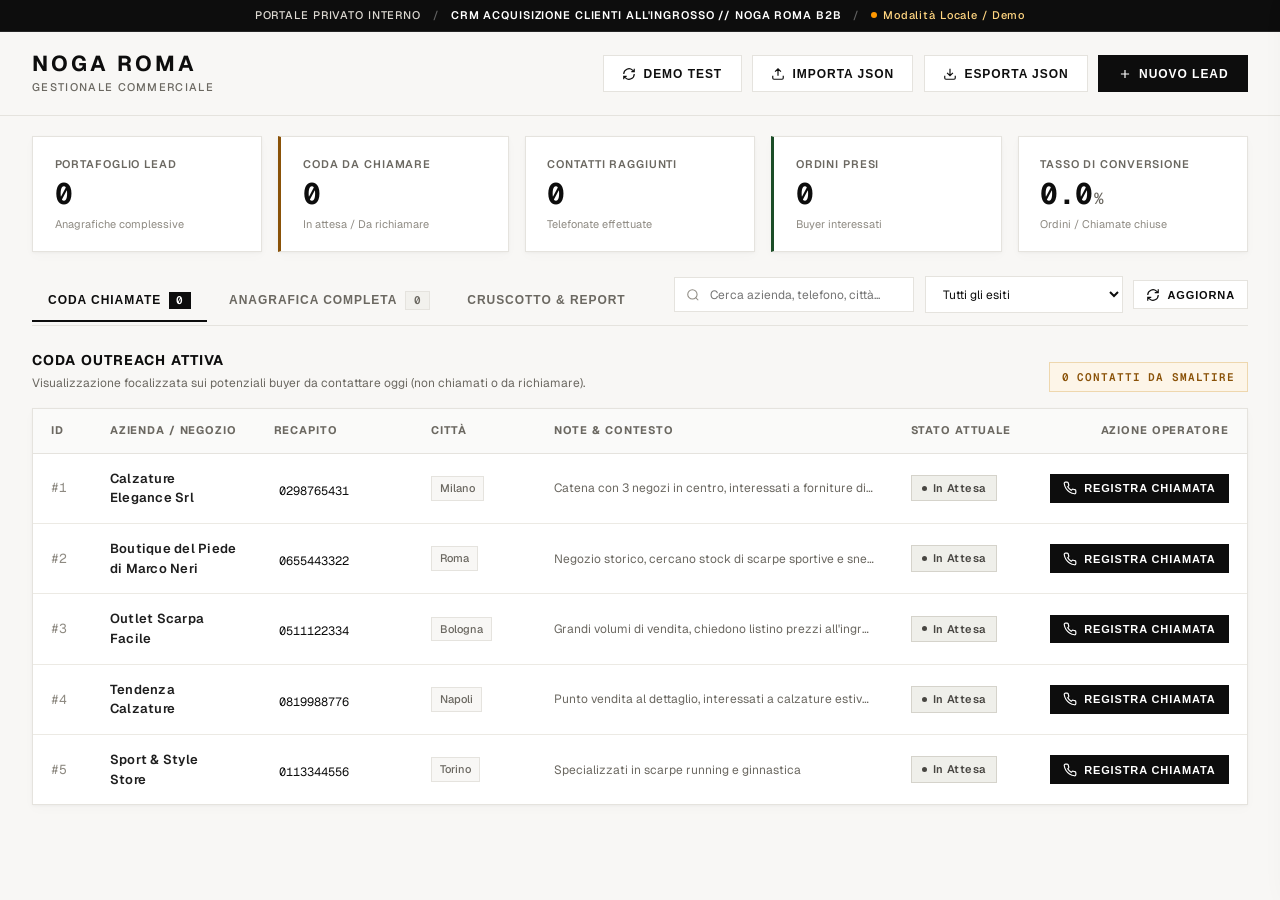
==== index.html @ 8e5e2675 "chore: snapshot iniziale pre-espansione Step 1 (rollback point)" ====
<!DOCTYPE html>
<html lang="it">
<head>
  <meta charset="UTF-8">
  <meta name="viewport" content="width=device-width, initial-scale=1.0">
  <title>NOGA ROMA | Gestionale B2B & Outreach</title>
  <meta name="description" content="Piattaforma gestionale interna NOGA ROMA per l'acquisizione e il tracciamento buyer all'ingrosso.">
  
  <!-- Font ufficiale Geist & Geist Mono ispirato all'ecosistema NOGA ROMA -->
  <link rel="preconnect" href="https://fonts.googleapis.com">
  <link rel="preconnect" href="https://fonts.gstatic.com" crossorigin>
  <link href="https://fonts.googleapis.com/css2?family=Geist+Mono:wght@400;500;600;700&family=Geist:wght@300;400;500;600;700&display=swap" rel="stylesheet">
  
  <link rel="stylesheet" href="style.css">
</head>
<body>

  <!-- Top Announcement Bar (Stile Atelier Noga) -->
  <div class="top-announcement-bar">
    <div class="announcement-content">
      <span class="system-tag">PORTALE PRIVATO INTERNO</span>
      <span class="divider">/</span>
      <span class="system-desc">CRM ACQUISIZIONE CLIENTI ALL'INGROSSO // NOGA ROMA B2B</span>
      <span class="divider">/</span>
      <span class="db-status-indicator" id="dbStatusIndicator">
        <span class="status-dot"></span> SQLite Attivo (crm_ingrosso.db)
      </span>
    </div>
  </div>

  <!-- Header Principale Minimal & Luxury -->
  <header class="main-header">
    <div class="header-inner">
      <div class="brand-area">
        <h1 class="brand-title">NOGA ROMA</h1>
        <span class="brand-subtitle">GESTIONALE COMMERCIALE</span>
      </div>

      <div class="header-actions">
        <button type="button" class="btn btn-outline" id="btnRipristinaDemo" title="Ripristina il set di lead di test">
          <svg class="icon" viewBox="0 0 24 24" fill="none" stroke="currentColor" stroke-width="1.8">
            <path d="M3 12a9 9 0 0 1 15-6.7L21 8M21 3v5h-5M21 12a9 9 0 0 1-15 6.7L3 16M3 21v-5h5"/>
          </svg>
          Demo Test
        </button>

        <button type="button" class="btn btn-outline" id="btnImportaJson">
          <svg class="icon" viewBox="0 0 24 24" fill="none" stroke="currentColor" stroke-width="1.8">
            <path d="M21 15v4a2 2 0 0 1-2 2H5a2 2 0 0 1-2-2v-4M17 8l-5-5-5 5M12 3v12"/>
          </svg>
          Importa JSON
        </button>

        <button type="button" class="btn btn-outline" id="btnEsportaJson">
          <svg class="icon" viewBox="0 0 24 24" fill="none" stroke="currentColor" stroke-width="1.8">
            <path d="M21 15v4a2 2 0 0 1-2 2H5a2 2 0 0 1-2-2v-4M7 10l5 5 5-5M12 15V3"/>
          </svg>
          Esporta JSON
        </button>

        <button type="button" class="btn btn-primary" id="btnNuovoContatto">
          <svg class="icon" viewBox="0 0 24 24" fill="none" stroke="currentColor" stroke-width="1.8">
            <path d="M12 5v14M5 12h14"/>
          </svg>
          Nuovo Lead
        </button>
      </div>
    </div>
  </header>

  <!-- Cruscotto KPI e Metriche Chiave -->
  <section class="kpi-section">
    <div class="kpi-grid">
      <div class="kpi-card" id="kpiTotaliCard">
        <div class="kpi-label">Portafoglio Lead</div>
        <div class="kpi-value" id="kpiTotali">0</div>
        <div class="kpi-meta">Anagrafiche complessive</div>
      </div>

      <div class="kpi-card highlight-urgent" id="kpiDaChiamareCard">
        <div class="kpi-label">Coda da Chiamare</div>
        <div class="kpi-value" id="kpiDaChiamare">0</div>
        <div class="kpi-meta">In attesa / Da richiamare</div>
      </div>

      <div class="kpi-card" id="kpiChiamatiCard">
        <div class="kpi-label">Contatti Raggiunti</div>
        <div class="kpi-value" id="kpiChiamati">0</div>
        <div class="kpi-meta">Telefonate effettuate</div>
      </div>

      <div class="kpi-card highlight-success" id="kpiOrdiniCard">
        <div class="kpi-label">Ordini Presi</div>
        <div class="kpi-value" id="kpiInteressati">0</div>
        <div class="kpi-meta">Buyer interessati</div>
      </div>

      <div class="kpi-card" id="kpiConversionCard">
        <div class="kpi-label">Tasso di Conversione</div>
        <div class="kpi-value"><span id="kpiTasso">0.0</span><small>%</small></div>
        <div class="kpi-meta">Ordini / Chiamate chiuse</div>
      </div>
    </div>
  </section>

  <!-- Contenitore Principale delle Viste -->
  <main class="main-container">
    
    <!-- Barra Navigazione Viste -->
    <div class="view-navigation-bar">
      <div class="nav-tabs">
        <button type="button" class="tab-btn active" data-tab="tab-coda">
          <span class="tab-title">Coda Chiamate</span>
          <span class="tab-badge" id="badgeCodaCount">0</span>
        </button>
        <button type="button" class="tab-btn" data-tab="tab-anagrafica">
          <span class="tab-title">Anagrafica Completa</span>
          <span class="tab-badge secondary" id="badgeTotaleCount">0</span>
        </button>
        <button type="button" class="tab-btn" data-tab="tab-analitiche">
          <span class="tab-title">Cruscotto & Report</span>
        </button>
      </div>

      <!-- Barra di Ricerca Veloce e Filtri -->
      <div class="quick-filter-area">
        <div class="search-input-wrapper">
          <svg class="search-icon" viewBox="0 0 24 24" fill="none" stroke="currentColor" stroke-width="1.8">
            <circle cx="11" cy="11" r="8"/>
            <path d="m21 21-4.35-4.35"/>
          </svg>
          <input type="text" id="searchInput" placeholder="Cerca azienda, telefono, città..." autocomplete="off">
          <button type="button" class="clear-search-btn" id="clearSearchBtn" title="Cancella ricerca" style="display:none;">&times;</button>
        </div>

        <select id="filterEsitoSelect" class="filter-select">
          <option value="">Tutti gli esiti</option>
          <option value="In attesa">In attesa</option>
          <option value="Interessato (Ordine preso)">Interessato (Ordine preso)</option>
          <option value="Da richiamare">Da richiamare</option>
          <option value="Non interessato (Rifiutato)">Non interessato (Rifiutato)</option>
        </select>

        <button type="button" class="btn btn-outline btn-sm" id="btnRefresh" title="Ricarica dati dal database">
          <svg class="icon" viewBox="0 0 24 24" fill="none" stroke="currentColor" stroke-width="1.8">
            <path d="M21 2v6h-6M3 12a9 9 0 0 1 15-6.7L21 8M3 22v-6h6M21 12a9 9 0 0 1-15 6.7L3 16"/>
          </svg>
          Aggiorna
        </button>
      </div>
    </div>

    <!-- TAB 1: CODA CHIAMATE (FOCUS OPERATORE TELEFONICO) -->
    <div class="tab-content active" id="tab-coda">
      <div class="section-meta-header">
        <div>
          <h2 class="section-title">CODA OUTREACH ATTIVA</h2>
          <p class="section-subtitle">Visualizzazione focalizzata sui potenziali buyer da contattare oggi (non chiamati o da richiamare).</p>
        </div>
        <div class="coda-summary-badge" id="codaSummaryBadge">
          0 CONTATTI DA SMALTIRE
        </div>
      </div>

      <div class="table-card">
        <div class="table-responsive">
          <table class="data-table" id="tableCoda">
            <thead>
              <tr>
                <th style="width: 60px;">ID</th>
                <th>Azienda / Negozio</th>
                <th style="width: 170px;">Recapito</th>
                <th style="width: 130px;">Città</th>
                <th>Note & Contesto</th>
                <th style="width: 140px;">Stato Attuale</th>
                <th style="width: 160px; text-align: right;">Azione Operatore</th>
              </tr>
            </thead>
            <tbody id="tbodyCoda">
              <!-- Righe dinamiche caricate da app.js -->
            </tbody>
          </table>
        </div>
        <div class="empty-state" id="emptyCoda" style="display: none;">
          <div class="empty-icon-box">
            <svg viewBox="0 0 24 24" fill="none" stroke="currentColor" stroke-width="1.5">
              <path d="M22 11.08V12a10 10 0 1 1-5.93-9.14M22 4 12 14.01l-3-3"/>
            </svg>
          </div>
          <h3 class="empty-title">Coda Chiamate Esaurita</h3>
          <p class="empty-desc">Tutti i contatti registrati sono stati raggiunti. Inserisci nuovi buyer o importa un file JSON per proseguire l'outreach.</p>
        </div>
      </div>
    </div>

    <!-- TAB 2: ANAGRAFICA COMPLETA (ARCHIVIO MASTER) -->
    <div class="tab-content" id="tab-anagrafica">
      <div class="section-meta-header">
        <div>
          <h2 class="section-title">REGISTRO ANAGRAFICO GLOBALE</h2>
          <p class="section-subtitle">Catalogo completo dei buyer all'ingrosso con storico chiamate, esiti e note commerciali.</p>
        </div>
        <div class="table-actions-toolbar">
          <span class="results-counter" id="anagraficaCounter">Visualizzati: 0 contatti</span>
        </div>
      </div>

      <div class="table-card">
        <div class="table-responsive">
          <table class="data-table" id="tableAnagrafica">
            <thead>
              <tr>
                <th style="width: 60px;">ID</th>
                <th>Ragione Sociale</th>
                <th style="width: 170px;">Telefono</th>
                <th style="width: 130px;">Città</th>
                <th style="width: 90px; text-align: center;">Chiamato</th>
                <th style="width: 190px;">Esito Commerciale</th>
                <th style="width: 150px;">Ultimo Contatto</th>
                <th style="width: 150px; text-align: right;">Opzioni</th>
              </tr>
            </thead>
            <tbody id="tbodyAnagrafica">
              <!-- Righe dinamiche caricate da app.js -->
            </tbody>
          </table>
        </div>
        <div class="empty-state" id="emptyAnagrafica" style="display: none;">
          <div class="empty-icon-box">
            <svg viewBox="0 0 24 24" fill="none" stroke="currentColor" stroke-width="1.5">
              <circle cx="11" cy="11" r="8"/>
              <path d="m21 21-4.35-4.35"/>
            </svg>
          </div>
          <h3 class="empty-title">Nessun Contatto Trovato</h3>
          <p class="empty-desc">Non ci sono record corrispondenti ai filtri impostati. Prova a modificare i criteri di ricerca.</p>
        </div>
      </div>
    </div>

    <!-- TAB 3: ANALITICHE & REPORT -->
    <div class="tab-content" id="tab-analitiche">
      <div class="section-meta-header">
        <div>
          <h2 class="section-title">ANALISI RENDIMENTO OUTREACH</h2>
          <p class="section-subtitle">Metriche di conversione della campagna telefonica B2B e copertura geografica.</p>
        </div>
      </div>

      <div class="analytics-cards-grid">
        <!-- Card 1: Funnel di Conversione -->
        <div class="analytics-card">
          <div class="card-head">
            <h3 class="card-title">FUNNEL COMMERCIALE</h3>
            <span class="card-tag">RAPPORTO CHIUSURE</span>
          </div>
          <div class="funnel-container">
            <div class="funnel-step">
              <div class="funnel-header">
                <span>1. Portafoglio Totale Assegnato</span>
                <span class="funnel-num" id="funnelTotali">0</span>
              </div>
              <div class="progress-bar-track">
                <div class="progress-bar-fill" style="width: 100%;"></div>
              </div>
            </div>

            <div class="funnel-step">
              <div class="funnel-header">
                <span>2. Contatti Telefonati (Raggiunti)</span>
                <span class="funnel-num" id="funnelChiamati">0</span>
              </div>
              <div class="progress-bar-track">
                <div class="progress-bar-fill" id="funnelChiamatiBar" style="width: 0%;"></div>
              </div>
            </div>

            <div class="funnel-step highlight-step">
              <div class="funnel-header">
                <span>3. Ordini Presi (Buyer Interessati)</span>
                <span class="funnel-num" id="funnelInteressati">0</span>
              </div>
              <div class="progress-bar-track">
                <div class="progress-bar-fill success" id="funnelInteressatiBar" style="width: 0%;"></div>
              </div>
            </div>
          </div>
        </div>

        <!-- Card 2: Distribuzione Esiti -->
        <div class="analytics-card">
          <div class="card-head">
            <h3 class="card-title">STATO DELLA CAMPAGNA</h3>
            <span class="card-tag">RIPARTIZIONE ESITI</span>
          </div>
          <div class="breakdown-list">
            <div class="breakdown-row">
              <div class="breakdown-label">
                <span class="badge badge-success">Interessato (Ordine preso)</span>
              </div>
              <div class="breakdown-val" id="statInteressati">0</div>
            </div>

            <div class="breakdown-row">
              <div class="breakdown-label">
                <span class="badge badge-warning">Da richiamare</span>
              </div>
              <div class="breakdown-val" id="statDaRichiamare">0</div>
            </div>

            <div class="breakdown-row">
              <div class="breakdown-label">
                <span class="badge badge-danger">Non interessato (Rifiutato)</span>
              </div>
              <div class="breakdown-val" id="statRifiutati">0</div>
            </div>

            <div class="breakdown-row">
              <div class="breakdown-label">
                <span class="badge badge-neutral">In attesa (Da contattare)</span>
              </div>
              <div class="breakdown-val" id="statInAttesa">0</div>
            </div>
          </div>
        </div>

        <!-- Card 3: Specifiche Tecniche & Compliance -->
        <div class="analytics-card">
          <div class="card-head">
            <h3 class="card-title">INFRASTRUTTURA SISTEMA</h3>
            <span class="card-tag">SPECIFICHE</span>
          </div>
          <div class="specs-list">
            <div class="spec-item">
              <span class="spec-k">Database Relazionale:</span>
              <span class="spec-v">SQLite3 (crm_ingrosso.db)</span>
            </div>
            <div class="spec-item">
              <span class="spec-k">Conformità Transazioni:</span>
              <span class="spec-v">ACID Nativo</span>
            </div>
            <div class="spec-item">
              <span class="spec-k">Integrità Recapiti:</span>
              <span class="spec-v">Filtro Univocità Telefono</span>
            </div>
            <div class="spec-item">
              <span class="spec-k">Tracciamento Storico:</span>
              <span class="spec-v">Concatenazione Timestamp ISO</span>
            </div>
            <div class="spec-item">
              <span class="spec-k">Interfaccia Grafica:</span>
              <span class="spec-v">NOGA Editorial Design System</span>
            </div>
          </div>
        </div>
      </div>
    </div>

  </main>

  <!-- MODAL: REGISTRA ESITO CHIAMATA -->
  <div class="modal-backdrop" id="modalEsitoBackdrop">
    <div class="modal-container">
      <div class="modal-header">
        <div>
          <span class="modal-eyebrow">REGISTRAZIONE TELEFONATA</span>
          <h3 class="modal-title" id="modalEsitoAziendaTitle">Calzature Elegance Srl</h3>
        </div>
        <button type="button" class="modal-close-btn" id="modalEsitoCloseBtn">&times;</button>
      </div>

      <form id="formRegistraEsito" class="modal-body">
        <input type="hidden" id="esitoIdContatto">

        <div class="lead-quick-info">
          <div class="info-cell">
            <span class="info-k">Telefono:</span>
            <span class="info-v mono" id="modalEsitoTelefono">-</span>
          </div>
          <div class="info-cell">
            <span class="info-k">Città:</span>
            <span class="info-v" id="modalEsitoCitta">-</span>
          </div>
        </div>

        <div class="form-group">
          <label class="form-label" for="selectChiamato">Contatto telefonico avvenuto?</label>
          <select id="selectChiamato" class="form-control" required>
            <option value="Sì" selected>Sì (Risposta ottenuta)</option>
            <option value="No">No (Non risponde / occupato)</option>
          </select>
        </div>

        <div class="form-group">
          <label class="form-label" for="selectEsito">Esito Commerciale della Telefonata</label>
          <select id="selectEsito" class="form-control" required>
            <option value="Interessato (Ordine preso)">Interessato (Ordine preso) &mdash; Successo</option>
            <option value="Da richiamare">Da richiamare &mdash; Fissare nuovo appuntamento</option>
            <option value="Non interessato (Rifiutato)">Non interessato (Rifiutato)</option>
            <option value="In attesa">In attesa (Da ricontattare)</option>
          </select>
        </div>

        <div class="form-group">
          <label class="form-label" for="textareaNuoveNote">Nuove Note Commerciali</label>
          <textarea id="textareaNuoveNote" class="form-control" rows="3" placeholder="Es. Richiede campionario modelli mocassini in pelle nera per marzo, richiamare lunedì alle 10:00..."></textarea>
          <span class="form-hint">Le nuove osservazioni saranno accodate cronologicamente allo storico esistente.</span>
        </div>

        <!-- Storico Note Precedenti -->
        <div class="notes-history-section" id="modalEsitoStoricoWrapper">
          <div class="history-label">Storico Note Registrate:</div>
          <div class="history-content mono" id="modalEsitoStoricoNote">Nessuna nota precedente.</div>
        </div>

        <div class="modal-footer">
          <button type="button" class="btn btn-outline" id="btnAnnullaEsito">Annulla</button>
          <button type="submit" class="btn btn-primary" id="btnSalvaEsito">Salva Esito Telefonata</button>
        </div>
      </form>
    </div>
  </div>

  <!-- MODAL: NUOVO CONTATTO LEAD -->
  <div class="modal-backdrop" id="modalNuovoBackdrop">
    <div class="modal-container">
      <div class="modal-header">
        <div>
          <span class="modal-eyebrow">ACQUISIZIONE ANAGRAFICA</span>
          <h3 class="modal-title">Nuovo Buyer all'Ingrosso</h3>
        </div>
        <button type="button" class="modal-close-btn" id="modalNuovoCloseBtn">&times;</button>
      </div>

      <form id="formNuovoContatto" class="modal-body">
        <div class="form-group">
          <label class="form-label" for="inputAzienda">Ragione Sociale / Nome Referente *</label>
          <input type="text" id="inputAzienda" class="form-control" placeholder="Es. Calzature Roma Centro Srl" required>
        </div>

        <div class="form-row">
          <div class="form-group flex-1">
            <label class="form-label" for="inputTelefono">Numero di Telefono *</label>
            <input type="tel" id="inputTelefono" class="form-control mono" placeholder="Es. 0612345678" required>
            <span class="form-hint">Verifica automatica contro inserimento duplicati.</span>
          </div>

          <div class="form-group flex-1">
            <label class="form-label" for="inputCitta">Città</label>
            <input type="text" id="inputCitta" class="form-control" placeholder="Es. Roma">
          </div>
        </div>

        <div class="form-group">
          <label class="form-label" for="inputNote">Note Iniziali & Volume Stimato</label>
          <textarea id="inputNote" class="form-control" rows="3" placeholder="Es. Negozio con 2 punti vendita, interessati a calzature estive artigianali..."></textarea>
        </div>

        <div class="modal-footer">
          <button type="button" class="btn btn-outline" id="btnAnnullaNuovo">Annulla</button>
          <button type="submit" class="btn btn-primary" id="btnSalvaNuovo">Registra Buyer</button>
        </div>
      </form>
    </div>
  </div>

  <!-- MODAL: IMPORTAZIONE JSON -->
  <div class="modal-backdrop" id="modalImportBackdrop">
    <div class="modal-container">
      <div class="modal-header">
        <div>
          <span class="modal-eyebrow">INGESTIONE DATI MASSIVA</span>
          <h3 class="modal-title">Importa Lead da File JSON</h3>
        </div>
        <button type="button" class="modal-close-btn" id="modalImportCloseBtn">&times;</button>
      </div>

      <div class="modal-body">
        <p class="section-subtitle" style="margin-bottom: 1.25rem;">
          Carica un file JSON con la lista dei lead da contattare. I duplicati telefonici verranno scartati automaticamente senza interrompere l'operazione.
        </p>

        <div class="import-options-box">
          <button type="button" class="btn btn-outline w-100" id="btnCaricaFileJson">
            <svg class="icon" viewBox="0 0 24 24" fill="none" stroke="currentColor" stroke-width="1.8">
              <path d="M21 15v4a2 2 0 0 1-2 2H5a2 2 0 0 1-2-2v-4M17 8l-5-5-5 5M12 3v12"/>
            </svg>
            Seleziona File .JSON dal computer
          </button>
          <input type="file" id="fileInputJson" accept=".json" style="display:none;">

          <div class="import-separator"><span>OPPURE USA FILE DI DEFAULT</span></div>

          <button type="button" class="btn btn-primary w-100" id="btnImportaDefaultFile">
            Importa 'contatti_lead.json' dal server
          </button>
        </div>

        <div class="form-group" style="margin-top: 1.25rem;">
          <label class="form-label" for="textareaJsonRaw">O incolla qui il codice JSON:</label>
          <textarea id="textareaJsonRaw" class="form-control mono text-xs" rows="5" placeholder='[
  { "azienda": "Boutique Calzature", "telefono": "06998877", "citta": "Roma", "note": "Interessati a scarpe in pelle" }
]'></textarea>
        </div>

        <div class="import-feedback-box" id="importFeedbackBox" style="display:none;"></div>

        <div class="modal-footer">
          <button type="button" class="btn btn-outline" id="btnAnnullaImport">Chiudi</button>
          <button type="button" class="btn btn-primary" id="btnEseguiImportTesto">Elabora e Importa</button>
        </div>
      </div>
    </div>
  </div>

  <!-- SLIDE-OVER DRAWER: DETTAGLIO SCHEDA BUYER -->
  <div class="drawer-backdrop" id="drawerBackdrop"></div>
  <aside class="detail-drawer" id="detailDrawer">
    <div class="drawer-header">
      <div>
        <span class="modal-eyebrow">SCHEDA CLIENTE B2B</span>
        <h3 class="drawer-title" id="drawerAzienda">Calzature Elegance Srl</h3>
      </div>
      <button type="button" class="modal-close-btn" id="drawerCloseBtn">&times;</button>
    </div>

    <div class="drawer-body">
      <div class="drawer-section">
        <div class="drawer-section-title">DETTAGLI CONTATTO</div>
        <div class="detail-row">
          <span class="detail-k">Identificativo:</span>
          <span class="detail-v mono" id="drawerId">#0</span>
        </div>
        <div class="detail-row">
          <span class="detail-k">Recapito Telefonico:</span>
          <span class="detail-v mono" id="drawerTelefono">000</span>
        </div>
        <div class="detail-row">
          <span class="detail-k">Località / Città:</span>
          <span class="detail-v" id="drawerCitta">-</span>
        </div>
        <div class="detail-row">
          <span class="detail-k">Stato Chiamata:</span>
          <span class="detail-v" id="drawerChiamato">-</span>
        </div>
        <div class="detail-row">
          <span class="detail-k">Esito Commerciale:</span>
          <span class="detail-v" id="drawerEsito">-</span>
        </div>
        <div class="detail-row">
          <span class="detail-k">Ultimo Aggiornamento:</span>
          <span class="detail-v mono" id="drawerData">-</span>
        </div>
      </div>

      <div class="drawer-section">
        <div class="drawer-section-title">STORICO OSSERVAZIONI & NOTE</div>
        <div class="notes-timeline" id="drawerNotesTimeline">
          <!-- Note formattate da app.js -->
        </div>
      </div>

      <div class="drawer-section">
        <div class="drawer-section-title">AZIONI IMMEDIATE</div>
        <div class="drawer-actions-stack">
          <button type="button" class="btn btn-primary w-100" id="drawerBtnRegistraChiamata">
            <svg class="icon" viewBox="0 0 24 24" fill="none" stroke="currentColor" stroke-width="1.8">
              <path d="M22 16.92v3a2 2 0 0 1-2.18 2 19.79 19.79 0 0 1-8.63-3.07 19.5 19.5 0 0 1-6-6 19.79 19.79 0 0 1-3.07-8.67A2 2 0 0 1 4.11 2h3a2 2 0 0 1 2 1.72 12.84 12.84 0 0 0 .7 2.81 2 2 0 0 1-.45 2.11L8.09 9.91a16 16 0 0 0 6 6l1.27-1.27a2 2 0 0 1 2.11-.45 12.84 12.84 0 0 0 2.81.7A2 2 0 0 1 22 16.92z"/>
            </svg>
            Registra Nuova Telefonata
          </button>
          
          <a href="#" class="btn btn-outline w-100" id="drawerLinkChiama">
            Componi Telefonata Diretta
          </a>

          <button type="button" class="btn btn-danger-outline w-100" id="drawerBtnElimina">
            Elimina Definitivamente Contatto
          </button>
        </div>
      </div>
    </div>
  </aside>

  <!-- TOAST NOTIFICATION CONTAINER -->
  <div class="toast-container" id="toastContainer"></div>

  <!-- SCRIPT APPLICATIVO -->
  <script src="app.js"></script>
</body>
</html>
---- style.css ----
/**
 * NOGA ROMA - STILE GESTIONALE PRIVATO B2B
 * Ispirato fedelmente all'estetica essenziale, tipografica e di lusso di nogashoes.com
 * Zero immagini, pura precisione geometrica, contrasti caldi e tipografia Geist.
 */

:root {
  /* Palette Colori NOGA ROMA */
  --bg-sand: #F8F7F5;          /* Sfondo avorio/pietra calda ufficiale NOGA (rgb 248, 247, 245) */
  --bg-white: #FFFFFF;         /* Bianco puro per le schede e le tabelle */
  --bg-elevated: #FAFAF9;      /* Sfondo leggermente rialzato */
  --bg-subtle: #F2F1ED;        /* Hover e dettagli sottili */
  
  --border-light: #E5E3DE;     /* Bordo sottile di separazione */
  --border-dark: #111111;      /* Bordo scuro per bottoni e focus */
  --border-hairline: #ECEAE4;  /* Bordo sottilissimo per le righe delle tabelle */

  --text-noir: #0D0D0D;        /* Nero profondo per titoli principali */
  --text-body: #1E1E1E;        /* Nero testuale per contenuti */
  --text-secondary: #6B6861;   /* Grigio neutro caldo per etichette */
  --text-muted: #8E8A82;       /* Grigio attenuato per timestamp */

  /* Palette Esiti Commerciali Atelier (Raffinati, mai sgargianti) */
  --badge-success-bg: #EDF5EE;
  --badge-success-text: #1B4D27;
  --badge-success-border: #BDD8C2;

  --badge-warning-bg: #FDF5E8;
  --badge-warning-text: #8A5208;
  --badge-warning-border: #EED7AE;

  --badge-danger-bg: #FDF1F1;
  --badge-danger-text: #852222;
  --badge-danger-border: #EBBBBB;

  --badge-neutral-bg: #EFEFEA;
  --badge-neutral-text: #484642;
  --badge-neutral-border: #D5D3CB;

  /* Tipografia */
  --font-main: "Geist", -apple-system, BlinkMacSystemFont, "Segoe UI", Roboto, sans-serif;
  --font-mono: "Geist Mono", "SF Mono", Menlo, Consolas, monospace;

  /* Raggi e Ombre (Minimalismo tagliente: radius 0 o 2px) */
  --radius-sharp: 0px;
  --radius-subtle: 2px;
  --radius-pill: 9999px;
  --shadow-editorial: 0 1px 3px rgba(0, 0, 0, 0.04), 0 4px 12px rgba(0, 0, 0, 0.02);
  --shadow-drawer: -6px 0 30px rgba(0, 0, 0, 0.08);
  --shadow-modal: 0 16px 40px rgba(0, 0, 0, 0.12);

  --transition-fast: 0.18s cubic-bezier(0.16, 1, 0.3, 1);
}

/* Reset Globale */
*, *::before, *::after {
  box-sizing: border-box;
  margin: 0;
  padding: 0;
}

body {
  font-family: var(--font-main);
  background-color: var(--bg-sand);
  color: var(--text-body);
  font-size: 0.875rem;
  line-height: 1.5;
  -webkit-font-smoothing: antialiased;
  -moz-osx-font-smoothing: grayscale;
  min-height: 100vh;
  display: flex;
  flex-direction: column;
}

/* Tipografia e Utilità */
.mono {
  font-family: var(--font-mono);
  font-variant-numeric: tabular-nums;
}

.text-xs {
  font-size: 0.75rem;
}

.w-100 {
  width: 100%;
}

/* 1. Top Announcement Bar (Stile Sito Noga Roma) */
.top-announcement-bar {
  background-color: var(--text-noir);
  color: #FFFFFF;
  padding: 0.45rem 1.5rem;
  font-size: 0.6875rem;
  letter-spacing: 0.08em;
  font-weight: 500;
  border-bottom: 1px solid rgba(255, 255, 255, 0.1);
}

.announcement-content {
  max-width: 1440px;
  margin: 0 auto;
  display: flex;
  align-items: center;
  justify-content: center;
  gap: 0.75rem;
  flex-wrap: wrap;
}

.system-tag {
  color: #DDD9D2;
}

.divider {
  opacity: 0.35;
}

.system-desc {
  color: #FFFFFF;
  font-weight: 600;
}

.db-status-indicator {
  display: inline-flex;
  align-items: center;
  gap: 0.35rem;
  color: #A3D9A5;
}

.status-dot {
  width: 6px;
  height: 6px;
  background-color: #4CAF50;
  border-radius: 50%;
  display: inline-block;
  box-shadow: 0 0 6px rgba(76, 175, 80, 0.7);
}

/* 2. Header Principale */
.main-header {
  background-color: var(--bg-sand);
  border-bottom: 1px solid var(--border-light);
  padding: 1.25rem 2rem;
  position: sticky;
  top: 0;
  z-index: 50;
  backdrop-filter: blur(8px);
}

.header-inner {
  max-width: 1440px;
  margin: 0 auto;
  display: flex;
  justify-content: space-between;
  align-items: center;
  gap: 1.5rem;
  flex-wrap: wrap;
}

.brand-area {
  display: flex;
  flex-direction: column;
}

.brand-title {
  font-size: 1.35rem;
  font-weight: 700;
  letter-spacing: 0.14em;
  color: var(--text-noir);
  text-transform: uppercase;
  line-height: 1.1;
}

.brand-subtitle {
  font-size: 0.6875rem;
  font-weight: 500;
  letter-spacing: 0.12em;
  color: var(--text-secondary);
  text-transform: uppercase;
  margin-top: 0.2rem;
}

.header-actions {
  display: flex;
  align-items: center;
  gap: 0.65rem;
  flex-wrap: wrap;
}

/* Bottoni Minimal & Luxury */
.btn {
  display: inline-flex;
  align-items: center;
  justify-content: center;
  gap: 0.45rem;
  padding: 0.65rem 1.15rem;
  font-size: 0.75rem;
  font-weight: 600;
  letter-spacing: 0.08em;
  text-transform: uppercase;
  text-decoration: none;
  cursor: pointer;
  border-radius: var(--radius-sharp);
  transition: all var(--transition-fast);
  border: 1px solid transparent;
  white-space: nowrap;
}

.btn .icon {
  width: 14px;
  height: 14px;
  stroke-width: 2;
}

.btn-sm {
  padding: 0.4rem 0.75rem;
  font-size: 0.6875rem;
}

.btn-primary {
  background-color: var(--text-noir);
  color: #FFFFFF;
  border-color: var(--text-noir);
}

.btn-primary:hover {
  background-color: #262626;
  border-color: #262626;
  box-shadow: 0 2px 8px rgba(0, 0, 0, 0.15);
}

.btn-outline {
  background-color: var(--bg-white);
  color: var(--text-noir);
  border-color: var(--border-light);
}

.btn-outline:hover {
  border-color: var(--text-noir);
  background-color: var(--bg-sand);
}

.btn-danger-outline {
  background-color: transparent;
  color: var(--badge-danger-text);
  border-color: var(--badge-danger-border);
}

.btn-danger-outline:hover {
  background-color: var(--badge-danger-bg);
}

/* 3. Sezione Metriche / KPI Strip */
.kpi-section {
  padding: 1.25rem 2rem 0.5rem 2rem;
  max-width: 1440px;
  margin: 0 auto;
  width: 100%;
}

.kpi-grid {
  display: grid;
  grid-template-columns: repeat(auto-fit, minmax(200px, 1fr));
  gap: 1rem;
}

.kpi-card {
  background-color: var(--bg-white);
  border: 1px solid var(--border-light);
  padding: 1.15rem 1.35rem;
  border-radius: var(--radius-sharp);
  box-shadow: var(--shadow-editorial);
  transition: transform var(--transition-fast), border-color var(--transition-fast);
}

.kpi-card:hover {
  border-color: #CCC8BF;
  transform: translateY(-1px);
}

.kpi-card.highlight-urgent {
  border-left: 3px solid var(--badge-warning-text);
}

.kpi-card.highlight-success {
  border-left: 3px solid var(--badge-success-text);
}

.kpi-label {
  font-size: 0.6875rem;
  font-weight: 600;
  letter-spacing: 0.08em;
  text-transform: uppercase;
  color: var(--text-secondary);
  margin-bottom: 0.35rem;
}

.kpi-value {
  font-size: 1.85rem;
  font-weight: 700;
  letter-spacing: -0.02em;
  color: var(--text-noir);
  font-family: var(--font-mono);
  line-height: 1.1;
}

.kpi-value small {
  font-size: 1rem;
  font-weight: 500;
  margin-left: 2px;
  color: var(--text-secondary);
}

.kpi-meta {
  font-size: 0.6875rem;
  color: var(--text-muted);
  margin-top: 0.35rem;
}

/* 4. Contenitore Principale & Navigazione Tab */
.main-container {
  max-width: 1440px;
  margin: 0 auto;
  padding: 1rem 2rem 3rem 2rem;
  width: 100%;
  flex: 1;
}

.view-navigation-bar {
  display: flex;
  justify-content: space-between;
  align-items: center;
  gap: 1.5rem;
  border-bottom: 1px solid var(--border-light);
  padding-bottom: 0.75rem;
  margin-bottom: 1.5rem;
  flex-wrap: wrap;
}

.nav-tabs {
  display: flex;
  gap: 0.35rem;
}

.tab-btn {
  background: transparent;
  border: none;
  padding: 0.65rem 1rem;
  font-size: 0.75rem;
  font-weight: 600;
  letter-spacing: 0.08em;
  text-transform: uppercase;
  color: var(--text-secondary);
  cursor: pointer;
  display: inline-flex;
  align-items: center;
  gap: 0.5rem;
  border-bottom: 2px solid transparent;
  margin-bottom: -0.85rem;
  transition: all var(--transition-fast);
}

.tab-btn:hover {
  color: var(--text-noir);
}

.tab-btn.active {
  color: var(--text-noir);
  border-bottom-color: var(--text-noir);
}

.tab-badge {
  background-color: var(--text-noir);
  color: #FFFFFF;
  font-family: var(--font-mono);
  font-size: 0.6875rem;
  font-weight: 600;
  padding: 0.1rem 0.45rem;
  border-radius: var(--radius-sharp);
}

.tab-badge.secondary {
  background-color: var(--bg-subtle);
  color: var(--text-secondary);
  border: 1px solid var(--border-light);
}

/* Quick Filter & Search Bar */
.quick-filter-area {
  display: flex;
  align-items: center;
  gap: 0.65rem;
  flex-wrap: wrap;
}

.search-input-wrapper {
  position: relative;
  display: flex;
  align-items: center;
  min-width: 240px;
}

.search-icon {
  position: absolute;
  left: 0.75rem;
  width: 14px;
  height: 14px;
  color: var(--text-muted);
  pointer-events: none;
}

.search-input-wrapper input {
  width: 100%;
  padding: 0.55rem 2rem 0.55rem 2.2rem;
  font-size: 0.75rem;
  font-family: var(--font-main);
  background-color: var(--bg-white);
  border: 1px solid var(--border-light);
  border-radius: var(--radius-sharp);
  color: var(--text-noir);
  transition: border-color var(--transition-fast);
}

.search-input-wrapper input:focus {
  outline: none;
  border-color: var(--text-noir);
}

.clear-search-btn {
  position: absolute;
  right: 0.6rem;
  background: transparent;
  border: none;
  font-size: 1.1rem;
  color: var(--text-muted);
  cursor: pointer;
  line-height: 1;
}

.filter-select {
  padding: 0.55rem 0.85rem;
  font-size: 0.75rem;
  font-family: var(--font-main);
  background-color: var(--bg-white);
  border: 1px solid var(--border-light);
  border-radius: var(--radius-sharp);
  color: var(--text-noir);
  cursor: pointer;
  transition: border-color var(--transition-fast);
}

.filter-select:focus {
  outline: none;
  border-color: var(--text-noir);
}

/* 5. Tabelle e Card Viste */
.tab-content {
  display: none;
}

.tab-content.active {
  display: block;
  animation: fadeIn 0.25s ease-out;
}

@keyframes fadeIn {
  from { opacity: 0; transform: translateY(4px); }
  to { opacity: 1; transform: translateY(0); }
}

.section-meta-header {
  display: flex;
  justify-content: space-between;
  align-items: flex-end;
  margin-bottom: 1rem;
  gap: 1rem;
}

.section-title {
  font-size: 0.875rem;
  font-weight: 700;
  letter-spacing: 0.08em;
  text-transform: uppercase;
  color: var(--text-noir);
}

.section-subtitle {
  font-size: 0.75rem;
  color: var(--text-secondary);
  margin-top: 0.15rem;
}

.coda-summary-badge {
  font-size: 0.6875rem;
  font-weight: 600;
  letter-spacing: 0.08em;
  padding: 0.35rem 0.75rem;
  background-color: var(--badge-warning-bg);
  color: var(--badge-warning-text);
  border: 1px solid var(--badge-warning-border);
  border-radius: var(--radius-sharp);
  font-family: var(--font-mono);
}

.results-counter {
  font-size: 0.6875rem;
  color: var(--text-secondary);
  font-family: var(--font-mono);
}

/* Tabella Dati Atelier */
.table-card {
  background-color: var(--bg-white);
  border: 1px solid var(--border-light);
  border-radius: var(--radius-sharp);
  box-shadow: var(--shadow-editorial);
  overflow: hidden;
}

.table-responsive {
  width: 100%;
  overflow-x: auto;
}

.data-table {
  width: 100%;
  border-collapse: collapse;
  text-align: left;
}

.data-table th {
  background-color: var(--bg-elevated);
  font-size: 0.6875rem;
  font-weight: 700;
  letter-spacing: 0.08em;
  text-transform: uppercase;
  color: var(--text-secondary);
  padding: 0.85rem 1.15rem;
  border-bottom: 1px solid var(--border-light);
  white-space: nowrap;
}

.data-table td {
  padding: 0.95rem 1.15rem;
  font-size: 0.8125rem;
  border-bottom: 1px solid var(--border-hairline);
  color: var(--text-body);
  vertical-align: middle;
}

.data-table tbody tr {
  transition: background-color var(--transition-fast);
}

.data-table tbody tr:hover {
  background-color: #FAF9F7;
}

.data-table tbody tr:last-child td {
  border-bottom: none;
}

/* Tipografia specifica tabella */
.company-cell {
  font-weight: 600;
  color: var(--text-noir);
  letter-spacing: 0.02em;
}

.clickable-company {
  cursor: pointer;
  display: inline-block;
  transition: color var(--transition-fast);
}

.clickable-company:hover {
  text-decoration: underline;
  color: #000000;
}

.city-pill {
  display: inline-block;
  font-size: 0.6875rem;
  font-weight: 500;
  color: var(--text-secondary);
  background-color: var(--bg-sand);
  padding: 0.2rem 0.5rem;
  border-radius: var(--radius-sharp);
  border: 1px solid var(--border-light);
}

.phone-link {
  color: var(--text-noir);
  text-decoration: none;
  font-family: var(--font-mono);
  font-size: 0.75rem;
  display: inline-flex;
  align-items: center;
  gap: 0.35rem;
}

.phone-link:hover {
  text-decoration: underline;
}

.notes-snippet {
  max-width: 320px;
  white-space: nowrap;
  overflow: hidden;
  text-overflow: ellipsis;
  color: var(--text-secondary);
  font-size: 0.75rem;
}

.timestamp-cell {
  font-size: 0.75rem;
  color: var(--text-muted);
  font-family: var(--font-mono);
}

/* Badges di Stato ed Esito */
.badge {
  display: inline-flex;
  align-items: center;
  gap: 0.35rem;
  padding: 0.25rem 0.65rem;
  font-size: 0.6875rem;
  font-weight: 600;
  letter-spacing: 0.04em;
  border-radius: var(--radius-sharp);
  border: 1px solid transparent;
  white-space: nowrap;
}

.badge-success {
  background-color: var(--badge-success-bg);
  color: var(--badge-success-text);
  border-color: var(--badge-success-border);
}

.badge-warning {
  background-color: var(--badge-warning-bg);
  color: var(--badge-warning-text);
  border-color: var(--badge-warning-border);
}

.badge-danger {
  background-color: var(--badge-danger-bg);
  color: var(--badge-danger-text);
  border-color: var(--badge-danger-border);
}

.badge-neutral {
  background-color: var(--badge-neutral-bg);
  color: var(--badge-neutral-text);
  border-color: var(--badge-neutral-border);
}

.badge-dot {
  width: 5px;
  height: 5px;
  border-radius: 50%;
  background-color: currentColor;
}

/* Azioni su riga */
.row-actions {
  display: flex;
  align-items: center;
  justify-content: flex-end;
  gap: 0.4rem;
}

.action-icon-btn {
  background: transparent;
  border: 1px solid transparent;
  padding: 0.35rem;
  border-radius: var(--radius-sharp);
  color: var(--text-secondary);
  cursor: pointer;
  display: inline-flex;
  align-items: center;
  justify-content: center;
  transition: all var(--transition-fast);
}

.action-icon-btn:hover {
  background-color: var(--bg-sand);
  color: var(--text-noir);
  border-color: var(--border-light);
}

.action-icon-btn.danger:hover {
  background-color: var(--badge-danger-bg);
  color: var(--badge-danger-text);
  border-color: var(--badge-danger-border);
}

.action-icon-btn svg {
  width: 14px;
  height: 14px;
}

/* Empty State (Zero Immagini) */
.empty-state {
  padding: 4rem 2rem;
  text-align: center;
  max-width: 480px;
  margin: 0 auto;
}

.empty-icon-box {
  width: 48px;
  height: 48px;
  border: 1px solid var(--border-light);
  background-color: var(--bg-sand);
  border-radius: var(--radius-sharp);
  display: inline-flex;
  align-items: center;
  justify-content: center;
  margin-bottom: 1.25rem;
  color: var(--text-secondary);
}

.empty-icon-box svg {
  width: 22px;
  height: 22px;
}

.empty-title {
  font-size: 0.95rem;
  font-weight: 700;
  letter-spacing: 0.06em;
  text-transform: uppercase;
  color: var(--text-noir);
  margin-bottom: 0.5rem;
}

.empty-desc {
  font-size: 0.8125rem;
  color: var(--text-secondary);
  line-height: 1.5;
}

/* 6. TAB 3: Analitiche & Funnel */
.analytics-cards-grid {
  display: grid;
  grid-template-columns: repeat(auto-fit, minmax(340px, 1fr));
  gap: 1.5rem;
}

.analytics-card {
  background-color: var(--bg-white);
  border: 1px solid var(--border-light);
  padding: 1.5rem;
  border-radius: var(--radius-sharp);
  box-shadow: var(--shadow-editorial);
}

.card-head {
  display: flex;
  justify-content: space-between;
  align-items: center;
  border-bottom: 1px solid var(--border-hairline);
  padding-bottom: 0.75rem;
  margin-bottom: 1.25rem;
}

.card-title {
  font-size: 0.75rem;
  font-weight: 700;
  letter-spacing: 0.08em;
  text-transform: uppercase;
  color: var(--text-noir);
}

.card-tag {
  font-size: 0.625rem;
  font-weight: 600;
  letter-spacing: 0.08em;
  color: var(--text-muted);
  font-family: var(--font-mono);
}

/* Funnel Progress Steps */
.funnel-container {
  display: flex;
  flex-direction: column;
  gap: 1.25rem;
}

.funnel-step {
  display: flex;
  flex-direction: column;
  gap: 0.35rem;
}

.funnel-header {
  display: flex;
  justify-content: space-between;
  font-size: 0.75rem;
  font-weight: 500;
  color: var(--text-secondary);
}

.funnel-num {
  font-family: var(--font-mono);
  font-weight: 700;
  color: var(--text-noir);
}

.progress-bar-track {
  width: 100%;
  height: 8px;
  background-color: var(--bg-subtle);
  border: 1px solid var(--border-light);
  border-radius: var(--radius-sharp);
  overflow: hidden;
}

.progress-bar-fill {
  height: 100%;
  background-color: var(--text-noir);
  transition: width 0.4s ease-out;
}

.progress-bar-fill.success {
  background-color: #2E6B39;
}

.highlight-step .funnel-header {
  color: var(--text-noir);
  font-weight: 600;
}

/* Breakdown List */
.breakdown-list {
  display: flex;
  flex-direction: column;
  gap: 0.85rem;
}

.breakdown-row {
  display: flex;
  justify-content: space-between;
  align-items: center;
  padding: 0.6rem 0.85rem;
  background-color: var(--bg-elevated);
  border: 1px solid var(--border-hairline);
}

.breakdown-val {
  font-family: var(--font-mono);
  font-weight: 700;
  font-size: 1rem;
  color: var(--text-noir);
}

/* Specs List */
.specs-list {
  display: flex;
  flex-direction: column;
  gap: 0.75rem;
}

.spec-item {
  display: flex;
  justify-content: space-between;
  align-items: center;
  font-size: 0.75rem;
  border-bottom: 1px solid var(--border-hairline);
  padding-bottom: 0.5rem;
}

.spec-k {
  color: var(--text-secondary);
}

.spec-v {
  font-family: var(--font-mono);
  font-weight: 600;
  color: var(--text-noir);
}

/* 7. Modals & Drawers */
.modal-backdrop, .drawer-backdrop {
  position: fixed;
  inset: 0;
  background-color: rgba(13, 13, 13, 0.45);
  backdrop-filter: blur(4px);
  z-index: 100;
  display: none;
  align-items: center;
  justify-content: center;
  padding: 1.5rem;
  animation: fadeIn 0.2s ease-out;
}

.modal-backdrop.open {
  display: flex;
}

.modal-container {
  background-color: var(--bg-white);
  border: 1px solid var(--border-light);
  border-radius: var(--radius-sharp);
  width: 100%;
  max-width: 540px;
  box-shadow: var(--shadow-modal);
  display: flex;
  flex-direction: column;
  max-height: 90vh;
  overflow-y: auto;
}

.modal-header {
  padding: 1.25rem 1.5rem;
  border-bottom: 1px solid var(--border-light);
  display: flex;
  justify-content: space-between;
  align-items: flex-start;
  background-color: var(--bg-elevated);
}

.modal-eyebrow {
  font-size: 0.625rem;
  font-weight: 700;
  letter-spacing: 0.1em;
  text-transform: uppercase;
  color: var(--text-secondary);
  display: block;
  margin-bottom: 0.2rem;
}

.modal-title {
  font-size: 1rem;
  font-weight: 700;
  letter-spacing: 0.04em;
  text-transform: uppercase;
  color: var(--text-noir);
}

.modal-close-btn {
  background: transparent;
  border: none;
  font-size: 1.4rem;
  line-height: 1;
  color: var(--text-secondary);
  cursor: pointer;
  padding: 0.2rem;
  transition: color var(--transition-fast);
}

.modal-close-btn:hover {
  color: var(--text-noir);
}

.modal-body {
  padding: 1.5rem;
  display: flex;
  flex-direction: column;
  gap: 1.15rem;
}

.modal-footer {
  padding-top: 1rem;
  border-top: 1px solid var(--border-hairline);
  display: flex;
  justify-content: flex-end;
  gap: 0.75rem;
}

/* Moduli Form */
.form-group {
  display: flex;
  flex-direction: column;
  gap: 0.35rem;
}

.form-row {
  display: flex;
  gap: 1rem;
}

.flex-1 {
  flex: 1;
}

.form-label {
  font-size: 0.6875rem;
  font-weight: 700;
  letter-spacing: 0.06em;
  text-transform: uppercase;
  color: var(--text-secondary);
}

.form-control {
  width: 100%;
  padding: 0.65rem 0.85rem;
  font-size: 0.8125rem;
  font-family: var(--font-main);
  background-color: var(--bg-white);
  border: 1px solid var(--border-light);
  border-radius: var(--radius-sharp);
  color: var(--text-noir);
  transition: border-color var(--transition-fast);
}

.form-control:focus {
  outline: none;
  border-color: var(--text-noir);
}

textarea.form-control {
  resize: vertical;
  line-height: 1.4;
}

.form-hint {
  font-size: 0.6875rem;
  color: var(--text-muted);
}

/* Quick Info Box in Modal Esito */
.lead-quick-info {
  display: flex;
  gap: 1rem;
  background-color: var(--bg-sand);
  border: 1px solid var(--border-light);
  padding: 0.75rem 1rem;
}

.info-cell {
  display: flex;
  flex-direction: column;
  font-size: 0.75rem;
}

.info-k {
  color: var(--text-secondary);
  font-size: 0.625rem;
  text-transform: uppercase;
  letter-spacing: 0.04em;
}

.info-v {
  font-weight: 600;
  color: var(--text-noir);
}

/* Storico Note nel Modal Esito */
.notes-history-section {
  background-color: var(--bg-elevated);
  border: 1px solid var(--border-light);
  padding: 0.75rem 1rem;
}

.history-label {
  font-size: 0.625rem;
  font-weight: 700;
  letter-spacing: 0.08em;
  text-transform: uppercase;
  color: var(--text-secondary);
  margin-bottom: 0.35rem;
}

.history-content {
  font-size: 0.6875rem;
  color: var(--text-body);
  max-height: 80px;
  overflow-y: auto;
  line-height: 1.4;
}

/* Import Massivo Options */
.import-options-box {
  display: flex;
  flex-direction: column;
  gap: 0.75rem;
}

.import-separator {
  text-align: center;
  position: relative;
  margin: 0.5rem 0;
}

.import-separator::before {
  content: "";
  position: absolute;
  top: 50%;
  left: 0;
  right: 0;
  border-top: 1px solid var(--border-light);
}

.import-separator span {
  position: relative;
  background-color: var(--bg-white);
  padding: 0 0.75rem;
  font-size: 0.625rem;
  font-weight: 700;
  letter-spacing: 0.1em;
  color: var(--text-muted);
}

.import-feedback-box {
  padding: 0.75rem 1rem;
  font-size: 0.75rem;
  border-radius: var(--radius-sharp);
  border: 1px solid transparent;
}

.import-feedback-box.success {
  background-color: var(--badge-success-bg);
  color: var(--badge-success-text);
  border-color: var(--badge-success-border);
}

.import-feedback-box.error {
  background-color: var(--badge-danger-bg);
  color: var(--badge-danger-text);
  border-color: var(--badge-danger-border);
}

/* 8. Slide-over Detail Drawer */
.drawer-backdrop.open {
  display: block;
}

.detail-drawer {
  position: fixed;
  top: 0;
  right: -480px;
  width: 100%;
  max-width: 460px;
  height: 100vh;
  background-color: var(--bg-white);
  border-left: 1px solid var(--border-light);
  box-shadow: var(--shadow-drawer);
  z-index: 110;
  display: flex;
  flex-direction: column;
  transition: right 0.28s cubic-bezier(0.16, 1, 0.3, 1);
  overflow-y: auto;
}

.detail-drawer.open {
  right: 0;
}

.drawer-header {
  padding: 1.5rem;
  background-color: var(--bg-elevated);
  border-bottom: 1px solid var(--border-light);
  display: flex;
  justify-content: space-between;
  align-items: flex-start;
}

.drawer-title {
  font-size: 1.1rem;
  font-weight: 700;
  letter-spacing: 0.04em;
  text-transform: uppercase;
  color: var(--text-noir);
}

.drawer-body {
  padding: 1.5rem;
  display: flex;
  flex-direction: column;
  gap: 1.75rem;
}

.drawer-section {
  display: flex;
  flex-direction: column;
  gap: 0.65rem;
}

.drawer-section-title {
  font-size: 0.6875rem;
  font-weight: 700;
  letter-spacing: 0.1em;
  text-transform: uppercase;
  color: var(--text-secondary);
  border-bottom: 1px solid var(--border-hairline);
  padding-bottom: 0.35rem;
}

.detail-row {
  display: flex;
  justify-content: space-between;
  align-items: center;
  font-size: 0.8125rem;
  padding: 0.35rem 0;
  border-bottom: 1px solid #F5F4F0;
}

.detail-k {
  color: var(--text-secondary);
}

.detail-v {
  font-weight: 600;
  color: var(--text-noir);
  text-align: right;
}

/* Timeline Note in Drawer */
.notes-timeline {
  display: flex;
  flex-direction: column;
  gap: 0.75rem;
}

.timeline-note-item {
  background-color: var(--bg-sand);
  border: 1px solid var(--border-light);
  padding: 0.75rem 1rem;
  font-size: 0.75rem;
  line-height: 1.45;
  color: var(--text-body);
}

.timeline-note-tag {
  display: block;
  font-size: 0.625rem;
  font-weight: 700;
  letter-spacing: 0.08em;
  text-transform: uppercase;
  color: var(--text-muted);
  margin-bottom: 0.25rem;
}

.drawer-actions-stack {
  display: flex;
  flex-direction: column;
  gap: 0.65rem;
}

/* 9. Toast Notification System */
.toast-container {
  position: fixed;
  bottom: 2rem;
  right: 2rem;
  z-index: 999;
  display: flex;
  flex-direction: column;
  gap: 0.65rem;
  pointer-events: none;
}

.toast {
  pointer-events: auto;
  min-width: 280px;
  max-width: 400px;
  background-color: var(--text-noir);
  color: #FFFFFF;
  padding: 0.85rem 1.15rem;
  border-radius: var(--radius-sharp);
  font-size: 0.75rem;
  letter-spacing: 0.04em;
  font-weight: 500;
  box-shadow: 0 8px 24px rgba(0, 0, 0, 0.25);
  display: flex;
  align-items: center;
  justify-content: space-between;
  gap: 0.75rem;
  animation: slideInUp 0.25s cubic-bezier(0.16, 1, 0.3, 1);
  border-left: 3px solid #FFFFFF;
}

.toast.success {
  border-left-color: #4CAF50;
}

.toast.error {
  border-left-color: #E53935;
}

@keyframes slideInUp {
  from { opacity: 0; transform: translateY(16px); }
  to { opacity: 1; transform: translateY(0); }
}

/* 10. Responsive Design */
@media screen and (max-width: 768px) {
  .main-header {
    padding: 1rem;
  }
  .header-inner {
    flex-direction: column;
    align-items: flex-start;
  }
  .header-actions {
    width: 100%;
    justify-content: space-between;
  }
  .kpi-section, .main-container {
    padding-left: 1rem;
    padding-right: 1rem;
  }
  .view-navigation-bar {
    flex-direction: column;
    align-items: flex-start;
  }
  .quick-filter-area {
    width: 100%;
  }
  .search-input-wrapper {
    flex: 1;
    min-width: auto;
  }
  .form-row {
    flex-direction: column;
    gap: 0.75rem;
  }
}
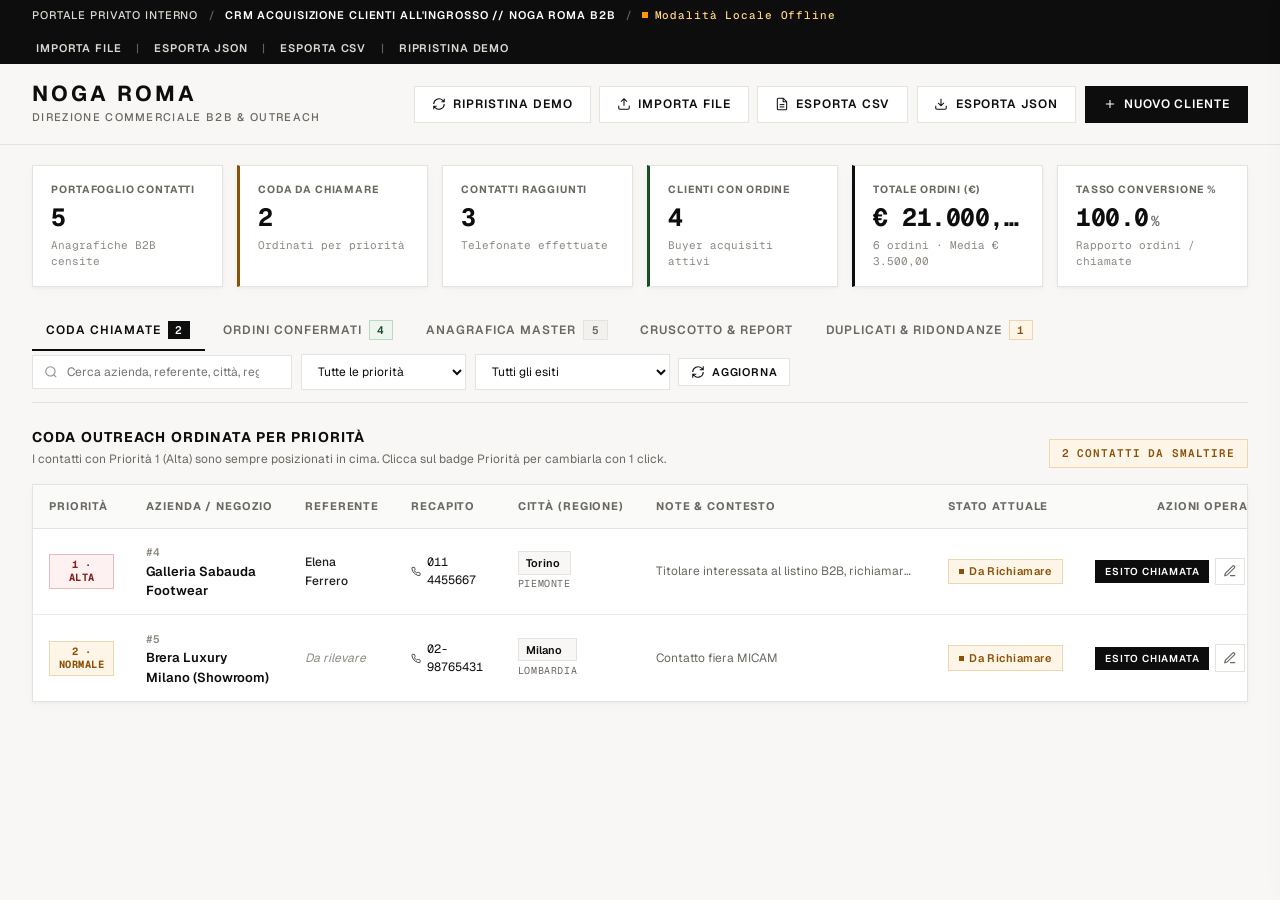
==== commit dc4a107c: "feat: completamento Step 1 Backend e Step 2 Frontend NOGA ROMA v2.0" ====
--- a/index.html
+++ b/index.html
@@ -3,28 +3,39 @@
 <head>
   <meta charset="UTF-8">
   <meta name="viewport" content="width=device-width, initial-scale=1.0">
-  <title>NOGA ROMA | Gestionale B2B & Outreach</title>
-  <meta name="description" content="Piattaforma gestionale interna NOGA ROMA per l'acquisizione e il tracciamento buyer all'ingrosso.">
-  
+  <title>NOGA ROMA | Gestionale B2B &amp; Acquisizione Clienti all'Ingrosso</title>
+  <meta name="description" content="Piattaforma gestionale interna NOGA ROMA per l'acquisizione buyer all'ingrosso, gestione ordini B2B e analisi territoriale.">
+
   <!-- Font ufficiale Geist & Geist Mono ispirato all'ecosistema NOGA ROMA -->
   <link rel="preconnect" href="https://fonts.googleapis.com">
   <link rel="preconnect" href="https://fonts.gstatic.com" crossorigin>
   <link href="https://fonts.googleapis.com/css2?family=Geist+Mono:wght@400;500;600;700&family=Geist:wght@300;400;500;600;700&display=swap" rel="stylesheet">
-  
+
   <link rel="stylesheet" href="style.css">
 </head>
 <body>
 
-  <!-- Top Announcement Bar (Stile Atelier Noga) -->
+  <!-- Top Announcement Bar (Stile Atelier NOGA ROMA) -->
   <div class="top-announcement-bar">
     <div class="announcement-content">
-      <span class="system-tag">PORTALE PRIVATO INTERNO</span>
-      <span class="divider">/</span>
-      <span class="system-desc">CRM ACQUISIZIONE CLIENTI ALL'INGROSSO // NOGA ROMA B2B</span>
-      <span class="divider">/</span>
-      <span class="db-status-indicator" id="dbStatusIndicator">
-        <span class="status-dot"></span> SQLite Attivo (crm_ingrosso.db)
-      </span>
+      <div class="announcement-left">
+        <span class="system-tag">PORTALE PRIVATO INTERNO</span>
+        <span class="divider">/</span>
+        <span class="system-desc">CRM ACQUISIZIONE CLIENTI ALL'INGROSSO // NOGA ROMA B2B</span>
+        <span class="divider">/</span>
+        <span class="db-status-indicator online" id="dbStatusIndicator">
+          <span class="status-dot"></span> SQLite Attivo (crm_ingrosso.db)
+        </span>
+      </div>
+      <div class="announcement-actions">
+        <button type="button" class="top-bar-link" id="topBtnImporta">Importa File</button>
+        <span class="divider">|</span>
+        <button type="button" class="top-bar-link" id="topBtnEsportaJson">Esporta JSON</button>
+        <span class="divider">|</span>
+        <button type="button" class="top-bar-link" id="topBtnEsportaCsv">Esporta CSV</button>
+        <span class="divider">|</span>
+        <button type="button" class="top-bar-link" id="topBtnRipristinaDemo">Ripristina Demo</button>
+      </div>
     </div>
   </div>
 
@@ -33,54 +44,64 @@
     <div class="header-inner">
       <div class="brand-area">
         <h1 class="brand-title">NOGA ROMA</h1>
-        <span class="brand-subtitle">GESTIONALE COMMERCIALE</span>
+        <span class="brand-subtitle">DIREZIONE COMMERCIALE B2B &amp; OUTREACH</span>
       </div>
 
       <div class="header-actions">
-        <button type="button" class="btn btn-outline" id="btnRipristinaDemo" title="Ripristina il set di lead di test">
-          <svg class="icon" viewBox="0 0 24 24" fill="none" stroke="currentColor" stroke-width="1.8">
+        <button type="button" class="btn btn-outline" id="btnRipristinaDemo" title="Carica il dataset dimostrativo con ordini, regioni e duplicati">
+          <svg class="icon" aria-hidden="true" viewBox="0 0 24 24" fill="none" stroke="currentColor" stroke-width="1.8">
             <path d="M3 12a9 9 0 0 1 15-6.7L21 8M21 3v5h-5M21 12a9 9 0 0 1-15 6.7L3 16M3 21v-5h5"/>
           </svg>
-          Demo Test
-        </button>
-
-        <button type="button" class="btn btn-outline" id="btnImportaJson">
-          <svg class="icon" viewBox="0 0 24 24" fill="none" stroke="currentColor" stroke-width="1.8">
+          Ripristina Demo
+        </button>
+
+        <button type="button" class="btn btn-outline" id="btnImportaJson" title="Importa da JSON, CSV, TXT o Copia-Incolla Excel">
+          <svg class="icon" aria-hidden="true" viewBox="0 0 24 24" fill="none" stroke="currentColor" stroke-width="1.8">
             <path d="M21 15v4a2 2 0 0 1-2 2H5a2 2 0 0 1-2-2v-4M17 8l-5-5-5 5M12 3v12"/>
           </svg>
-          Importa JSON
-        </button>
-
-        <button type="button" class="btn btn-outline" id="btnEsportaJson">
-          <svg class="icon" viewBox="0 0 24 24" fill="none" stroke="currentColor" stroke-width="1.8">
+          Importa File
+        </button>
+
+        <button type="button" class="btn btn-outline" id="btnEsportaCsv" title="Scarica anagrafica e ordini in formato CSV per Excel">
+          <svg class="icon" aria-hidden="true" viewBox="0 0 24 24" fill="none" stroke="currentColor" stroke-width="1.8">
+            <path d="M14 2H6a2 2 0 0 0-2 2v16a2 2 0 0 0 2 2h12a2 2 0 0 0 2-2V8z"/>
+            <polyline points="14 2 14 8 20 8"/>
+            <line x1="8" y1="13" x2="16" y2="13"/>
+            <line x1="8" y1="17" x2="16" y2="17"/>
+          </svg>
+          Esporta CSV
+        </button>
+
+        <button type="button" class="btn btn-outline" id="btnEsportaJson" title="Scarica backup completo in formato JSON">
+          <svg class="icon" aria-hidden="true" viewBox="0 0 24 24" fill="none" stroke="currentColor" stroke-width="1.8">
             <path d="M21 15v4a2 2 0 0 1-2 2H5a2 2 0 0 1-2-2v-4M7 10l5 5 5-5M12 15V3"/>
           </svg>
           Esporta JSON
         </button>
 
         <button type="button" class="btn btn-primary" id="btnNuovoContatto">
-          <svg class="icon" viewBox="0 0 24 24" fill="none" stroke="currentColor" stroke-width="1.8">
+          <svg class="icon" aria-hidden="true" viewBox="0 0 24 24" fill="none" stroke="currentColor" stroke-width="1.8">
             <path d="M12 5v14M5 12h14"/>
           </svg>
-          Nuovo Lead
+          Nuovo Cliente
         </button>
       </div>
     </div>
   </header>
 
-  <!-- Cruscotto KPI e Metriche Chiave -->
-  <section class="kpi-section">
-    <div class="kpi-grid">
+  <!-- Cruscotto KPI Ribbon (6 Contatori) -->
+  <section class="kpi-section" aria-label="Indicatori chiave di prestazione">
+    <div class="kpi-grid kpi-grid-6">
       <div class="kpi-card" id="kpiTotaliCard">
-        <div class="kpi-label">Portafoglio Lead</div>
+        <div class="kpi-label">Portafoglio Contatti</div>
         <div class="kpi-value" id="kpiTotali">0</div>
-        <div class="kpi-meta">Anagrafiche complessive</div>
+        <div class="kpi-meta">Anagrafiche B2B censite</div>
       </div>
 
       <div class="kpi-card highlight-urgent" id="kpiDaChiamareCard">
-        <div class="kpi-label">Coda da Chiamare</div>
+        <div class="kpi-label">Coda Da Chiamare</div>
         <div class="kpi-value" id="kpiDaChiamare">0</div>
-        <div class="kpi-meta">In attesa / Da richiamare</div>
+        <div class="kpi-meta">Ordinati per priorità</div>
       </div>
 
       <div class="kpi-card" id="kpiChiamatiCard">
@@ -90,50 +111,75 @@
       </div>
 
       <div class="kpi-card highlight-success" id="kpiOrdiniCard">
-        <div class="kpi-label">Ordini Presi</div>
+        <div class="kpi-label">Clienti con Ordine</div>
         <div class="kpi-value" id="kpiInteressati">0</div>
-        <div class="kpi-meta">Buyer interessati</div>
+        <div class="kpi-meta">Buyer acquisiti attivi</div>
+      </div>
+
+      <div class="kpi-card highlight-noir" id="kpiFatturatoCard">
+        <div class="kpi-label">Totale Ordini (&euro;)</div>
+        <div class="kpi-value" id="kpiFatturato">&euro; 0,00</div>
+        <div class="kpi-meta" id="kpiFatturatoMeta">0 ordini &middot; Media &euro; 0,00</div>
       </div>
 
       <div class="kpi-card" id="kpiConversionCard">
-        <div class="kpi-label">Tasso di Conversione</div>
+        <div class="kpi-label">Tasso Conversione %</div>
         <div class="kpi-value"><span id="kpiTasso">0.0</span><small>%</small></div>
-        <div class="kpi-meta">Ordini / Chiamate chiuse</div>
+        <div class="kpi-meta">Rapporto ordini / chiamate</div>
       </div>
     </div>
   </section>
 
-  <!-- Contenitore Principale delle Viste -->
+  <!-- Contenitore Principale delle 5 Viste -->
   <main class="main-container">
-    
-    <!-- Barra Navigazione Viste -->
+
+    <!-- Barra Navigazione a 5 Tab + Filtri Rapidi -->
     <div class="view-navigation-bar">
-      <div class="nav-tabs">
+      <nav class="nav-tabs" aria-label="Viste principali del gestionale">
         <button type="button" class="tab-btn active" data-tab="tab-coda">
           <span class="tab-title">Coda Chiamate</span>
           <span class="tab-badge" id="badgeCodaCount">0</span>
         </button>
+
+        <button type="button" class="tab-btn" data-tab="tab-ordini">
+          <span class="tab-title">Ordini Confermati</span>
+          <span class="tab-badge success" id="badgeOrdiniCount">0</span>
+        </button>
+
         <button type="button" class="tab-btn" data-tab="tab-anagrafica">
-          <span class="tab-title">Anagrafica Completa</span>
+          <span class="tab-title">Anagrafica Master</span>
           <span class="tab-badge secondary" id="badgeTotaleCount">0</span>
         </button>
+
         <button type="button" class="tab-btn" data-tab="tab-analitiche">
-          <span class="tab-title">Cruscotto & Report</span>
-        </button>
-      </div>
-
-      <!-- Barra di Ricerca Veloce e Filtri -->
+          <span class="tab-title">Cruscotto &amp; Report</span>
+        </button>
+
+        <button type="button" class="tab-btn" data-tab="tab-duplicati">
+          <span class="tab-title">Duplicati &amp; Ridondanze</span>
+          <span class="tab-badge warning" id="badgeDuplicatiCount">0</span>
+        </button>
+      </nav>
+
+      <!-- Barra di Ricerca Veloce e Filtri Globali -->
       <div class="quick-filter-area">
         <div class="search-input-wrapper">
-          <svg class="search-icon" viewBox="0 0 24 24" fill="none" stroke="currentColor" stroke-width="1.8">
+          <svg class="search-icon" aria-hidden="true" viewBox="0 0 24 24" fill="none" stroke="currentColor" stroke-width="1.8">
             <circle cx="11" cy="11" r="8"/>
             <path d="m21 21-4.35-4.35"/>
           </svg>
-          <input type="text" id="searchInput" placeholder="Cerca azienda, telefono, città..." autocomplete="off">
-          <button type="button" class="clear-search-btn" id="clearSearchBtn" title="Cancella ricerca" style="display:none;">&times;</button>
-        </div>
-
-        <select id="filterEsitoSelect" class="filter-select">
+          <input type="text" id="searchInput" placeholder="Cerca azienda, referente, città, regione, tel..." autocomplete="off" aria-label="Cerca contatti">
+          <button type="button" class="clear-search-btn hidden" id="clearSearchBtn" title="Cancella ricerca" aria-label="Cancella ricerca">&times;</button>
+        </div>
+
+        <select id="filterPrioritaSelect" class="filter-select" aria-label="Filtra per priorità">
+          <option value="">Tutte le priorità</option>
+          <option value="1">Priorità 1 &mdash; Alta</option>
+          <option value="2">Priorità 2 &mdash; Normale</option>
+          <option value="3">Priorità 3 &mdash; Bassa</option>
+        </select>
+
+        <select id="filterEsitoSelect" class="filter-select" aria-label="Filtra per esito commerciale">
           <option value="">Tutti gli esiti</option>
           <option value="In attesa">In attesa</option>
           <option value="Interessato (Ordine preso)">Interessato (Ordine preso)</option>
@@ -141,8 +187,8 @@
           <option value="Non interessato (Rifiutato)">Non interessato (Rifiutato)</option>
         </select>
 
-        <button type="button" class="btn btn-outline btn-sm" id="btnRefresh" title="Ricarica dati dal database">
-          <svg class="icon" viewBox="0 0 24 24" fill="none" stroke="currentColor" stroke-width="1.8">
+        <button type="button" class="btn btn-outline btn-sm" id="btnRefresh" title="Sincronizza con SQLite">
+          <svg class="icon" aria-hidden="true" viewBox="0 0 24 24" fill="none" stroke="currentColor" stroke-width="1.8">
             <path d="M21 2v6h-6M3 12a9 9 0 0 1 15-6.7L21 8M3 22v-6h6M21 12a9 9 0 0 1-15 6.7L3 16"/>
           </svg>
           Aggiorna
@@ -150,12 +196,14 @@
       </div>
     </div>
 
-    <!-- TAB 1: CODA CHIAMATE (FOCUS OPERATORE TELEFONICO) -->
-    <div class="tab-content active" id="tab-coda">
+    <!-- ==================================================================== -->
+    <!-- TAB 1: CODA CHIAMATE (ORDINATA PER PRIORITÀ)                         -->
+    <!-- ==================================================================== -->
+    <section class="tab-content active" id="tab-coda" aria-label="Coda Chiamate">
       <div class="section-meta-header">
         <div>
-          <h2 class="section-title">CODA OUTREACH ATTIVA</h2>
-          <p class="section-subtitle">Visualizzazione focalizzata sui potenziali buyer da contattare oggi (non chiamati o da richiamare).</p>
+          <h2 class="section-title">CODA OUTREACH ORDINATA PER PRIORITÀ</h2>
+          <p class="section-subtitle">I contatti con Priorità 1 (Alta) sono sempre posizionati in cima. Clicca sul badge Priorità per cambiarla con 1 click.</p>
         </div>
         <div class="coda-summary-badge" id="codaSummaryBadge">
           0 CONTATTI DA SMALTIRE
@@ -167,38 +215,107 @@
           <table class="data-table" id="tableCoda">
             <thead>
               <tr>
-                <th style="width: 60px;">ID</th>
+                <th class="col-prio">Priorità</th>
                 <th>Azienda / Negozio</th>
-                <th style="width: 170px;">Recapito</th>
-                <th style="width: 130px;">Città</th>
-                <th>Note & Contesto</th>
-                <th style="width: 140px;">Stato Attuale</th>
-                <th style="width: 160px; text-align: right;">Azione Operatore</th>
+                <th>Referente</th>
+                <th class="col-phone">Recapito</th>
+                <th class="col-city">Città (Regione)</th>
+                <th>Note &amp; Contesto</th>
+                <th class="col-status">Stato Attuale</th>
+                <th class="col-actions-wide">Azioni Operatore</th>
               </tr>
             </thead>
-            <tbody id="tbodyCoda">
-              <!-- Righe dinamiche caricate da app.js -->
-            </tbody>
+            <tbody id="tbodyCoda"></tbody>
           </table>
         </div>
-        <div class="empty-state" id="emptyCoda" style="display: none;">
+        <div class="empty-state hidden" id="emptyCoda">
           <div class="empty-icon-box">
-            <svg viewBox="0 0 24 24" fill="none" stroke="currentColor" stroke-width="1.5">
+            <svg aria-hidden="true" viewBox="0 0 24 24" fill="none" stroke="currentColor" stroke-width="1.5">
               <path d="M22 11.08V12a10 10 0 1 1-5.93-9.14M22 4 12 14.01l-3-3"/>
             </svg>
           </div>
           <h3 class="empty-title">Coda Chiamate Esaurita</h3>
-          <p class="empty-desc">Tutti i contatti registrati sono stati raggiunti. Inserisci nuovi buyer o importa un file JSON per proseguire l'outreach.</p>
-        </div>
-      </div>
-    </div>
-
-    <!-- TAB 2: ANAGRAFICA COMPLETA (ARCHIVIO MASTER) -->
-    <div class="tab-content" id="tab-anagrafica">
+          <p class="empty-desc">Nessun contatto in coda con i filtri correnti. Aggiungi nuovi clienti o importa un file per proseguire.</p>
+        </div>
+      </div>
+    </section>
+
+    <!-- ==================================================================== -->
+    <!-- TAB 2: ORDINI CONFERMATI (GRAFICO TOP CLIENTI + TABELLA ORDINI)      -->
+    <!-- ==================================================================== -->
+    <section class="tab-content" id="tab-ordini" aria-label="Ordini Confermati">
       <div class="section-meta-header">
         <div>
-          <h2 class="section-title">REGISTRO ANAGRAFICO GLOBALE</h2>
-          <p class="section-subtitle">Catalogo completo dei buyer all'ingrosso con storico chiamate, esiti e note commerciali.</p>
+          <h2 class="section-title">PORTAFOGLIO ORDINI CONFERMATI &amp; RIASSORTIMENTI B2B</h2>
+          <p class="section-subtitle">Analisi del valore economico per singolo buyer e gestione degli ordini ricorrenti nel tempo.</p>
+        </div>
+        <div class="header-inline-controls">
+          <button type="button" class="btn btn-outline btn-sm" id="btnVaiAnalisiTerritoriale">
+            <svg class="icon" aria-hidden="true" viewBox="0 0 24 24" fill="none" stroke="currentColor" stroke-width="1.8">
+              <path d="M18 20V10M12 20V4M6 20v-6"/>
+            </svg>
+            Analisi per Città / Regione
+          </button>
+        </div>
+      </div>
+
+      <!-- Grafico Semplice Analisi Clienti (Barre Orizzontali CSS/SVG) -->
+      <div class="analytics-card chart-panel-spaced">
+        <div class="card-head">
+          <div>
+            <h3 class="card-title">GRAFICO ANALISI CLIENTI PER ORDINI CONFERMATI</h3>
+            <span class="card-tag">CONFRONTO BUYER ATTIVI (VALORI IN EURO &euro; E N&deg; ORDINI)</span>
+          </div>
+          <div class="segmented-switch" role="group" aria-label="Ordina grafico clienti">
+            <button type="button" class="seg-btn active" id="btnOrdiniSortEuro" data-sort="totale_ordini">Ordina per Totale &euro;</button>
+            <button type="button" class="seg-btn" id="btnOrdiniSortNum" data-sort="numero_ordini">Ordina per N&deg; Ordini</button>
+          </div>
+        </div>
+        <div id="chartTopClientiContainer" class="bar-chart-container"></div>
+      </div>
+
+      <!-- Tabella Ordini Confermati -->
+      <div class="table-card">
+        <div class="table-responsive">
+          <table class="data-table" id="tableOrdini">
+            <thead>
+              <tr>
+                <th class="col-prio">Priorità</th>
+                <th>Azienda</th>
+                <th>Referente</th>
+                <th class="col-phone">Telefono</th>
+                <th class="col-city">Città (Regione)</th>
+                <th class="col-center">N&deg; Ordini</th>
+                <th class="col-amount">Totale Ordini (&euro;)</th>
+                <th class="col-date">Ultimo Ordine</th>
+                <th class="col-actions-wide">Azioni Rapide</th>
+              </tr>
+            </thead>
+            <tbody id="tbodyOrdini"></tbody>
+          </table>
+        </div>
+        <div class="empty-state hidden" id="emptyOrdini">
+          <div class="empty-icon-box">
+            <svg aria-hidden="true" viewBox="0 0 24 24" fill="none" stroke="currentColor" stroke-width="1.5">
+              <path d="M6 2 3 6v14a2 2 0 0 0 2 2h14a2 2 0 0 0 2-2V6l-3-4z"/>
+              <line x1="3" y1="6" x2="21" y2="6"/>
+              <path d="M16 10a4 4 0 0 1-8 0"/>
+            </svg>
+          </div>
+          <h3 class="empty-title">Nessun Ordine Confermato</h3>
+          <p class="empty-desc">Registra un esito "Interessato (Ordine preso)" con importo in Euro oppure clicca su "+ Nuovo Ordine (&euro;)" per popolare questa sezione.</p>
+        </div>
+      </div>
+    </section>
+
+    <!-- ==================================================================== -->
+    <!-- TAB 3: ANAGRAFICA MASTER                                             -->
+    <!-- ==================================================================== -->
+    <section class="tab-content" id="tab-anagrafica" aria-label="Anagrafica Master">
+      <div class="section-meta-header">
+        <div>
+          <h2 class="section-title">REGISTRO ANAGRAFICO MASTER</h2>
+          <p class="section-subtitle">Catalogo completo dei negozi e buyer con referente, regione geografica, priorità e storico ordini.</p>
         </div>
         <div class="table-actions-toolbar">
           <span class="results-counter" id="anagraficaCounter">Visualizzati: 0 contatti</span>
@@ -210,24 +327,23 @@
           <table class="data-table" id="tableAnagrafica">
             <thead>
               <tr>
-                <th style="width: 60px;">ID</th>
+                <th class="col-prio">Priorità</th>
                 <th>Ragione Sociale</th>
-                <th style="width: 170px;">Telefono</th>
-                <th style="width: 130px;">Città</th>
-                <th style="width: 90px; text-align: center;">Chiamato</th>
-                <th style="width: 190px;">Esito Commerciale</th>
-                <th style="width: 150px;">Ultimo Contatto</th>
-                <th style="width: 150px; text-align: right;">Opzioni</th>
+                <th>Referente / Buyer</th>
+                <th class="col-phone">Telefono</th>
+                <th class="col-city">Città (Regione)</th>
+                <th class="col-amount">Totale Ordini (&euro;)</th>
+                <th class="col-status">Esito Commerciale</th>
+                <th class="col-date">Ultimo Contatto</th>
+                <th class="col-actions-wide">Opzioni</th>
               </tr>
             </thead>
-            <tbody id="tbodyAnagrafica">
-              <!-- Righe dinamiche caricate da app.js -->
-            </tbody>
+            <tbody id="tbodyAnagrafica"></tbody>
           </table>
         </div>
-        <div class="empty-state" id="emptyAnagrafica" style="display: none;">
+        <div class="empty-state hidden" id="emptyAnagrafica">
           <div class="empty-icon-box">
-            <svg viewBox="0 0 24 24" fill="none" stroke="currentColor" stroke-width="1.5">
+            <svg aria-hidden="true" viewBox="0 0 24 24" fill="none" stroke="currentColor" stroke-width="1.5">
               <circle cx="11" cy="11" r="8"/>
               <path d="m21 21-4.35-4.35"/>
             </svg>
@@ -236,14 +352,16 @@
           <p class="empty-desc">Non ci sono record corrispondenti ai filtri impostati. Prova a modificare i criteri di ricerca.</p>
         </div>
       </div>
-    </div>
-
-    <!-- TAB 3: ANALITICHE & REPORT -->
-    <div class="tab-content" id="tab-analitiche">
+    </section>
+
+    <!-- ==================================================================== -->
+    <!-- TAB 4: CRUSCOTTO & REPORT (FUNNEL + ANALISI CITTÀ E REGIONE)         -->
+    <!-- ==================================================================== -->
+    <section class="tab-content" id="tab-analitiche" aria-label="Cruscotto e Report">
       <div class="section-meta-header">
         <div>
-          <h2 class="section-title">ANALISI RENDIMENTO OUTREACH</h2>
-          <p class="section-subtitle">Metriche di conversione della campagna telefonica B2B e copertura geografica.</p>
+          <h2 class="section-title">CRUSCOTTO DIREZIONALE &amp; ANALISI TERRITORIALE</h2>
+          <p class="section-subtitle">Metriche di conversione telefonica, rendimento economico degli ordini e distribuzione per Regione e Città.</p>
         </div>
       </div>
 
@@ -252,42 +370,42 @@
         <div class="analytics-card">
           <div class="card-head">
             <h3 class="card-title">FUNNEL COMMERCIALE</h3>
-            <span class="card-tag">RAPPORTO CHIUSURE</span>
+            <span class="card-tag">CONVERSIONE OUTREACH</span>
           </div>
           <div class="funnel-container">
             <div class="funnel-step">
               <div class="funnel-header">
-                <span>1. Portafoglio Totale Assegnato</span>
+                <span>1. Portafoglio Totale Censito</span>
                 <span class="funnel-num" id="funnelTotali">0</span>
               </div>
               <div class="progress-bar-track">
-                <div class="progress-bar-fill" style="width: 100%;"></div>
+                <div class="progress-bar-fill full-width"></div>
               </div>
             </div>
 
             <div class="funnel-step">
               <div class="funnel-header">
-                <span>2. Contatti Telefonati (Raggiunti)</span>
+                <span>2. Contatti Raggiunti Telefonicamente</span>
                 <span class="funnel-num" id="funnelChiamati">0</span>
               </div>
               <div class="progress-bar-track">
-                <div class="progress-bar-fill" id="funnelChiamatiBar" style="width: 0%;"></div>
+                <div class="progress-bar-fill" id="funnelChiamatiBar"></div>
               </div>
             </div>
 
             <div class="funnel-step highlight-step">
               <div class="funnel-header">
-                <span>3. Ordini Presi (Buyer Interessati)</span>
+                <span>3. Clienti con Ordine Confermato</span>
                 <span class="funnel-num" id="funnelInteressati">0</span>
               </div>
               <div class="progress-bar-track">
-                <div class="progress-bar-fill success" id="funnelInteressatiBar" style="width: 0%;"></div>
+                <div class="progress-bar-fill success" id="funnelInteressatiBar"></div>
               </div>
             </div>
           </div>
         </div>
 
-        <!-- Card 2: Distribuzione Esiti -->
+        <!-- Card 2: Ripartizione Esiti -->
         <div class="analytics-card">
           <div class="card-head">
             <h3 class="card-title">STATO DELLA CAMPAGNA</h3>
@@ -296,77 +414,123 @@
           <div class="breakdown-list">
             <div class="breakdown-row">
               <div class="breakdown-label">
-                <span class="badge badge-success">Interessato (Ordine preso)</span>
+                <span class="badge badge-success"><span class="badge-dot"></span> Interessato (Ordine preso)</span>
               </div>
               <div class="breakdown-val" id="statInteressati">0</div>
             </div>
 
             <div class="breakdown-row">
               <div class="breakdown-label">
-                <span class="badge badge-warning">Da richiamare</span>
+                <span class="badge badge-warning"><span class="badge-dot"></span> Da richiamare</span>
               </div>
               <div class="breakdown-val" id="statDaRichiamare">0</div>
             </div>
 
             <div class="breakdown-row">
               <div class="breakdown-label">
-                <span class="badge badge-danger">Non interessato (Rifiutato)</span>
+                <span class="badge badge-danger"><span class="badge-dot"></span> Non interessato (Rifiutato)</span>
               </div>
               <div class="breakdown-val" id="statRifiutati">0</div>
             </div>
 
             <div class="breakdown-row">
               <div class="breakdown-label">
-                <span class="badge badge-neutral">In attesa (Da contattare)</span>
+                <span class="badge badge-neutral"><span class="badge-dot"></span> In attesa</span>
               </div>
               <div class="breakdown-val" id="statInAttesa">0</div>
             </div>
           </div>
         </div>
 
-        <!-- Card 3: Specifiche Tecniche & Compliance -->
+        <!-- Card 3: Riepilogo Finanziario Ordini B2B -->
         <div class="analytics-card">
           <div class="card-head">
-            <h3 class="card-title">INFRASTRUTTURA SISTEMA</h3>
-            <span class="card-tag">SPECIFICHE</span>
+            <h3 class="card-title">PERFORMANCE ORDINI (&euro;)</h3>
+            <span class="card-tag">KPI ECONOMICI</span>
           </div>
           <div class="specs-list">
             <div class="spec-item">
-              <span class="spec-k">Database Relazionale:</span>
-              <span class="spec-v">SQLite3 (crm_ingrosso.db)</span>
+              <span class="spec-k">Fatturato Totale Ordini:</span>
+              <span class="spec-v" id="specFatturatoTotale">&euro; 0,00</span>
             </div>
             <div class="spec-item">
-              <span class="spec-k">Conformità Transazioni:</span>
-              <span class="spec-v">ACID Nativo</span>
+              <span class="spec-k">Totale Ordini Registrati:</span>
+              <span class="spec-v" id="specNumeroOrdini">0</span>
             </div>
             <div class="spec-item">
-              <span class="spec-k">Integrità Recapiti:</span>
-              <span class="spec-v">Filtro Univocità Telefono</span>
+              <span class="spec-k">Valore Medio Ordine (AOV):</span>
+              <span class="spec-v" id="specValoreMedio">&euro; 0,00</span>
             </div>
             <div class="spec-item">
-              <span class="spec-k">Tracciamento Storico:</span>
-              <span class="spec-v">Concatenazione Timestamp ISO</span>
+              <span class="spec-k">Completamento Coda:</span>
+              <span class="spec-v" id="specCompletamento">0.0%</span>
             </div>
             <div class="spec-item">
-              <span class="spec-k">Interfaccia Grafica:</span>
-              <span class="spec-v">NOGA Editorial Design System</span>
-            </div>
-          </div>
-        </div>
-      </div>
-    </div>
+              <span class="spec-k">Anomalie / Duplicati Attivi:</span>
+              <span class="spec-v" id="specDuplicatiCount">0 gruppi</span>
+            </div>
+          </div>
+        </div>
+      </div>
+
+      <!-- Pannello Analisi Territoriale per Città e Regione (Grafico CSS/SVG) -->
+      <div class="analytics-card territorial-panel" id="panelAnalisiTerritoriale">
+        <div class="card-head">
+          <div>
+            <h3 class="card-title">ANALISI TERRITORIALE PER CITTÀ E REGIONE</h3>
+            <span class="card-tag">DISTRIBUZIONE GEOGRAFICA FATTURATO (&euro;) E CLIENTI ACQUISITI</span>
+          </div>
+          <div class="segmented-switch" role="group" aria-label="Seleziona dimensione geografica">
+            <button type="button" class="seg-btn active" id="btnGeoRegione" data-geo="regioni">Per Regione</button>
+            <button type="button" class="seg-btn" id="btnGeoCitta" data-geo="citta">Per Città</button>
+          </div>
+        </div>
+        <div id="chartTerritorialeContainer" class="bar-chart-container"></div>
+      </div>
+    </section>
+
+    <!-- ==================================================================== -->
+    <!-- TAB 5: DUPLICATI & RIDONDANZE (BONIFICA E MERGE SCHEDE)              -->
+    <!-- ==================================================================== -->
+    <section class="tab-content" id="tab-duplicati" aria-label="Duplicati e Ridondanze">
+      <div class="section-meta-header">
+        <div>
+          <h2 class="section-title">FILTRO ERRORI, RIDONDANZE &amp; BONIFICA CLIENTI DOPPI</h2>
+          <p class="section-subtitle">Rilevamento automatico di numeri telefonici identici (anche con prefissi/spazi diversi) e ragioni sociali omonime. Unisci le schede senza perdere storico ordini o note.</p>
+        </div>
+        <div class="coda-summary-badge" id="duplicatiSummaryBadge">
+          0 GRUPPI RILEVATI
+        </div>
+      </div>
+
+      <div id="duplicatiGroupsContainer" class="duplicates-groups-wrapper"></div>
+
+      <div class="table-card hidden" id="emptyDuplicatiCard">
+        <div class="empty-state">
+          <div class="empty-icon-box">
+            <svg aria-hidden="true" viewBox="0 0 24 24" fill="none" stroke="currentColor" stroke-width="1.5">
+              <path d="M22 11.08V12a10 10 0 1 1-5.93-9.14M22 4 12 14.01l-3-3"/>
+            </svg>
+          </div>
+          <h3 class="empty-title">Database Integro &mdash; Zero Ridondanze</h3>
+          <p class="empty-desc">Non sono stati rilevati contatti con numero di telefono duplicato o ragione sociale coincidente.</p>
+        </div>
+      </div>
+    </section>
 
   </main>
 
-  <!-- MODAL: REGISTRA ESITO CHIAMATA -->
-  <div class="modal-backdrop" id="modalEsitoBackdrop">
-    <div class="modal-container">
+  <!-- ====================================================================== -->
+  <!-- MODAL 1: REGISTRA ESITO CHIAMATA (+ ORDINE IN € + CHIP NOTE RAPIDE)    -->
+  <!-- ====================================================================== -->
+  <div class="modal-backdrop" id="modalEsitoBackdrop" role="dialog" aria-modal="true" aria-labelledby="modalEsitoAziendaTitle">
+    <div class="modal-container modal-lg">
       <div class="modal-header">
         <div>
-          <span class="modal-eyebrow">REGISTRAZIONE TELEFONATA</span>
-          <h3 class="modal-title" id="modalEsitoAziendaTitle">Calzature Elegance Srl</h3>
-        </div>
-        <button type="button" class="modal-close-btn" id="modalEsitoCloseBtn">&times;</button>
+          <span class="modal-eyebrow">REGISTRAZIONE ESITO TELEFONATA &amp; ORDINE</span>
+          <h3 class="modal-title" id="modalEsitoAziendaTitle">Azienda</h3>
+        </div>
+        <button type="button" class="modal-close-btn" id="modalEsitoCloseBtn" aria-label="Chiudi modale">&times;</button>
       </div>
 
       <form id="formRegistraEsito" class="modal-body">
@@ -378,38 +542,72 @@
             <span class="info-v mono" id="modalEsitoTelefono">-</span>
           </div>
           <div class="info-cell">
-            <span class="info-k">Città:</span>
+            <span class="info-k">Località:</span>
             <span class="info-v" id="modalEsitoCitta">-</span>
           </div>
+          <div class="info-cell">
+            <span class="info-k">Storico Ordini:</span>
+            <span class="info-v mono" id="modalEsitoTotaleOrdini">&euro; 0,00</span>
+          </div>
+        </div>
+
+        <div class="form-row">
+          <div class="form-group flex-1">
+            <label class="form-label" for="esitoInputReferente">Referente / Buyer Negozio</label>
+            <input type="text" id="esitoInputReferente" class="form-control" placeholder="Nome del titolare o buyer...">
+          </div>
+          <div class="form-group flex-1">
+            <label class="form-label" for="esitoSelectPriorita">Priorità Contatto</label>
+            <select id="esitoSelectPriorita" class="form-control">
+              <option value="1">1 &mdash; Alta / Massima Urgenza</option>
+              <option value="2">2 &mdash; Normale</option>
+              <option value="3">3 &mdash; Bassa</option>
+            </select>
+          </div>
+        </div>
+
+        <div class="form-row">
+          <div class="form-group flex-1">
+            <label class="form-label" for="selectChiamato">Contatto telefonico avvenuto?</label>
+            <select id="selectChiamato" class="form-control" required>
+              <option value="Sì">Sì (Risposta ottenuta)</option>
+              <option value="No">No (Non risponde / occupato)</option>
+            </select>
+          </div>
+
+          <div class="form-group flex-1">
+            <label class="form-label" for="selectEsito">Esito Commerciale</label>
+            <select id="selectEsito" class="form-control" required>
+              <option value="Interessato (Ordine preso)">Interessato (Ordine preso)</option>
+              <option value="Da richiamare">Da richiamare</option>
+              <option value="Non interessato (Rifiutato)">Non interessato (Rifiutato)</option>
+              <option value="In attesa">In attesa</option>
+            </select>
+          </div>
+        </div>
+
+        <!-- Box Importo Ordine (€) mostrato/evidenziato quando l'esito è Interessato -->
+        <div class="order-amount-highlight-box" id="boxImportoOrdineEsito">
+          <div class="form-group">
+            <label class="form-label" for="inputImportoOrdineChiamata">Importo Ordine Confermato (&euro;)</label>
+            <input type="number" step="0.01" min="0" id="inputImportoOrdineChiamata" class="form-control mono" placeholder="Es. 2450.00 (Lascia 0 se nessun nuovo ordine in questa chiamata)">
+            <span class="form-hint">Se maggiore di 0 &euro;, verrà creato un record nello storico ordini e sommato al totale del cliente.</span>
+          </div>
         </div>
 
         <div class="form-group">
-          <label class="form-label" for="selectChiamato">Contatto telefonico avvenuto?</label>
-          <select id="selectChiamato" class="form-control" required>
-            <option value="Sì" selected>Sì (Risposta ottenuta)</option>
-            <option value="No">No (Non risponde / occupato)</option>
-          </select>
-        </div>
-
-        <div class="form-group">
-          <label class="form-label" for="selectEsito">Esito Commerciale della Telefonata</label>
-          <select id="selectEsito" class="form-control" required>
-            <option value="Interessato (Ordine preso)">Interessato (Ordine preso) &mdash; Successo</option>
-            <option value="Da richiamare">Da richiamare &mdash; Fissare nuovo appuntamento</option>
-            <option value="Non interessato (Rifiutato)">Non interessato (Rifiutato)</option>
-            <option value="In attesa">In attesa (Da ricontattare)</option>
-          </select>
-        </div>
-
-        <div class="form-group">
-          <label class="form-label" for="textareaNuoveNote">Nuove Note Commerciali</label>
-          <textarea id="textareaNuoveNote" class="form-control" rows="3" placeholder="Es. Richiede campionario modelli mocassini in pelle nera per marzo, richiamare lunedì alle 10:00..."></textarea>
-          <span class="form-hint">Le nuove osservazioni saranno accodate cronologicamente allo storico esistente.</span>
-        </div>
-
-        <!-- Storico Note Precedenti -->
+          <label class="form-label" for="textareaNuoveNote">Note Commerciali / Dettaglio Ordine</label>
+          <div class="quick-chips-bar" aria-label="Note rapide a 1 click">
+            <button type="button" class="chip-btn" data-chip="Richiamare nel pomeriggio">+ Richiamare pomeriggio</button>
+            <button type="button" class="chip-btn" data-chip="Titolare assente, riprovare domani">+ Titolare assente</button>
+            <button type="button" class="chip-btn" data-chip="Inviare catalogo e foto su WhatsApp">+ Inviare catalogo WhatsApp</button>
+            <button type="button" class="chip-btn" data-chip="Richiede listino B2B aggiornato">+ Richiede listino B2B</button>
+          </div>
+          <textarea id="textareaNuoveNote" class="form-control" rows="3" placeholder="Annotazioni sulla conversazione o composizione dell'ordine..."></textarea>
+        </div>
+
         <div class="notes-history-section" id="modalEsitoStoricoWrapper">
-          <div class="history-label">Storico Note Registrate:</div>
+          <div class="history-label">Storico Note Precedenti:</div>
           <div class="history-content mono" id="modalEsitoStoricoNote">Nessuna nota precedente.</div>
         </div>
 
@@ -421,122 +619,238 @@
     </div>
   </div>
 
-  <!-- MODAL: NUOVO CONTATTO LEAD -->
-  <div class="modal-backdrop" id="modalNuovoBackdrop">
+  <!-- ====================================================================== -->
+  <!-- MODAL 2: NUOVO / MODIFICA CONTATTO CLIENTE                             -->
+  <!-- ====================================================================== -->
+  <div class="modal-backdrop" id="modalNuovoBackdrop" role="dialog" aria-modal="true" aria-labelledby="modalContattoTitle">
     <div class="modal-container">
       <div class="modal-header">
         <div>
-          <span class="modal-eyebrow">ACQUISIZIONE ANAGRAFICA</span>
-          <h3 class="modal-title">Nuovo Buyer all'Ingrosso</h3>
-        </div>
-        <button type="button" class="modal-close-btn" id="modalNuovoCloseBtn">&times;</button>
+          <span class="modal-eyebrow" id="modalContattoEyebrow">ACQUISIZIONE ANAGRAFICA</span>
+          <h3 class="modal-title" id="modalContattoTitle">Nuovo Cliente all'Ingrosso</h3>
+        </div>
+        <button type="button" class="modal-close-btn" id="modalNuovoCloseBtn" aria-label="Chiudi modale">&times;</button>
       </div>
 
       <form id="formNuovoContatto" class="modal-body">
-        <div class="form-group">
-          <label class="form-label" for="inputAzienda">Ragione Sociale / Nome Referente *</label>
-          <input type="text" id="inputAzienda" class="form-control" placeholder="Es. Calzature Roma Centro Srl" required>
+        <input type="hidden" id="contattoEditId" value="">
+
+        <div class="form-row">
+          <div class="form-group flex-1">
+            <label class="form-label" for="inputAzienda">Ragione Sociale / Negozio *</label>
+            <input type="text" id="inputAzienda" class="form-control" placeholder="Es. Calzature Roma Centro Srl" required>
+          </div>
+          <div class="form-group flex-1">
+            <label class="form-label" for="inputReferente">Referente / Buyer</label>
+            <input type="text" id="inputReferente" class="form-control" placeholder="Es. Dott. Marco Neri">
+          </div>
         </div>
 
         <div class="form-row">
           <div class="form-group flex-1">
             <label class="form-label" for="inputTelefono">Numero di Telefono *</label>
-            <input type="tel" id="inputTelefono" class="form-control mono" placeholder="Es. 0612345678" required>
-            <span class="form-hint">Verifica automatica contro inserimento duplicati.</span>
-          </div>
-
+            <input type="tel" id="inputTelefono" class="form-control mono" placeholder="Es. 06 12345678" required>
+            <span class="form-hint">Controllo anti-duplicato normalizzato attivo.</span>
+          </div>
+
+          <div class="form-group flex-1">
+            <label class="form-label" for="inputPriorita">Priorità Operativa</label>
+            <select id="inputPriorita" class="form-control">
+              <option value="1">1 &mdash; Alta / Massima</option>
+              <option value="2" selected>2 &mdash; Normale</option>
+              <option value="3">3 &mdash; Bassa</option>
+            </select>
+          </div>
+        </div>
+
+        <div class="form-row">
           <div class="form-group flex-1">
             <label class="form-label" for="inputCitta">Città</label>
-            <input type="text" id="inputCitta" class="form-control" placeholder="Es. Roma">
-          </div>
+            <input type="text" id="inputCitta" class="form-control" placeholder="Es. Milano, Roma, Firenze...">
+          </div>
+
+          <div class="form-group flex-1">
+            <label class="form-label" for="inputRegione">Regione (Auto-rilevata)</label>
+            <input type="text" id="inputRegione" class="form-control" placeholder="Auto da città (es. Lombardia)">
+          </div>
+        </div>
+
+        <div class="form-group" id="groupOrdineIniziale">
+          <label class="form-label" for="inputOrdineIniziale">Ordine Iniziale Confermato (&euro;) (Opzionale)</label>
+          <input type="number" step="0.01" min="0" id="inputOrdineIniziale" class="form-control mono" placeholder="0.00">
         </div>
 
         <div class="form-group">
-          <label class="form-label" for="inputNote">Note Iniziali & Volume Stimato</label>
-          <textarea id="inputNote" class="form-control" rows="3" placeholder="Es. Negozio con 2 punti vendita, interessati a calzature estive artigianali..."></textarea>
+          <label class="form-label" for="inputNote">Note Commerciali</label>
+          <textarea id="inputNote" class="form-control" rows="3" placeholder="Es. Boutique storica in centro, interessati a linea donna autunno/inverno..."></textarea>
         </div>
 
         <div class="modal-footer">
           <button type="button" class="btn btn-outline" id="btnAnnullaNuovo">Annulla</button>
-          <button type="submit" class="btn btn-primary" id="btnSalvaNuovo">Registra Buyer</button>
+          <button type="submit" class="btn btn-primary" id="btnSalvaNuovo">Salva Scheda Cliente</button>
         </div>
       </form>
     </div>
   </div>
 
-  <!-- MODAL: IMPORTAZIONE JSON -->
-  <div class="modal-backdrop" id="modalImportBackdrop">
+  <!-- ====================================================================== -->
+  <!-- MODAL 3: AGGIUNGI NUOVO ORDINE (€) NEL TEMPO                           -->
+  <!-- ====================================================================== -->
+  <div class="modal-backdrop" id="modalNuovoOrdineBackdrop" role="dialog" aria-modal="true" aria-labelledby="modalNuovoOrdineTitle">
     <div class="modal-container">
       <div class="modal-header">
         <div>
-          <span class="modal-eyebrow">INGESTIONE DATI MASSIVA</span>
-          <h3 class="modal-title">Importa Lead da File JSON</h3>
-        </div>
-        <button type="button" class="modal-close-btn" id="modalImportCloseBtn">&times;</button>
+          <span class="modal-eyebrow">AGGIORNAMENTO ORDINI NEL TEMPO</span>
+          <h3 class="modal-title" id="modalNuovoOrdineTitle">Nuovo Ordine (&euro;)</h3>
+        </div>
+        <button type="button" class="modal-close-btn" id="modalNuovoOrdineCloseBtn" aria-label="Chiudi modale">&times;</button>
+      </div>
+
+      <form id="formNuovoOrdine" class="modal-body">
+        <input type="hidden" id="ordineIdContatto">
+
+        <div class="lead-quick-info">
+          <div class="info-cell">
+            <span class="info-k">Cliente:</span>
+            <span class="info-v" id="modalOrdineAzienda">-</span>
+          </div>
+          <div class="info-cell">
+            <span class="info-k">Totale Attuale:</span>
+            <span class="info-v mono" id="modalOrdineAttuale">&euro; 0,00 (0 ordini)</span>
+          </div>
+        </div>
+
+        <div class="form-group">
+          <label class="form-label" for="inputNuovoOrdineImporto">Importo Nuovo Ordine in Euro (&euro;) *</label>
+          <input type="number" step="0.01" min="0.01" id="inputNuovoOrdineImporto" class="form-control mono" placeholder="Es. 1850.00" required>
+        </div>
+
+        <div class="form-group">
+          <label class="form-label" for="inputNuovoOrdineNote">Dettaglio / Riferimento Ordine</label>
+          <input type="text" id="inputNuovoOrdineNote" class="form-control" placeholder="Es. Riassortimento 30 paia stivaletti pelle Noir">
+          <span class="form-hint">L'importo verrà sommato al totale ordini del cliente e salvato nello storico cronologico.</span>
+        </div>
+
+        <div class="modal-footer">
+          <button type="button" class="btn btn-outline" id="btnAnnullaNuovoOrdine">Annulla</button>
+          <button type="submit" class="btn btn-primary">Conferma e Registra Ordine (&euro;)</button>
+        </div>
+      </form>
+    </div>
+  </div>
+
+  <!-- ====================================================================== -->
+  <!-- MODAL 4: IMPORTAZIONE UNIVERSALE (JSON, CSV, TXT, EXCEL COPY-PASTE)    -->
+  <!-- ====================================================================== -->
+  <div class="modal-backdrop" id="modalImportBackdrop" role="dialog" aria-modal="true" aria-labelledby="modalImportTitle">
+    <div class="modal-container modal-lg">
+      <div class="modal-header">
+        <div>
+          <span class="modal-eyebrow">INGESTIONE DATI MULTI-FORMATO</span>
+          <h3 class="modal-title" id="modalImportTitle">Importazione Universale (JSON / CSV / TXT / Excel)</h3>
+        </div>
+        <button type="button" class="modal-close-btn" id="modalImportCloseBtn" aria-label="Chiudi modale">&times;</button>
       </div>
 
       <div class="modal-body">
-        <p class="section-subtitle" style="margin-bottom: 1.25rem;">
-          Carica un file JSON con la lista dei lead da contattare. I duplicati telefonici verranno scartati automaticamente senza interrompere l'operazione.
+        <p class="section-subtitle">
+          Trascina o seleziona un file <strong>.json</strong>, <strong>.csv</strong> (separatore <code>,</code> o <code>;</code>), <strong>.txt / .tsv</strong> oppure incolla direttamente le righe copiate da <strong>Excel</strong>. Le colonne vengono riconosciute automaticamente e la Regione viene dedotta dalla Città.
         </p>
 
-        <div class="import-options-box">
+        <div class="dropzone-box" id="importDropzone">
+          <svg class="icon-dropzone" aria-hidden="true" viewBox="0 0 24 24" fill="none" stroke="currentColor" stroke-width="1.5">
+            <path d="M21 15v4a2 2 0 0 1-2 2H5a2 2 0 0 1-2-2v-4M17 8l-5-5-5 5M12 3v12"/>
+          </svg>
+          <div class="dropzone-title">Trascina qui il tuo file (.JSON, .CSV, .TXT, .TSV)</div>
+          <div class="dropzone-sub">oppure clicca per sfogliare dal computer</div>
+          <input type="file" id="fileInputJson" accept=".json,.csv,.txt,.tsv" class="hidden">
+        </div>
+
+        <div class="import-actions-row">
           <button type="button" class="btn btn-outline w-100" id="btnCaricaFileJson">
-            <svg class="icon" viewBox="0 0 24 24" fill="none" stroke="currentColor" stroke-width="1.8">
-              <path d="M21 15v4a2 2 0 0 1-2 2H5a2 2 0 0 1-2-2v-4M17 8l-5-5-5 5M12 3v12"/>
-            </svg>
-            Seleziona File .JSON dal computer
+            Sfoglia File Locale (.json / .csv / .txt)
           </button>
-          <input type="file" id="fileInputJson" accept=".json" style="display:none;">
-
-          <div class="import-separator"><span>OPPURE USA FILE DI DEFAULT</span></div>
-
-          <button type="button" class="btn btn-primary w-100" id="btnImportaDefaultFile">
-            Importa 'contatti_lead.json' dal server
+          <button type="button" class="btn btn-outline w-100" id="btnImportaDefaultFile">
+            Carica 'contatti_lead.json' dal Server
           </button>
         </div>
 
-        <div class="form-group" style="margin-top: 1.25rem;">
-          <label class="form-label" for="textareaJsonRaw">O incolla qui il codice JSON:</label>
-          <textarea id="textareaJsonRaw" class="form-control mono text-xs" rows="5" placeholder='[
-  { "azienda": "Boutique Calzature", "telefono": "06998877", "citta": "Roma", "note": "Interessati a scarpe in pelle" }
-]'></textarea>
-        </div>
-
-        <div class="import-feedback-box" id="importFeedbackBox" style="display:none;"></div>
+        <div class="form-group">
+          <label class="form-label" for="textareaJsonRaw">Oppure incolla qui da Excel, CSV, TXT o JSON:</label>
+          <textarea id="textareaJsonRaw" class="form-control mono text-xs" rows="6" placeholder="Esempio CSV / Excel:
+Azienda;Referente;Telefono;Città;Priorità;Importo
+Calzature Rossi Srl;Mario Rossi;02 1234567;Milano;Alta;2400.00
+Boutique Verdi;Laura Verdi;06 7654321;Roma;Normale;0"></textarea>
+        </div>
+
+        <div class="import-feedback-box hidden" id="importFeedbackBox"></div>
 
         <div class="modal-footer">
           <button type="button" class="btn btn-outline" id="btnAnnullaImport">Chiudi</button>
-          <button type="button" class="btn btn-primary" id="btnEseguiImportTesto">Elabora e Importa</button>
+          <button type="button" class="btn btn-primary" id="btnEseguiImportTesto">Analizza e Importa Contatti</button>
         </div>
       </div>
     </div>
   </div>
 
-  <!-- SLIDE-OVER DRAWER: DETTAGLIO SCHEDA BUYER -->
+  <!-- ====================================================================== -->
+  <!-- MODAL 5: CONFERMA ELIMINAZIONE CLIENTE (SICUREZZA ANTI-ERRORE)         -->
+  <!-- ====================================================================== -->
+  <div class="modal-backdrop" id="modalEliminaBackdrop" role="dialog" aria-modal="true" aria-labelledby="modalEliminaTitle">
+    <div class="modal-container modal-sm">
+      <div class="modal-header">
+        <div>
+          <span class="modal-eyebrow">CONFERMA OPERAZIONE DISTRUTTIVA</span>
+          <h3 class="modal-title" id="modalEliminaTitle">Eliminare Definitivamente il Cliente?</h3>
+        </div>
+        <button type="button" class="modal-close-btn" id="modalEliminaCloseBtn" aria-label="Chiudi modale">&times;</button>
+      </div>
+      <div class="modal-body">
+        <p class="section-subtitle">
+          Stai per rimuovere dal database SQLite la scheda di <strong id="eliminaNomeAzienda">-</strong> (<span class="mono" id="eliminaTelefonoAzienda">-</span>) e tutti gli ordini ad essa collegati.
+        </p>
+        <div class="modal-footer">
+          <button type="button" class="btn btn-outline" id="btnAnnullaElimina">Annulla</button>
+          <button type="button" class="btn btn-danger-solid" id="btnConfermaElimina">Conferma Eliminazione</button>
+        </div>
+      </div>
+    </div>
+  </div>
+
+  <!-- ====================================================================== -->
+  <!-- SLIDE-OVER DRAWER: SCHEDA COMPLETA BUYER + STORICO ORDINI (€) + NOTE   -->
+  <!-- ====================================================================== -->
   <div class="drawer-backdrop" id="drawerBackdrop"></div>
-  <aside class="detail-drawer" id="detailDrawer">
+  <aside class="detail-drawer" id="detailDrawer" aria-label="Dettaglio Scheda Cliente">
     <div class="drawer-header">
       <div>
         <span class="modal-eyebrow">SCHEDA CLIENTE B2B</span>
-        <h3 class="drawer-title" id="drawerAzienda">Calzature Elegance Srl</h3>
-      </div>
-      <button type="button" class="modal-close-btn" id="drawerCloseBtn">&times;</button>
+        <h3 class="drawer-title" id="drawerAzienda">Azienda</h3>
+      </div>
+      <button type="button" class="modal-close-btn" id="drawerCloseBtn" aria-label="Chiudi scheda">&times;</button>
     </div>
 
     <div class="drawer-body">
       <div class="drawer-section">
-        <div class="drawer-section-title">DETTAGLI CONTATTO</div>
+        <div class="drawer-section-title">ANAGRAFICA &amp; QUALIFICA</div>
         <div class="detail-row">
           <span class="detail-k">Identificativo:</span>
           <span class="detail-v mono" id="drawerId">#0</span>
         </div>
         <div class="detail-row">
+          <span class="detail-k">Priorità Operativa:</span>
+          <span class="detail-v" id="drawerPriorita">-</span>
+        </div>
+        <div class="detail-row">
+          <span class="detail-k">Referente / Buyer:</span>
+          <span class="detail-v" id="drawerReferente">-</span>
+        </div>
+        <div class="detail-row">
           <span class="detail-k">Recapito Telefonico:</span>
-          <span class="detail-v mono" id="drawerTelefono">000</span>
+          <span class="detail-v mono" id="drawerTelefono">-</span>
         </div>
         <div class="detail-row">
-          <span class="detail-k">Località / Città:</span>
+          <span class="detail-k">Città / Regione:</span>
           <span class="detail-v" id="drawerCitta">-</span>
         </div>
         <div class="detail-row">
@@ -548,34 +862,51 @@
           <span class="detail-v" id="drawerEsito">-</span>
         </div>
         <div class="detail-row">
+          <span class="detail-k">Totale Ordini (&euro;):</span>
+          <span class="detail-v mono" id="drawerTotaleOrdini">&euro; 0,00</span>
+        </div>
+        <div class="detail-row">
           <span class="detail-k">Ultimo Aggiornamento:</span>
           <span class="detail-v mono" id="drawerData">-</span>
         </div>
       </div>
 
+      <!-- Storico Ordini nel Tempo -->
       <div class="drawer-section">
-        <div class="drawer-section-title">STORICO OSSERVAZIONI & NOTE</div>
-        <div class="notes-timeline" id="drawerNotesTimeline">
-          <!-- Note formattate da app.js -->
-        </div>
-      </div>
-
+        <div class="drawer-section-header-inline">
+          <span class="drawer-section-title no-border">STORICO ORDINI CONFERMATI (&euro;)</span>
+          <button type="button" class="btn btn-primary btn-xs" id="drawerBtnNuovoOrdine">+ Nuovo Ordine (&euro;)</button>
+        </div>
+        <div class="orders-timeline" id="drawerOrdersTimeline"></div>
+      </div>
+
+      <!-- Storico Note separato da | -->
       <div class="drawer-section">
-        <div class="drawer-section-title">AZIONI IMMEDIATE</div>
+        <div class="drawer-section-title">CRONOLOGIA CONVERSAZIONI &amp; NOTE</div>
+        <div class="notes-timeline" id="drawerNotesTimeline"></div>
+      </div>
+
+      <!-- Azioni Immediate -->
+      <div class="drawer-section">
+        <div class="drawer-section-title">AZIONI OPERATORE</div>
         <div class="drawer-actions-stack">
           <button type="button" class="btn btn-primary w-100" id="drawerBtnRegistraChiamata">
-            <svg class="icon" viewBox="0 0 24 24" fill="none" stroke="currentColor" stroke-width="1.8">
+            <svg class="icon" aria-hidden="true" viewBox="0 0 24 24" fill="none" stroke="currentColor" stroke-width="1.8">
               <path d="M22 16.92v3a2 2 0 0 1-2.18 2 19.79 19.79 0 0 1-8.63-3.07 19.5 19.5 0 0 1-6-6 19.79 19.79 0 0 1-3.07-8.67A2 2 0 0 1 4.11 2h3a2 2 0 0 1 2 1.72 12.84 12.84 0 0 0 .7 2.81 2 2 0 0 1-.45 2.11L8.09 9.91a16 16 0 0 0 6 6l1.27-1.27a2 2 0 0 1 2.11-.45 12.84 12.84 0 0 0 2.81.7A2 2 0 0 1 22 16.92z"/>
             </svg>
-            Registra Nuova Telefonata
+            Registra Esito Telefonata
           </button>
-          
+
+          <button type="button" class="btn btn-outline w-100" id="drawerBtnModificaContatto">
+            Modifica Referente / Anagrafica
+          </button>
+
           <a href="#" class="btn btn-outline w-100" id="drawerLinkChiama">
             Componi Telefonata Diretta
           </a>
 
           <button type="button" class="btn btn-danger-outline w-100" id="drawerBtnElimina">
-            Elimina Definitivamente Contatto
+            Elimina Definitivamente Cliente
           </button>
         </div>
       </div>
@@ -583,7 +914,7 @@
   </aside>
 
   <!-- TOAST NOTIFICATION CONTAINER -->
-  <div class="toast-container" id="toastContainer"></div>
+  <div class="toast-container" id="toastContainer" aria-live="polite"></div>
 
   <!-- SCRIPT APPLICATIVO -->
   <script src="app.js"></script>
--- a/style.css
+++ b/style.css
@@ -1,26 +1,36 @@
 /**
  * NOGA ROMA - STILE GESTIONALE PRIVATO B2B
- * Ispirato fedelmente all'estetica essenziale, tipografica e di lusso di nogashoes.com
- * Zero immagini, pura precisione geometrica, contrasti caldi e tipografia Geist.
+ * Design System NOGA ROMA: Zero immagini, tipografia Geist & Geist Mono,
+ * palette #F8F7F5 / #FFFFFF / #0D0D0D, border-radius: 0px.
  */
 
 :root {
-  /* Palette Colori NOGA ROMA */
-  --bg-sand: #F8F7F5;          /* Sfondo avorio/pietra calda ufficiale NOGA (rgb 248, 247, 245) */
-  --bg-white: #FFFFFF;         /* Bianco puro per le schede e le tabelle */
-  --bg-elevated: #FAFAF9;      /* Sfondo leggermente rialzato */
-  --bg-subtle: #F2F1ED;        /* Hover e dettagli sottili */
-  
-  --border-light: #E5E3DE;     /* Bordo sottile di separazione */
-  --border-dark: #111111;      /* Bordo scuro per bottoni e focus */
-  --border-hairline: #ECEAE4;  /* Bordo sottilissimo per le righe delle tabelle */
-
-  --text-noir: #0D0D0D;        /* Nero profondo per titoli principali */
-  --text-body: #1E1E1E;        /* Nero testuale per contenuti */
-  --text-secondary: #6B6861;   /* Grigio neutro caldo per etichette */
-  --text-muted: #8E8A82;       /* Grigio attenuato per timestamp */
-
-  /* Palette Esiti Commerciali Atelier (Raffinati, mai sgargianti) */
+  /* Palette Colori Ufficiale NOGA ROMA */
+  --bg-sand: #F8F7F5;
+  --bg-white: #FFFFFF;
+  --bg-elevated: #FAFAF9;
+  --bg-subtle: #F2F1ED;
+
+  --border-light: #E5E3DE;
+  --border-dark: #0D0D0D;
+  --border-hairline: #ECEAE4;
+  --border-hover: #CCC8BF;
+
+  --text-noir: #0D0D0D;
+  --text-noir-hover: #262626;
+  --text-body: #1E1E1E;
+  --text-secondary: #6B6861;
+  --text-muted: #8E8A82;
+  --text-inverse: #FFFFFF;
+  --text-announcement: #DDD9D2;
+
+  /* Stato DB Online / Offline */
+  --status-online-text: #A3D9A5;
+  --status-online-dot: #4CAF50;
+  --status-offline-text: #FFD580;
+  --status-offline-dot: #FF9800;
+
+  /* Badges Esiti Commerciali Tassativi */
   --badge-success-bg: #EDF5EE;
   --badge-success-text: #1B4D27;
   --badge-success-border: #BDD8C2;
@@ -41,15 +51,14 @@
   --font-main: "Geist", -apple-system, BlinkMacSystemFont, "Segoe UI", Roboto, sans-serif;
   --font-mono: "Geist Mono", "SF Mono", Menlo, Consolas, monospace;
 
-  /* Raggi e Ombre (Minimalismo tagliente: radius 0 o 2px) */
+  /* Raggi (Tassativo 0px) e Ombre */
   --radius-sharp: 0px;
-  --radius-subtle: 2px;
-  --radius-pill: 9999px;
-  --shadow-editorial: 0 1px 3px rgba(0, 0, 0, 0.04), 0 4px 12px rgba(0, 0, 0, 0.02);
-  --shadow-drawer: -6px 0 30px rgba(0, 0, 0, 0.08);
-  --shadow-modal: 0 16px 40px rgba(0, 0, 0, 0.12);
-
-  --transition-fast: 0.18s cubic-bezier(0.16, 1, 0.3, 1);
+  --shadow-editorial: 0 1px 3px rgba(13, 13, 13, 0.04), 0 4px 12px rgba(13, 13, 13, 0.02);
+  --shadow-drawer: -6px 0 30px rgba(13, 13, 13, 0.08);
+  --shadow-modal: 0 16px 40px rgba(13, 13, 13, 0.14);
+  --backdrop-overlay: rgba(13, 13, 13, 0.48);
+
+  --transition-fast: 0.16s cubic-bezier(0.16, 1, 0.3, 1);
 }
 
 /* Reset Globale */
@@ -57,6 +66,7 @@
   box-sizing: border-box;
   margin: 0;
   padding: 0;
+  border-radius: var(--radius-sharp);
 }
 
 body {
@@ -72,7 +82,10 @@
   flex-direction: column;
 }
 
-/* Tipografia e Utilità */
+.hidden {
+  display: none !important;
+}
+
 .mono {
   font-family: var(--font-mono);
   font-variant-numeric: tabular-nums;
@@ -82,33 +95,46 @@
   font-size: 0.75rem;
 }
 
+.text-muted {
+  color: var(--text-muted);
+}
+
 .w-100 {
   width: 100%;
 }
 
-/* 1. Top Announcement Bar (Stile Sito Noga Roma) */
+/* ==========================================================================
+   1. TOP ANNOUNCEMENT BAR
+   ========================================================================== */
 .top-announcement-bar {
   background-color: var(--text-noir);
-  color: #FFFFFF;
-  padding: 0.45rem 1.5rem;
+  color: var(--text-inverse);
+  padding: 0.45rem 2rem;
   font-size: 0.6875rem;
   letter-spacing: 0.08em;
   font-weight: 500;
-  border-bottom: 1px solid rgba(255, 255, 255, 0.1);
 }
 
 .announcement-content {
-  max-width: 1440px;
+  max-width: 1480px;
   margin: 0 auto;
   display: flex;
   align-items: center;
-  justify-content: center;
-  gap: 0.75rem;
+  justify-content: space-between;
+  gap: 1rem;
   flex-wrap: wrap;
 }
 
+.announcement-left,
+.announcement-actions {
+  display: flex;
+  align-items: center;
+  gap: 0.65rem;
+  flex-wrap: wrap;
+}
+
 .system-tag {
-  color: #DDD9D2;
+  color: var(--text-announcement);
 }
 
 .divider {
@@ -116,44 +142,74 @@
 }
 
 .system-desc {
-  color: #FFFFFF;
+  color: var(--text-inverse);
   font-weight: 600;
 }
 
 .db-status-indicator {
   display: inline-flex;
   align-items: center;
-  gap: 0.35rem;
-  color: #A3D9A5;
+  gap: 0.4rem;
+  font-family: var(--font-mono);
+}
+
+.db-status-indicator.online {
+  color: var(--status-online-text);
+}
+
+.db-status-indicator.offline {
+  color: var(--status-offline-text);
 }
 
 .status-dot {
   width: 6px;
   height: 6px;
-  background-color: #4CAF50;
-  border-radius: 50%;
+  background-color: var(--status-online-dot);
   display: inline-block;
-  box-shadow: 0 0 6px rgba(76, 175, 80, 0.7);
-}
-
-/* 2. Header Principale */
+}
+
+.db-status-indicator.offline .status-dot {
+  background-color: var(--status-offline-dot);
+}
+
+.top-bar-link {
+  background: transparent;
+  border: none;
+  color: var(--text-announcement);
+  font-family: var(--font-main);
+  font-size: 0.6875rem;
+  font-weight: 600;
+  letter-spacing: 0.08em;
+  text-transform: uppercase;
+  cursor: pointer;
+  padding: 0.1rem 0.25rem;
+  transition: color var(--transition-fast);
+}
+
+.top-bar-link:hover {
+  color: var(--text-inverse);
+  text-decoration: underline;
+}
+
+/* ==========================================================================
+   2. HEADER PRINCIPALE & BOTTONI
+   ========================================================================== */
 .main-header {
   background-color: var(--bg-sand);
   border-bottom: 1px solid var(--border-light);
-  padding: 1.25rem 2rem;
+  padding: 1.15rem 2rem;
   position: sticky;
   top: 0;
   z-index: 50;
-  backdrop-filter: blur(8px);
 }
 
 .header-inner {
-  max-width: 1440px;
+  max-width: 1480px;
   margin: 0 auto;
   display: flex;
   justify-content: space-between;
   align-items: center;
-  gap: 1.5rem;
+  gap: 1.25rem;
   flex-wrap: wrap;
 }
 
@@ -183,17 +239,17 @@
 .header-actions {
   display: flex;
   align-items: center;
-  gap: 0.65rem;
+  gap: 0.55rem;
   flex-wrap: wrap;
 }
 
-/* Bottoni Minimal & Luxury */
 .btn {
   display: inline-flex;
   align-items: center;
   justify-content: center;
   gap: 0.45rem;
-  padding: 0.65rem 1.15rem;
+  padding: 0.6rem 1.05rem;
+  font-family: var(--font-main);
   font-size: 0.75rem;
   font-weight: 600;
   letter-spacing: 0.08em;
@@ -209,24 +265,27 @@
 .btn .icon {
   width: 14px;
   height: 14px;
-  stroke-width: 2;
 }
 
 .btn-sm {
-  padding: 0.4rem 0.75rem;
-  font-size: 0.6875rem;
+  padding: 0.4rem 0.7rem;
+  font-size: 0.6875rem;
+}
+
+.btn-xs {
+  padding: 0.25rem 0.55rem;
+  font-size: 0.625rem;
 }
 
 .btn-primary {
   background-color: var(--text-noir);
-  color: #FFFFFF;
+  color: var(--text-inverse);
   border-color: var(--text-noir);
 }
 
 .btn-primary:hover {
-  background-color: #262626;
-  border-color: #262626;
-  box-shadow: 0 2px 8px rgba(0, 0, 0, 0.15);
+  background-color: var(--text-noir-hover);
+  border-color: var(--text-noir-hover);
 }
 
 .btn-outline {
@@ -238,6 +297,16 @@
 .btn-outline:hover {
   border-color: var(--text-noir);
   background-color: var(--bg-sand);
+}
+
+.btn-success-outline {
+  background-color: var(--badge-success-bg);
+  color: var(--badge-success-text);
+  border-color: var(--badge-success-border);
+}
+
+.btn-success-outline:hover {
+  border-color: var(--badge-success-text);
 }
 
 .btn-danger-outline {
@@ -250,32 +319,42 @@
   background-color: var(--badge-danger-bg);
 }
 
-/* 3. Sezione Metriche / KPI Strip */
+.btn-danger-solid {
+  background-color: var(--badge-danger-text);
+  color: var(--text-inverse);
+  border-color: var(--badge-danger-text);
+}
+
+.btn-danger-solid:hover {
+  opacity: 0.9;
+}
+
+/* ==========================================================================
+   3. CRUSCOTTO KPI RIBBON (6 CONTATORI)
+   ========================================================================== */
 .kpi-section {
   padding: 1.25rem 2rem 0.5rem 2rem;
-  max-width: 1440px;
+  max-width: 1480px;
   margin: 0 auto;
   width: 100%;
 }
 
-.kpi-grid {
+.kpi-grid-6 {
   display: grid;
-  grid-template-columns: repeat(auto-fit, minmax(200px, 1fr));
-  gap: 1rem;
+  grid-template-columns: repeat(6, minmax(0, 1fr));
+  gap: 0.85rem;
 }
 
 .kpi-card {
   background-color: var(--bg-white);
   border: 1px solid var(--border-light);
-  padding: 1.15rem 1.35rem;
-  border-radius: var(--radius-sharp);
+  padding: 1rem 1.15rem;
   box-shadow: var(--shadow-editorial);
-  transition: transform var(--transition-fast), border-color var(--transition-fast);
+  transition: border-color var(--transition-fast);
 }
 
 .kpi-card:hover {
-  border-color: #CCC8BF;
-  transform: translateY(-1px);
+  border-color: var(--border-hover);
 }
 
 .kpi-card.highlight-urgent {
@@ -286,9 +365,13 @@
   border-left: 3px solid var(--badge-success-text);
 }
 
+.kpi-card.highlight-noir {
+  border-left: 3px solid var(--text-noir);
+}
+
 .kpi-label {
-  font-size: 0.6875rem;
-  font-weight: 600;
+  font-size: 0.65rem;
+  font-weight: 700;
   letter-spacing: 0.08em;
   text-transform: uppercase;
   color: var(--text-secondary);
@@ -296,16 +379,19 @@
 }
 
 .kpi-value {
-  font-size: 1.85rem;
+  font-size: 1.55rem;
   font-weight: 700;
   letter-spacing: -0.02em;
   color: var(--text-noir);
   font-family: var(--font-mono);
-  line-height: 1.1;
+  line-height: 1.15;
+  white-space: nowrap;
+  overflow: hidden;
+  text-overflow: ellipsis;
 }
 
 .kpi-value small {
-  font-size: 1rem;
+  font-size: 0.9rem;
   font-weight: 500;
   margin-left: 2px;
   color: var(--text-secondary);
@@ -314,12 +400,15 @@
 .kpi-meta {
   font-size: 0.6875rem;
   color: var(--text-muted);
-  margin-top: 0.35rem;
-}
-
-/* 4. Contenitore Principale & Navigazione Tab */
+  margin-top: 0.3rem;
+  font-family: var(--font-mono);
+}
+
+/* ==========================================================================
+   4. BARRA DI NAVIGAZIONE A 5 TAB & FILTRI
+   ========================================================================== */
 .main-container {
-  max-width: 1440px;
+  max-width: 1480px;
   margin: 0 auto;
   padding: 1rem 2rem 3rem 2rem;
   width: 100%;
@@ -330,7 +419,7 @@
   display: flex;
   justify-content: space-between;
   align-items: center;
-  gap: 1.5rem;
+  gap: 1rem;
   border-bottom: 1px solid var(--border-light);
   padding-bottom: 0.75rem;
   margin-bottom: 1.5rem;
@@ -339,13 +428,15 @@
 
 .nav-tabs {
   display: flex;
-  gap: 0.35rem;
+  gap: 0.25rem;
+  flex-wrap: wrap;
 }
 
 .tab-btn {
   background: transparent;
   border: none;
-  padding: 0.65rem 1rem;
+  padding: 0.6rem 0.9rem;
+  font-family: var(--font-main);
   font-size: 0.75rem;
   font-weight: 600;
   letter-spacing: 0.08em;
@@ -354,9 +445,9 @@
   cursor: pointer;
   display: inline-flex;
   align-items: center;
-  gap: 0.5rem;
+  gap: 0.45rem;
   border-bottom: 2px solid transparent;
-  margin-bottom: -0.85rem;
+  margin-bottom: -0.82rem;
   transition: all var(--transition-fast);
 }
 
@@ -371,12 +462,11 @@
 
 .tab-badge {
   background-color: var(--text-noir);
-  color: #FFFFFF;
+  color: var(--text-inverse);
   font-family: var(--font-mono);
   font-size: 0.6875rem;
   font-weight: 600;
   padding: 0.1rem 0.45rem;
-  border-radius: var(--radius-sharp);
 }
 
 .tab-badge.secondary {
@@ -385,11 +475,22 @@
   border: 1px solid var(--border-light);
 }
 
-/* Quick Filter & Search Bar */
+.tab-badge.success {
+  background-color: var(--badge-success-bg);
+  color: var(--badge-success-text);
+  border: 1px solid var(--badge-success-border);
+}
+
+.tab-badge.warning {
+  background-color: var(--badge-warning-bg);
+  color: var(--badge-warning-text);
+  border: 1px solid var(--badge-warning-border);
+}
+
 .quick-filter-area {
   display: flex;
   align-items: center;
-  gap: 0.65rem;
+  gap: 0.55rem;
   flex-wrap: wrap;
 }
 
@@ -397,7 +498,7 @@
   position: relative;
   display: flex;
   align-items: center;
-  min-width: 240px;
+  min-width: 260px;
 }
 
 .search-icon {
@@ -411,17 +512,16 @@
 
 .search-input-wrapper input {
   width: 100%;
-  padding: 0.55rem 2rem 0.55rem 2.2rem;
+  padding: 0.5rem 2rem 0.5rem 2.15rem;
   font-size: 0.75rem;
   font-family: var(--font-main);
   background-color: var(--bg-white);
   border: 1px solid var(--border-light);
-  border-radius: var(--radius-sharp);
-  color: var(--text-noir);
-  transition: border-color var(--transition-fast);
-}
-
-.search-input-wrapper input:focus {
+  color: var(--text-noir);
+}
+
+.search-input-wrapper input:focus,
+.filter-select:focus {
   outline: none;
   border-color: var(--text-noir);
 }
@@ -438,35 +538,24 @@
 }
 
 .filter-select {
-  padding: 0.55rem 0.85rem;
+  padding: 0.5rem 0.75rem;
   font-size: 0.75rem;
   font-family: var(--font-main);
   background-color: var(--bg-white);
   border: 1px solid var(--border-light);
-  border-radius: var(--radius-sharp);
   color: var(--text-noir);
   cursor: pointer;
-  transition: border-color var(--transition-fast);
-}
-
-.filter-select:focus {
-  outline: none;
-  border-color: var(--text-noir);
-}
-
-/* 5. Tabelle e Card Viste */
+}
+
+/* ==========================================================================
+   5. TABELLE DATI, BADGE ESITI E TASTO PRIORITÀ A 1 CLICK
+   ========================================================================== */
 .tab-content {
   display: none;
 }
 
 .tab-content.active {
   display: block;
-  animation: fadeIn 0.25s ease-out;
-}
-
-@keyframes fadeIn {
-  from { opacity: 0; transform: translateY(4px); }
-  to { opacity: 1; transform: translateY(0); }
 }
 
 .section-meta-header {
@@ -475,6 +564,7 @@
   align-items: flex-end;
   margin-bottom: 1rem;
   gap: 1rem;
+  flex-wrap: wrap;
 }
 
 .section-title {
@@ -499,7 +589,6 @@
   background-color: var(--badge-warning-bg);
   color: var(--badge-warning-text);
   border: 1px solid var(--badge-warning-border);
-  border-radius: var(--radius-sharp);
   font-family: var(--font-mono);
 }
 
@@ -509,11 +598,9 @@
   font-family: var(--font-mono);
 }
 
-/* Tabella Dati Atelier */
 .table-card {
   background-color: var(--bg-white);
   border: 1px solid var(--border-light);
-  border-radius: var(--radius-sharp);
   box-shadow: var(--shadow-editorial);
   overflow: hidden;
 }
@@ -536,58 +623,97 @@
   letter-spacing: 0.08em;
   text-transform: uppercase;
   color: var(--text-secondary);
-  padding: 0.85rem 1.15rem;
+  padding: 0.8rem 1rem;
   border-bottom: 1px solid var(--border-light);
   white-space: nowrap;
 }
 
 .data-table td {
-  padding: 0.95rem 1.15rem;
+  padding: 0.85rem 1rem;
   font-size: 0.8125rem;
   border-bottom: 1px solid var(--border-hairline);
   color: var(--text-body);
   vertical-align: middle;
 }
 
-.data-table tbody tr {
-  transition: background-color var(--transition-fast);
-}
-
 .data-table tbody tr:hover {
-  background-color: #FAF9F7;
+  background-color: var(--bg-elevated);
 }
 
 .data-table tbody tr:last-child td {
   border-bottom: none;
 }
 
-/* Tipografia specifica tabella */
+.col-prio { width: 110px; }
+.col-phone { width: 155px; }
+.col-city { width: 165px; }
+.col-center { width: 95px; text-align: center; }
+.col-amount { width: 145px; }
+.col-status { width: 165px; }
+.col-date { width: 135px; }
+.col-actions-wide { width: 220px; text-align: right; }
+
 .company-cell {
   font-weight: 600;
   color: var(--text-noir);
-  letter-spacing: 0.02em;
+}
+
+.company-id-sub {
+  font-family: var(--font-mono);
+  font-size: 0.6875rem;
+  color: var(--text-muted);
+  margin-right: 0.35rem;
 }
 
 .clickable-company {
   cursor: pointer;
-  display: inline-block;
-  transition: color var(--transition-fast);
+  background: none;
+  border: none;
+  font: inherit;
+  color: var(--text-noir);
+  font-weight: 600;
+  text-align: left;
+  padding: 0;
 }
 
 .clickable-company:hover {
   text-decoration: underline;
-  color: #000000;
+}
+
+.referente-text {
+  font-size: 0.75rem;
+  color: var(--text-body);
+  font-weight: 500;
+}
+
+.referente-empty {
+  font-size: 0.75rem;
+  color: var(--text-muted);
+  font-style: italic;
+}
+
+.location-stack {
+  display: inline-flex;
+  flex-direction: column;
+  gap: 0.1rem;
 }
 
 .city-pill {
   display: inline-block;
   font-size: 0.6875rem;
-  font-weight: 500;
-  color: var(--text-secondary);
+  font-weight: 600;
+  color: var(--text-noir);
   background-color: var(--bg-sand);
-  padding: 0.2rem 0.5rem;
-  border-radius: var(--radius-sharp);
-  border: 1px solid var(--border-light);
+  padding: 0.15rem 0.45rem;
+  border: 1px solid var(--border-light);
+}
+
+.region-tag {
+  font-size: 0.625rem;
+  text-transform: uppercase;
+  letter-spacing: 0.06em;
+  color: var(--text-secondary);
+  font-family: var(--font-mono);
 }
 
 .phone-link {
@@ -604,8 +730,13 @@
   text-decoration: underline;
 }
 
+.phone-link .icon {
+  width: 13px;
+  height: 13px;
+}
+
 .notes-snippet {
-  max-width: 320px;
+  max-width: 260px;
   white-space: nowrap;
   overflow: hidden;
   text-overflow: ellipsis;
@@ -613,22 +744,81 @@
   font-size: 0.75rem;
 }
 
+.amount-cell {
+  font-family: var(--font-mono);
+  font-weight: 700;
+  color: var(--text-noir);
+  font-size: 0.8125rem;
+}
+
+.amount-cell.has-orders {
+  color: var(--badge-success-text);
+}
+
+.orders-count-pill {
+  display: inline-block;
+  font-family: var(--font-mono);
+  font-size: 0.6875rem;
+  font-weight: 700;
+  padding: 0.15rem 0.5rem;
+  background-color: var(--bg-sand);
+  border: 1px solid var(--border-light);
+  color: var(--text-noir);
+}
+
 .timestamp-cell {
-  font-size: 0.75rem;
+  font-size: 0.72rem;
   color: var(--text-muted);
   font-family: var(--font-mono);
 }
 
-/* Badges di Stato ed Esito */
+/* Tasto Rapido Priorità (1-Click Ciclico) */
+.prio-btn {
+  display: inline-flex;
+  align-items: center;
+  gap: 0.3rem;
+  padding: 0.22rem 0.55rem;
+  font-family: var(--font-mono);
+  font-size: 0.65rem;
+  font-weight: 700;
+  letter-spacing: 0.05em;
+  text-transform: uppercase;
+  cursor: pointer;
+  border: 1px solid transparent;
+  transition: all var(--transition-fast);
+}
+
+.prio-btn:hover {
+  border-color: var(--text-noir);
+}
+
+.prio-1 {
+  background-color: var(--badge-danger-bg);
+  color: var(--badge-danger-text);
+  border-color: var(--badge-danger-border);
+}
+
+.prio-2 {
+  background-color: var(--badge-warning-bg);
+  color: var(--badge-warning-text);
+  border-color: var(--badge-warning-border);
+}
+
+.prio-3 {
+  background-color: var(--badge-neutral-bg);
+  color: var(--badge-neutral-text);
+  border-color: var(--badge-neutral-border);
+}
+
+/* Badges Esiti Commerciali */
 .badge {
   display: inline-flex;
   align-items: center;
   gap: 0.35rem;
-  padding: 0.25rem 0.65rem;
+  padding: 0.22rem 0.6rem;
   font-size: 0.6875rem;
   font-weight: 600;
   letter-spacing: 0.04em;
-  border-radius: var(--radius-sharp);
   border: 1px solid transparent;
   white-space: nowrap;
 }
@@ -660,35 +850,35 @@
 .badge-dot {
   width: 5px;
   height: 5px;
-  border-radius: 50%;
   background-color: currentColor;
 }
 
-/* Azioni su riga */
 .row-actions {
   display: flex;
   align-items: center;
   justify-content: flex-end;
-  gap: 0.4rem;
+  gap: 0.35rem;
 }
 
 .action-icon-btn {
-  background: transparent;
-  border: 1px solid transparent;
-  padding: 0.35rem;
-  border-radius: var(--radius-sharp);
+  background: var(--bg-white);
+  border: 1px solid var(--border-light);
+  padding: 0.35rem 0.45rem;
   color: var(--text-secondary);
   cursor: pointer;
   display: inline-flex;
   align-items: center;
   justify-content: center;
   transition: all var(--transition-fast);
+  font-family: var(--font-mono);
+  font-size: 0.6875rem;
+  font-weight: 600;
 }
 
 .action-icon-btn:hover {
   background-color: var(--bg-sand);
   color: var(--text-noir);
-  border-color: var(--border-light);
+  border-color: var(--text-noir);
 }
 
 .action-icon-btn.danger:hover {
@@ -702,59 +892,139 @@
   height: 14px;
 }
 
-/* Empty State (Zero Immagini) */
-.empty-state {
-  padding: 4rem 2rem;
-  text-align: center;
-  max-width: 480px;
-  margin: 0 auto;
-}
-
-.empty-icon-box {
-  width: 48px;
-  height: 48px;
+/* ==========================================================================
+   6. GRAFICI CSS/SVG (TOP CLIENTI & ANALISI CITTÀ/REGIONE)
+   ========================================================================== */
+.chart-panel-spaced {
+  margin-bottom: 1.5rem;
+}
+
+.territorial-panel {
+  margin-top: 1.5rem;
+}
+
+.segmented-switch {
+  display: inline-flex;
   border: 1px solid var(--border-light);
   background-color: var(--bg-sand);
-  border-radius: var(--radius-sharp);
-  display: inline-flex;
-  align-items: center;
-  justify-content: center;
-  margin-bottom: 1.25rem;
-  color: var(--text-secondary);
-}
-
-.empty-icon-box svg {
-  width: 22px;
-  height: 22px;
-}
-
-.empty-title {
-  font-size: 0.95rem;
-  font-weight: 700;
+}
+
+.seg-btn {
+  background: transparent;
+  border: none;
+  padding: 0.4rem 0.85rem;
+  font-family: var(--font-main);
+  font-size: 0.6875rem;
+  font-weight: 600;
   letter-spacing: 0.06em;
   text-transform: uppercase;
-  color: var(--text-noir);
-  margin-bottom: 0.5rem;
-}
-
-.empty-desc {
+  color: var(--text-secondary);
+  cursor: pointer;
+  transition: all var(--transition-fast);
+}
+
+.seg-btn.active {
+  background-color: var(--text-noir);
+  color: var(--text-inverse);
+}
+
+.bar-chart-container {
+  display: flex;
+  flex-direction: column;
+  gap: 0.85rem;
+}
+
+.chart-row {
+  display: grid;
+  grid-template-columns: 240px 1fr 180px;
+  align-items: center;
+  gap: 1rem;
+  padding: 0.45rem 0;
+  border-bottom: 1px solid var(--border-hairline);
+}
+
+.chart-row:last-child {
+  border-bottom: none;
+}
+
+.chart-label-col {
+  display: flex;
+  flex-direction: column;
+  overflow: hidden;
+}
+
+.chart-label-main {
+  font-weight: 600;
   font-size: 0.8125rem;
-  color: var(--text-secondary);
-  line-height: 1.5;
-}
-
-/* 6. TAB 3: Analitiche & Funnel */
+  color: var(--text-noir);
+  white-space: nowrap;
+  overflow: hidden;
+  text-overflow: ellipsis;
+}
+
+.chart-label-sub {
+  font-size: 0.6875rem;
+  color: var(--text-secondary);
+  font-family: var(--font-mono);
+}
+
+.chart-bar-col {
+  display: flex;
+  flex-direction: column;
+  gap: 0.25rem;
+}
+
+.chart-bar-track {
+  width: 100%;
+  height: 12px;
+  background-color: var(--bg-subtle);
+  border: 1px solid var(--border-light);
+  position: relative;
+  overflow: hidden;
+}
+
+.chart-bar-fill {
+  height: 100%;
+  background-color: var(--text-noir);
+  transition: width 0.35s ease-out;
+}
+
+.chart-bar-fill.fill-emerald {
+  background-color: var(--badge-success-text);
+}
+
+.chart-metrics-col {
+  text-align: right;
+  font-family: var(--font-mono);
+  display: flex;
+  flex-direction: column;
+  align-items: flex-end;
+}
+
+.chart-metric-primary {
+  font-size: 0.85rem;
+  font-weight: 700;
+  color: var(--text-noir);
+}
+
+.chart-metric-secondary {
+  font-size: 0.6875rem;
+  color: var(--text-secondary);
+}
+
+/* ==========================================================================
+   7. CRUSCOTTO ANALITICHE & FUNNEL
+   ========================================================================== */
 .analytics-cards-grid {
   display: grid;
-  grid-template-columns: repeat(auto-fit, minmax(340px, 1fr));
-  gap: 1.5rem;
+  grid-template-columns: repeat(auto-fit, minmax(320px, 1fr));
+  gap: 1.25rem;
 }
 
 .analytics-card {
   background-color: var(--bg-white);
   border: 1px solid var(--border-light);
-  padding: 1.5rem;
-  border-radius: var(--radius-sharp);
+  padding: 1.35rem 1.5rem;
   box-shadow: var(--shadow-editorial);
 }
 
@@ -764,7 +1034,9 @@
   align-items: center;
   border-bottom: 1px solid var(--border-hairline);
   padding-bottom: 0.75rem;
-  margin-bottom: 1.25rem;
+  margin-bottom: 1.15rem;
+  gap: 1rem;
+  flex-wrap: wrap;
 }
 
 .card-title {
@@ -783,11 +1055,10 @@
   font-family: var(--font-mono);
 }
 
-/* Funnel Progress Steps */
 .funnel-container {
   display: flex;
   flex-direction: column;
-  gap: 1.25rem;
+  gap: 1.15rem;
 }
 
 .funnel-step {
@@ -815,18 +1086,22 @@
   height: 8px;
   background-color: var(--bg-subtle);
   border: 1px solid var(--border-light);
-  border-radius: var(--radius-sharp);
   overflow: hidden;
 }
 
 .progress-bar-fill {
   height: 100%;
   background-color: var(--text-noir);
-  transition: width 0.4s ease-out;
+  width: 0%;
+  transition: width 0.35s ease-out;
+}
+
+.progress-bar-fill.full-width {
+  width: 100%;
 }
 
 .progress-bar-fill.success {
-  background-color: #2E6B39;
+  background-color: var(--badge-success-text);
 }
 
 .highlight-step .funnel-header {
@@ -834,18 +1109,17 @@
   font-weight: 600;
 }
 
-/* Breakdown List */
 .breakdown-list {
   display: flex;
   flex-direction: column;
-  gap: 0.85rem;
+  gap: 0.75rem;
 }
 
 .breakdown-row {
   display: flex;
   justify-content: space-between;
   align-items: center;
-  padding: 0.6rem 0.85rem;
+  padding: 0.55rem 0.85rem;
   background-color: var(--bg-elevated);
   border: 1px solid var(--border-hairline);
 }
@@ -853,15 +1127,14 @@
 .breakdown-val {
   font-family: var(--font-mono);
   font-weight: 700;
-  font-size: 1rem;
-  color: var(--text-noir);
-}
-
-/* Specs List */
+  font-size: 0.95rem;
+  color: var(--text-noir);
+}
+
 .specs-list {
   display: flex;
   flex-direction: column;
-  gap: 0.75rem;
+  gap: 0.7rem;
 }
 
 .spec-item {
@@ -870,7 +1143,7 @@
   align-items: center;
   font-size: 0.75rem;
   border-bottom: 1px solid var(--border-hairline);
-  padding-bottom: 0.5rem;
+  padding-bottom: 0.45rem;
 }
 
 .spec-k {
@@ -879,22 +1152,119 @@
 
 .spec-v {
   font-family: var(--font-mono);
-  font-weight: 600;
-  color: var(--text-noir);
-}
-
-/* 7. Modals & Drawers */
-.modal-backdrop, .drawer-backdrop {
+  font-weight: 700;
+  color: var(--text-noir);
+}
+
+/* ==========================================================================
+   8. SEZIONE DUPLICATI & RIDONDANZE (SCHEDE CONFRONTO & MERGE)
+   ========================================================================== */
+.duplicates-groups-wrapper {
+  display: flex;
+  flex-direction: column;
+  gap: 1.25rem;
+}
+
+.duplicate-group-card {
+  background-color: var(--bg-white);
+  border: 1px solid var(--border-light);
+  border-left: 3px solid var(--badge-warning-text);
+  padding: 1.25rem 1.5rem;
+  box-shadow: var(--shadow-editorial);
+}
+
+.dup-group-header {
+  display: flex;
+  justify-content: space-between;
+  align-items: center;
+  padding-bottom: 0.85rem;
+  margin-bottom: 1rem;
+  border-bottom: 1px solid var(--border-hairline);
+  gap: 1rem;
+  flex-wrap: wrap;
+}
+
+.dup-group-title {
+  font-size: 0.75rem;
+  font-weight: 700;
+  letter-spacing: 0.08em;
+  text-transform: uppercase;
+  color: var(--text-noir);
+}
+
+.dup-compare-grid {
+  display: grid;
+  grid-template-columns: repeat(auto-fit, minmax(300px, 1fr));
+  gap: 1rem;
+}
+
+.dup-contact-box {
+  background-color: var(--bg-sand);
+  border: 1px solid var(--border-light);
+  padding: 1rem;
+  display: flex;
+  flex-direction: column;
+  justify-content: space-between;
+  gap: 0.85rem;
+}
+
+.dup-contact-box.is-primary {
+  background-color: var(--bg-white);
+  border-color: var(--text-noir);
+}
+
+.dup-box-top {
+  display: flex;
+  justify-content: space-between;
+  align-items: flex-start;
+  gap: 0.5rem;
+}
+
+.dup-role-tag {
+  font-family: var(--font-mono);
+  font-size: 0.625rem;
+  font-weight: 700;
+  letter-spacing: 0.08em;
+  text-transform: uppercase;
+  padding: 0.15rem 0.45rem;
+  background-color: var(--text-noir);
+  color: var(--text-inverse);
+}
+
+.dup-role-tag.secondary-tag {
+  background-color: var(--badge-warning-bg);
+  color: var(--badge-warning-text);
+  border: 1px solid var(--badge-warning-border);
+}
+
+.dup-meta-list {
+  display: flex;
+  flex-direction: column;
+  gap: 0.3rem;
+  font-size: 0.75rem;
+}
+
+.dup-actions-bar {
+  display: flex;
+  gap: 0.5rem;
+  flex-wrap: wrap;
+  padding-top: 0.65rem;
+  border-top: 1px solid var(--border-hairline);
+}
+
+/* ==========================================================================
+   9. MODALS, CHIP NOTE RAPIDE, DROPZONE & DRAWER LATERALE
+   ========================================================================== */
+.modal-backdrop,
+.drawer-backdrop {
   position: fixed;
   inset: 0;
-  background-color: rgba(13, 13, 13, 0.45);
-  backdrop-filter: blur(4px);
+  background-color: var(--backdrop-overlay);
   z-index: 100;
   display: none;
   align-items: center;
   justify-content: center;
   padding: 1.5rem;
-  animation: fadeIn 0.2s ease-out;
 }
 
 .modal-backdrop.open {
@@ -904,18 +1274,25 @@
 .modal-container {
   background-color: var(--bg-white);
   border: 1px solid var(--border-light);
-  border-radius: var(--radius-sharp);
   width: 100%;
-  max-width: 540px;
+  max-width: 560px;
   box-shadow: var(--shadow-modal);
   display: flex;
   flex-direction: column;
-  max-height: 90vh;
+  max-height: 92vh;
   overflow-y: auto;
 }
 
+.modal-container.modal-lg {
+  max-width: 660px;
+}
+
+.modal-container.modal-sm {
+  max-width: 440px;
+}
+
 .modal-header {
-  padding: 1.25rem 1.5rem;
+  padding: 1.15rem 1.5rem;
   border-bottom: 1px solid var(--border-light);
   display: flex;
   justify-content: space-between;
@@ -934,7 +1311,7 @@
 }
 
 .modal-title {
-  font-size: 1rem;
+  font-size: 0.95rem;
   font-weight: 700;
   letter-spacing: 0.04em;
   text-transform: uppercase;
@@ -948,8 +1325,7 @@
   line-height: 1;
   color: var(--text-secondary);
   cursor: pointer;
-  padding: 0.2rem;
-  transition: color var(--transition-fast);
+  padding: 0.15rem;
 }
 
 .modal-close-btn:hover {
@@ -957,21 +1333,20 @@
 }
 
 .modal-body {
-  padding: 1.5rem;
-  display: flex;
-  flex-direction: column;
-  gap: 1.15rem;
+  padding: 1.35rem 1.5rem;
+  display: flex;
+  flex-direction: column;
+  gap: 1rem;
 }
 
 .modal-footer {
-  padding-top: 1rem;
+  padding-top: 0.85rem;
   border-top: 1px solid var(--border-hairline);
   display: flex;
   justify-content: flex-end;
-  gap: 0.75rem;
-}
-
-/* Moduli Form */
+  gap: 0.65rem;
+}
+
 .form-group {
   display: flex;
   flex-direction: column;
@@ -980,7 +1355,7 @@
 
 .form-row {
   display: flex;
-  gap: 1rem;
+  gap: 0.85rem;
 }
 
 .flex-1 {
@@ -997,14 +1372,12 @@
 
 .form-control {
   width: 100%;
-  padding: 0.65rem 0.85rem;
+  padding: 0.6rem 0.8rem;
   font-size: 0.8125rem;
   font-family: var(--font-main);
   background-color: var(--bg-white);
   border: 1px solid var(--border-light);
-  border-radius: var(--radius-sharp);
-  color: var(--text-noir);
-  transition: border-color var(--transition-fast);
+  color: var(--text-noir);
 }
 
 .form-control:focus {
@@ -1014,7 +1387,7 @@
 
 textarea.form-control {
   resize: vertical;
-  line-height: 1.4;
+  line-height: 1.45;
 }
 
 .form-hint {
@@ -1022,13 +1395,14 @@
   color: var(--text-muted);
 }
 
-/* Quick Info Box in Modal Esito */
 .lead-quick-info {
   display: flex;
+  justify-content: space-between;
+  flex-wrap: wrap;
   gap: 1rem;
   background-color: var(--bg-sand);
   border: 1px solid var(--border-light);
-  padding: 0.75rem 1rem;
+  padding: 0.7rem 1rem;
 }
 
 .info-cell {
@@ -1041,7 +1415,7 @@
   color: var(--text-secondary);
   font-size: 0.625rem;
   text-transform: uppercase;
-  letter-spacing: 0.04em;
+  letter-spacing: 0.05em;
 }
 
 .info-v {
@@ -1049,66 +1423,84 @@
   color: var(--text-noir);
 }
 
-/* Storico Note nel Modal Esito */
-.notes-history-section {
-  background-color: var(--bg-elevated);
-  border: 1px solid var(--border-light);
-  padding: 0.75rem 1rem;
-}
-
-.history-label {
-  font-size: 0.625rem;
-  font-weight: 700;
-  letter-spacing: 0.08em;
-  text-transform: uppercase;
-  color: var(--text-secondary);
+/* Box Importo Ordine (€) in Modale Chiamata */
+.order-amount-highlight-box {
+  background-color: var(--badge-success-bg);
+  border: 1px solid var(--badge-success-border);
+  padding: 0.85rem 1rem;
+}
+
+/* Chip di Note Rapide a 1 Click */
+.quick-chips-bar {
+  display: flex;
+  flex-wrap: wrap;
+  gap: 0.4rem;
   margin-bottom: 0.35rem;
 }
 
-.history-content {
-  font-size: 0.6875rem;
-  color: var(--text-body);
-  max-height: 80px;
-  overflow-y: auto;
-  line-height: 1.4;
-}
-
-/* Import Massivo Options */
-.import-options-box {
-  display: flex;
-  flex-direction: column;
-  gap: 0.75rem;
-}
-
-.import-separator {
+.chip-btn {
+  background-color: var(--bg-sand);
+  border: 1px solid var(--border-light);
+  color: var(--text-noir);
+  font-family: var(--font-main);
+  font-size: 0.6875rem;
+  font-weight: 600;
+  padding: 0.28rem 0.6rem;
+  cursor: pointer;
+  transition: all var(--transition-fast);
+}
+
+.chip-btn:hover {
+  background-color: var(--text-noir);
+  color: var(--text-inverse);
+  border-color: var(--text-noir);
+}
+
+/* Dropzone Importazione Multi-Formato */
+.dropzone-box {
+  border: 1px dashed var(--border-dark);
+  background-color: var(--bg-sand);
+  padding: 1.5rem 1rem;
   text-align: center;
-  position: relative;
-  margin: 0.5rem 0;
-}
-
-.import-separator::before {
-  content: "";
-  position: absolute;
-  top: 50%;
-  left: 0;
-  right: 0;
-  border-top: 1px solid var(--border-light);
-}
-
-.import-separator span {
-  position: relative;
-  background-color: var(--bg-white);
-  padding: 0 0.75rem;
-  font-size: 0.625rem;
-  font-weight: 700;
-  letter-spacing: 0.1em;
-  color: var(--text-muted);
+  cursor: pointer;
+  transition: background-color var(--transition-fast);
+}
+
+.dropzone-box:hover,
+.dropzone-box.dragover {
+  background-color: var(--bg-subtle);
+}
+
+.icon-dropzone {
+  width: 26px;
+  height: 26px;
+  color: var(--text-noir);
+  margin-bottom: 0.4rem;
+}
+
+.dropzone-title {
+  font-size: 0.78rem;
+  font-weight: 700;
+  text-transform: uppercase;
+  letter-spacing: 0.05em;
+  color: var(--text-noir);
+}
+
+.dropzone-sub {
+  font-size: 0.72rem;
+  color: var(--text-secondary);
+  margin-top: 0.15rem;
+}
+
+.import-actions-row {
+  display: grid;
+  grid-template-columns: 1fr 1fr;
+  gap: 0.65rem;
 }
 
 .import-feedback-box {
   padding: 0.75rem 1rem;
   font-size: 0.75rem;
-  border-radius: var(--radius-sharp);
   border: 1px solid transparent;
 }
 
@@ -1124,7 +1516,30 @@
   border-color: var(--badge-danger-border);
 }
 
-/* 8. Slide-over Detail Drawer */
+.notes-history-section {
+  background-color: var(--bg-elevated);
+  border: 1px solid var(--border-light);
+  padding: 0.7rem 0.9rem;
+}
+
+.history-label {
+  font-size: 0.625rem;
+  font-weight: 700;
+  letter-spacing: 0.08em;
+  text-transform: uppercase;
+  color: var(--text-secondary);
+  margin-bottom: 0.3rem;
+}
+
+.history-content {
+  font-size: 0.6875rem;
+  color: var(--text-body);
+  max-height: 75px;
+  overflow-y: auto;
+  line-height: 1.4;
+}
+
+/* Slide-over Detail Drawer */
 .drawer-backdrop.open {
   display: block;
 }
@@ -1132,9 +1547,9 @@
 .detail-drawer {
   position: fixed;
   top: 0;
-  right: -480px;
+  right: -500px;
   width: 100%;
-  max-width: 460px;
+  max-width: 480px;
   height: 100vh;
   background-color: var(--bg-white);
   border-left: 1px solid var(--border-light);
@@ -1142,7 +1557,7 @@
   z-index: 110;
   display: flex;
   flex-direction: column;
-  transition: right 0.28s cubic-bezier(0.16, 1, 0.3, 1);
+  transition: right 0.25s cubic-bezier(0.16, 1, 0.3, 1);
   overflow-y: auto;
 }
 
@@ -1151,7 +1566,7 @@
 }
 
 .drawer-header {
-  padding: 1.5rem;
+  padding: 1.35rem 1.5rem;
   background-color: var(--bg-elevated);
   border-bottom: 1px solid var(--border-light);
   display: flex;
@@ -1160,7 +1575,7 @@
 }
 
 .drawer-title {
-  font-size: 1.1rem;
+  font-size: 1.05rem;
   font-weight: 700;
   letter-spacing: 0.04em;
   text-transform: uppercase;
@@ -1168,16 +1583,24 @@
 }
 
 .drawer-body {
-  padding: 1.5rem;
-  display: flex;
-  flex-direction: column;
-  gap: 1.75rem;
+  padding: 1.35rem 1.5rem;
+  display: flex;
+  flex-direction: column;
+  gap: 1.5rem;
 }
 
 .drawer-section {
   display: flex;
   flex-direction: column;
-  gap: 0.65rem;
+  gap: 0.55rem;
+}
+
+.drawer-section-header-inline {
+  display: flex;
+  justify-content: space-between;
+  align-items: center;
+  border-bottom: 1px solid var(--border-hairline);
+  padding-bottom: 0.4rem;
 }
 
 .drawer-section-title {
@@ -1190,13 +1613,18 @@
   padding-bottom: 0.35rem;
 }
 
+.drawer-section-title.no-border {
+  border-bottom: none;
+  padding-bottom: 0;
+}
+
 .detail-row {
   display: flex;
   justify-content: space-between;
   align-items: center;
   font-size: 0.8125rem;
-  padding: 0.35rem 0;
-  border-bottom: 1px solid #F5F4F0;
+  padding: 0.3rem 0;
+  border-bottom: 1px solid var(--border-hairline);
 }
 
 .detail-k {
@@ -1209,17 +1637,45 @@
   text-align: right;
 }
 
-/* Timeline Note in Drawer */
+.orders-timeline,
 .notes-timeline {
   display: flex;
   flex-direction: column;
+  gap: 0.55rem;
+}
+
+.order-history-item {
+  background-color: var(--badge-success-bg);
+  border: 1px solid var(--badge-success-border);
+  padding: 0.6rem 0.85rem;
+  display: flex;
+  justify-content: space-between;
+  align-items: center;
   gap: 0.75rem;
+}
+
+.order-history-amount {
+  font-family: var(--font-mono);
+  font-weight: 700;
+  color: var(--badge-success-text);
+  font-size: 0.85rem;
+}
+
+.order-history-meta {
+  font-size: 0.72rem;
+  color: var(--text-body);
+}
+
+.order-history-date {
+  font-family: var(--font-mono);
+  font-size: 0.65rem;
+  color: var(--text-secondary);
 }
 
 .timeline-note-item {
   background-color: var(--bg-sand);
   border: 1px solid var(--border-light);
-  padding: 0.75rem 1rem;
+  padding: 0.65rem 0.85rem;
   font-size: 0.75rem;
   line-height: 1.45;
   color: var(--text-body);
@@ -1232,90 +1688,115 @@
   letter-spacing: 0.08em;
   text-transform: uppercase;
   color: var(--text-muted);
-  margin-bottom: 0.25rem;
+  margin-bottom: 0.2rem;
+  font-family: var(--font-mono);
 }
 
 .drawer-actions-stack {
   display: flex;
   flex-direction: column;
-  gap: 0.65rem;
-}
-
-/* 9. Toast Notification System */
+  gap: 0.55rem;
+}
+
+/* Empty State */
+.empty-state {
+  padding: 3.5rem 2rem;
+  text-align: center;
+  max-width: 480px;
+  margin: 0 auto;
+}
+
+.empty-icon-box {
+  width: 46px;
+  height: 46px;
+  border: 1px solid var(--border-light);
+  background-color: var(--bg-sand);
+  display: inline-flex;
+  align-items: center;
+  justify-content: center;
+  margin-bottom: 1rem;
+  color: var(--text-secondary);
+}
+
+.empty-icon-box svg {
+  width: 22px;
+  height: 22px;
+}
+
+.empty-title {
+  font-size: 0.9rem;
+  font-weight: 700;
+  letter-spacing: 0.06em;
+  text-transform: uppercase;
+  color: var(--text-noir);
+  margin-bottom: 0.4rem;
+}
+
+.empty-desc {
+  font-size: 0.8rem;
+  color: var(--text-secondary);
+}
+
+/* Toast Notification System */
 .toast-container {
   position: fixed;
-  bottom: 2rem;
-  right: 2rem;
+  bottom: 1.75rem;
+  right: 1.75rem;
   z-index: 999;
   display: flex;
   flex-direction: column;
-  gap: 0.65rem;
+  gap: 0.55rem;
   pointer-events: none;
 }
 
 .toast {
   pointer-events: auto;
   min-width: 280px;
-  max-width: 400px;
+  max-width: 420px;
   background-color: var(--text-noir);
-  color: #FFFFFF;
-  padding: 0.85rem 1.15rem;
-  border-radius: var(--radius-sharp);
+  color: var(--text-inverse);
+  padding: 0.8rem 1.1rem;
   font-size: 0.75rem;
   letter-spacing: 0.04em;
   font-weight: 500;
-  box-shadow: 0 8px 24px rgba(0, 0, 0, 0.25);
+  box-shadow: var(--shadow-modal);
   display: flex;
   align-items: center;
   justify-content: space-between;
   gap: 0.75rem;
-  animation: slideInUp 0.25s cubic-bezier(0.16, 1, 0.3, 1);
-  border-left: 3px solid #FFFFFF;
+  border-left: 3px solid var(--text-inverse);
 }
 
 .toast.success {
-  border-left-color: #4CAF50;
+  border-left-color: var(--status-online-dot);
 }
 
 .toast.error {
-  border-left-color: #E53935;
-}
-
-@keyframes slideInUp {
-  from { opacity: 0; transform: translateY(16px); }
-  to { opacity: 1; transform: translateY(0); }
-}
-
-/* 10. Responsive Design */
+  border-left-color: var(--badge-danger-text);
+}
+
+/* Responsive */
+@media screen and (max-width: 1180px) {
+  .kpi-grid-6 {
+    grid-template-columns: repeat(3, minmax(0, 1fr));
+  }
+}
+
 @media screen and (max-width: 768px) {
-  .main-header {
-    padding: 1rem;
+  .kpi-grid-6 {
+    grid-template-columns: repeat(2, minmax(0, 1fr));
   }
-  .header-inner {
+  .chart-row {
+    grid-template-columns: 1fr;
+    gap: 0.35rem;
+  }
+  .chart-metrics-col {
+    align-items: flex-start;
+    text-align: left;
+  }
+  .form-row,
+  .import-actions-row {
     flex-direction: column;
-    align-items: flex-start;
+    grid-template-columns: 1fr;
   }
-  .header-actions {
-    width: 100%;
-    justify-content: space-between;
-  }
-  .kpi-section, .main-container {
-    padding-left: 1rem;
-    padding-right: 1rem;
-  }
-  .view-navigation-bar {
-    flex-direction: column;
-    align-items: flex-start;
-  }
-  .quick-filter-area {
-    width: 100%;
-  }
-  .search-input-wrapper {
-    flex: 1;
-    min-width: auto;
-  }
-  .form-row {
-    flex-direction: column;
-    gap: 0.75rem;
-  }
-}
+}
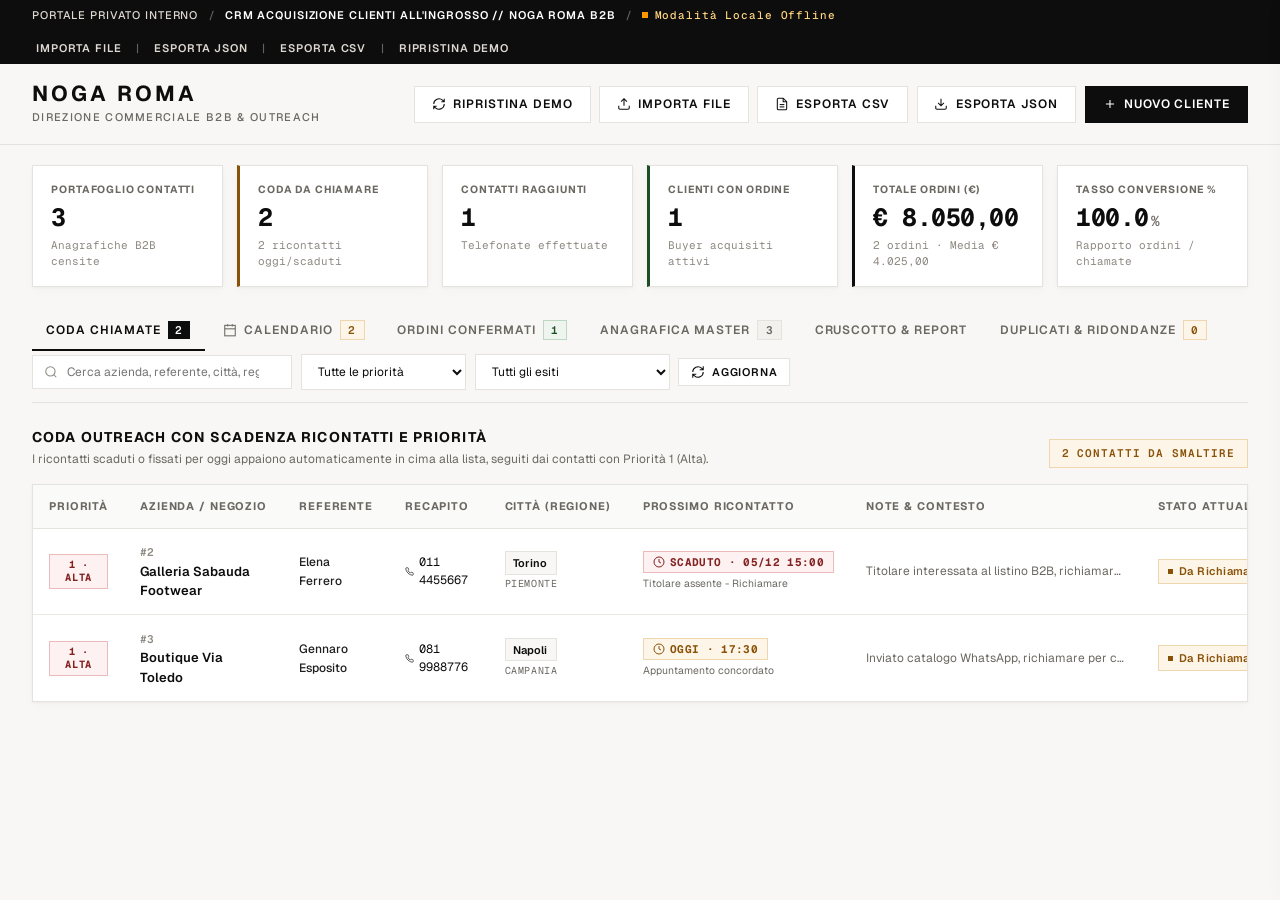
==== commit 4cd14442: "feat(calendar): add real-time callback scheduling, interactive monthly calendar & operational agenda" ====
--- a/index.html
+++ b/index.html
@@ -4,7 +4,7 @@
   <meta charset="UTF-8">
   <meta name="viewport" content="width=device-width, initial-scale=1.0">
   <title>NOGA ROMA | Gestionale B2B &amp; Acquisizione Clienti all'Ingrosso</title>
-  <meta name="description" content="Piattaforma gestionale interna NOGA ROMA per l'acquisizione buyer all'ingrosso, gestione ordini B2B e analisi territoriale.">
+  <meta name="description" content="Piattaforma gestionale interna NOGA ROMA per l'acquisizione buyer all'ingrosso, calendarizzazione ricontatti in tempo reale, gestione ordini B2B e analisi territoriale.">
 
   <!-- Font ufficiale Geist & Geist Mono ispirato all'ecosistema NOGA ROMA -->
   <link rel="preconnect" href="https://fonts.googleapis.com">
@@ -48,7 +48,7 @@
       </div>
 
       <div class="header-actions">
-        <button type="button" class="btn btn-outline" id="btnRipristinaDemo" title="Carica il dataset dimostrativo con ordini, regioni e duplicati">
+        <button type="button" class="btn btn-outline" id="btnRipristinaDemo" title="Carica il dataset dimostrativo con ordini, ricontatti, regioni e duplicati">
           <svg class="icon" aria-hidden="true" viewBox="0 0 24 24" fill="none" stroke="currentColor" stroke-width="1.8">
             <path d="M3 12a9 9 0 0 1 15-6.7L21 8M21 3v5h-5M21 12a9 9 0 0 1-15 6.7L3 16M3 21v-5h5"/>
           </svg>
@@ -101,7 +101,7 @@
       <div class="kpi-card highlight-urgent" id="kpiDaChiamareCard">
         <div class="kpi-label">Coda Da Chiamare</div>
         <div class="kpi-value" id="kpiDaChiamare">0</div>
-        <div class="kpi-meta">Ordinati per priorità</div>
+        <div class="kpi-meta" id="kpiDaChiamareMeta">Ordinati per scadenza e priorità</div>
       </div>
 
       <div class="kpi-card" id="kpiChiamatiCard">
@@ -130,15 +130,26 @@
     </div>
   </section>
 
-  <!-- Contenitore Principale delle 5 Viste -->
+  <!-- Contenitore Principale delle 6 Viste -->
   <main class="main-container">
 
-    <!-- Barra Navigazione a 5 Tab + Filtri Rapidi -->
+    <!-- Barra Navigazione a 6 Tab + Filtri Rapidi -->
     <div class="view-navigation-bar">
       <nav class="nav-tabs" aria-label="Viste principali del gestionale">
         <button type="button" class="tab-btn active" data-tab="tab-coda">
           <span class="tab-title">Coda Chiamate</span>
           <span class="tab-badge" id="badgeCodaCount">0</span>
+        </button>
+
+        <button type="button" class="tab-btn" data-tab="tab-calendario">
+          <svg class="icon tab-icon" aria-hidden="true" viewBox="0 0 24 24" fill="none" stroke="currentColor" stroke-width="1.8">
+            <rect x="3" y="4" width="18" height="18" rx="0" ry="0"/>
+            <line x1="16" y1="2" x2="16" y2="6"/>
+            <line x1="8" y1="2" x2="8" y2="6"/>
+            <line x1="3" y1="10" x2="21" y2="10"/>
+          </svg>
+          <span class="tab-title">Calendario</span>
+          <span class="tab-badge warning" id="badgeCalendarioCount" title="Appuntamenti di Oggi + Scaduti">0</span>
         </button>
 
         <button type="button" class="tab-btn" data-tab="tab-ordini">
@@ -197,13 +208,13 @@
     </div>
 
     <!-- ==================================================================== -->
-    <!-- TAB 1: CODA CHIAMATE (ORDINATA PER PRIORITÀ)                         -->
+    <!-- TAB 1: CODA CHIAMATE (CON SCADENZA RICONTATTI & PRIORITÀ)            -->
     <!-- ==================================================================== -->
     <section class="tab-content active" id="tab-coda" aria-label="Coda Chiamate">
       <div class="section-meta-header">
         <div>
-          <h2 class="section-title">CODA OUTREACH ORDINATA PER PRIORITÀ</h2>
-          <p class="section-subtitle">I contatti con Priorità 1 (Alta) sono sempre posizionati in cima. Clicca sul badge Priorità per cambiarla con 1 click.</p>
+          <h2 class="section-title">CODA OUTREACH CON SCADENZA RICONTATTI E PRIORITÀ</h2>
+          <p class="section-subtitle">I ricontatti scaduti o fissati per oggi appaiono automaticamente in cima alla lista, seguiti dai contatti con Priorità 1 (Alta).</p>
         </div>
         <div class="coda-summary-badge" id="codaSummaryBadge">
           0 CONTATTI DA SMALTIRE
@@ -220,6 +231,7 @@
                 <th>Referente</th>
                 <th class="col-phone">Recapito</th>
                 <th class="col-city">Città (Regione)</th>
+                <th class="col-callback">Prossimo Ricontatto</th>
                 <th>Note &amp; Contesto</th>
                 <th class="col-status">Stato Attuale</th>
                 <th class="col-actions-wide">Azioni Operatore</th>
@@ -241,7 +253,137 @@
     </section>
 
     <!-- ==================================================================== -->
-    <!-- TAB 2: ORDINI CONFERMATI (GRAFICO TOP CLIENTI + TABELLA ORDINI)      -->
+    <!-- TAB 2: CALENDARIO & AGENDA RICONTATTI IN TEMPO REALE                 -->
+    <!-- ==================================================================== -->
+    <section class="tab-content" id="tab-calendario" aria-label="Calendario e Agenda Ricontatti">
+      <div class="section-meta-header">
+        <div>
+          <h2 class="section-title">CALENDARIO INTERATTIVO &amp; AGENDA OPERATIVA RICONTATTI</h2>
+          <p class="section-subtitle">Pianificazione in tempo reale di appuntamenti telefonici, clienti non raggiungibili e follow-up ordini B2B.</p>
+        </div>
+
+        <div class="calendar-kpi-pills">
+          <div class="cal-stat-pill danger" id="calPillScaduti" title="Filtra appuntamenti scaduti o di oggi">
+            <span class="cal-stat-dot"></span>
+            <span class="cal-stat-label">Scaduti:</span>
+            <span class="cal-stat-num mono" id="calCountScaduti">0</span>
+          </div>
+          <div class="cal-stat-pill warning" id="calPillOggi" title="Filtra appuntamenti di oggi">
+            <span class="cal-stat-dot"></span>
+            <span class="cal-stat-label">Oggi:</span>
+            <span class="cal-stat-num mono" id="calCountOggi">0</span>
+          </div>
+          <div class="cal-stat-pill neutral" id="calPillFuturi" title="Mostra tutti gli appuntamenti pianificati">
+            <span class="cal-stat-dot"></span>
+            <span class="cal-stat-label">Futuri:</span>
+            <span class="cal-stat-num mono" id="calCountFuturi">0</span>
+          </div>
+          <div class="cal-stat-pill noir" id="calPillTotale">
+            <span class="cal-stat-label">Totale Agenda:</span>
+            <span class="cal-stat-num mono" id="calCountTotale">0</span>
+          </div>
+        </div>
+      </div>
+
+      <!-- Layout a 2 Colonne: Griglia Mensile a Sinistra + Agenda Operativa a Destra -->
+      <div class="calendar-workspace-grid">
+
+        <!-- COLONNA SINISTRA: GRIGLIA CALENDARIO MENSILE INTERATTIVA -->
+        <div class="calendar-month-panel">
+          <div class="calendar-nav-header">
+            <button type="button" class="btn btn-outline btn-xs" id="btnCalPrevMonth" aria-label="Mese precedente">
+              <svg class="icon" aria-hidden="true" viewBox="0 0 24 24" fill="none" stroke="currentColor" stroke-width="2">
+                <polyline points="15 18 9 12 15 6"/>
+              </svg>
+              Mese Prec.
+            </button>
+
+            <div class="calendar-current-month-wrap">
+              <h3 class="calendar-month-title" id="calMonthYearLabel">OTTOBRE 2026</h3>
+              <button type="button" class="btn-cal-today" id="btnCalToday">Vai a Oggi</button>
+            </div>
+
+            <button type="button" class="btn btn-outline btn-xs" id="btnCalNextMonth" aria-label="Mese successivo">
+              Mese Succ.
+              <svg class="icon" aria-hidden="true" viewBox="0 0 24 24" fill="none" stroke="currentColor" stroke-width="2">
+                <polyline points="9 18 15 12 9 6"/>
+              </svg>
+            </button>
+          </div>
+
+          <!-- Intestazione Giorni della Settimana (Lun - Dom) -->
+          <div class="calendar-weekdays-row" role="row">
+            <div class="cal-weekday">LUN</div>
+            <div class="cal-weekday">MAR</div>
+            <div class="cal-weekday">MER</div>
+            <div class="cal-weekday">GIO</div>
+            <div class="cal-weekday">VEN</div>
+            <div class="cal-weekday">SAB</div>
+            <div class="cal-weekday">DOM</div>
+          </div>
+
+          <!-- Griglia Dinamica Giorni del Mese -->
+          <div class="calendar-days-grid" id="calendarDaysGrid" role="grid" aria-label="Giorni del mese"></div>
+
+          <!-- Legenda Stati Calendario -->
+          <div class="calendar-legend-footer">
+            <div class="legend-item">
+              <span class="legend-swatch swatch-scaduto"></span>
+              <span>Scaduto / In Ritardo</span>
+            </div>
+            <div class="legend-item">
+              <span class="legend-swatch swatch-oggi"></span>
+              <span>Oggi (Da Chiamare)</span>
+            </div>
+            <div class="legend-item">
+              <span class="legend-swatch swatch-futuro"></span>
+              <span>Programmato Futuro</span>
+            </div>
+          </div>
+        </div>
+
+        <!-- COLONNA DESTRA: AGENDA OPERATIVA IN TEMPO REALE -->
+        <div class="calendar-agenda-panel">
+          <div class="agenda-panel-header">
+            <div>
+              <span class="card-tag" id="agendaHeaderEyebrow">AGENDA OPERATIVA</span>
+              <h3 class="card-title" id="agendaHeaderTitle">TUTTI I RICONTATTI PIANIFICATI</h3>
+            </div>
+
+            <div class="segmented-switch" role="group" aria-label="Filtro rapido agenda">
+              <button type="button" class="seg-btn active" id="btnAgendaFilterTutti" data-cal-filter="tutti">
+                Tutti i Pianificati
+              </button>
+              <button type="button" class="seg-btn" id="btnAgendaFilterOggiScaduti" data-cal-filter="oggi_scaduti">
+                Oggi &amp; Scaduti
+              </button>
+              <button type="button" class="seg-btn" id="btnAgendaFilterGiorno" data-cal-filter="giorno">
+                <span id="labelAgendaFilterGiorno">Giorno Selezionato</span>
+              </button>
+            </div>
+          </div>
+
+          <div class="agenda-cards-list" id="agendaCardsContainer"></div>
+
+          <div class="empty-state hidden" id="emptyAgenda">
+            <div class="empty-icon-box">
+              <svg aria-hidden="true" viewBox="0 0 24 24" fill="none" stroke="currentColor" stroke-width="1.5">
+                <rect x="3" y="4" width="18" height="18" rx="0" ry="0"/>
+                <line x1="16" y1="2" x2="16" y2="6"/>
+                <line x1="8" y1="2" x2="8" y2="6"/>
+                <line x1="3" y1="10" x2="21" y2="10"/>
+              </svg>
+            </div>
+            <h3 class="empty-title" id="emptyAgendaTitle">Nessun Appuntamento in Agenda</h3>
+            <p class="empty-desc" id="emptyAgendaDesc">Non ci sono ricontatti programmati per il filtro o la data selezionata. Clicca su "Pianifica" su qualsiasi cliente per fissare un appuntamento.</p>
+          </div>
+        </div>
+
+      </div>
+    </section>
+
+    <!-- ==================================================================== -->
+    <!-- TAB 3: ORDINI CONFERMATI (GRAFICO TOP CLIENTI + TABELLA ORDINI)      -->
     <!-- ==================================================================== -->
     <section class="tab-content" id="tab-ordini" aria-label="Ordini Confermati">
       <div class="section-meta-header">
@@ -309,13 +451,13 @@
     </section>
 
     <!-- ==================================================================== -->
-    <!-- TAB 3: ANAGRAFICA MASTER                                             -->
+    <!-- TAB 4: ANAGRAFICA MASTER                                             -->
     <!-- ==================================================================== -->
     <section class="tab-content" id="tab-anagrafica" aria-label="Anagrafica Master">
       <div class="section-meta-header">
         <div>
           <h2 class="section-title">REGISTRO ANAGRAFICO MASTER</h2>
-          <p class="section-subtitle">Catalogo completo dei negozi e buyer con referente, regione geografica, priorità e storico ordini.</p>
+          <p class="section-subtitle">Catalogo completo dei negozi e buyer con referente, regione geografica, priorità, ricontatti e storico ordini.</p>
         </div>
         <div class="table-actions-toolbar">
           <span class="results-counter" id="anagraficaCounter">Visualizzati: 0 contatti</span>
@@ -332,6 +474,7 @@
                 <th>Referente / Buyer</th>
                 <th class="col-phone">Telefono</th>
                 <th class="col-city">Città (Regione)</th>
+                <th class="col-callback">Prossimo Ricontatto</th>
                 <th class="col-amount">Totale Ordini (&euro;)</th>
                 <th class="col-status">Esito Commerciale</th>
                 <th class="col-date">Ultimo Contatto</th>
@@ -355,7 +498,7 @@
     </section>
 
     <!-- ==================================================================== -->
-    <!-- TAB 4: CRUSCOTTO & REPORT (FUNNEL + ANALISI CITTÀ E REGIONE)         -->
+    <!-- TAB 5: CRUSCOTTO & REPORT (FUNNEL + ANALISI CITTÀ E REGIONE)         -->
     <!-- ==================================================================== -->
     <section class="tab-content" id="tab-analitiche" aria-label="Cruscotto e Report">
       <div class="section-meta-header">
@@ -490,7 +633,7 @@
     </section>
 
     <!-- ==================================================================== -->
-    <!-- TAB 5: DUPLICATI & RIDONDANZE (BONIFICA E MERGE SCHEDE)              -->
+    <!-- TAB 6: DUPLICATI & RIDONDANZE (BONIFICA E MERGE SCHEDE)              -->
     <!-- ==================================================================== -->
     <section class="tab-content" id="tab-duplicati" aria-label="Duplicati e Ridondanze">
       <div class="section-meta-header">
@@ -521,13 +664,13 @@
   </main>
 
   <!-- ====================================================================== -->
-  <!-- MODAL 1: REGISTRA ESITO CHIAMATA (+ ORDINE IN € + CHIP NOTE RAPIDE)    -->
+  <!-- MODAL 1: REGISTRA ESITO CHIAMATA (+ ORDINE € + CALENDARIZZA RICONTATTO)-->
   <!-- ====================================================================== -->
   <div class="modal-backdrop" id="modalEsitoBackdrop" role="dialog" aria-modal="true" aria-labelledby="modalEsitoAziendaTitle">
     <div class="modal-container modal-lg">
       <div class="modal-header">
         <div>
-          <span class="modal-eyebrow">REGISTRAZIONE ESITO TELEFONATA &amp; ORDINE</span>
+          <span class="modal-eyebrow">REGISTRAZIONE ESITO TELEFONATA, ORDINE &amp; RICONTATTO</span>
           <h3 class="modal-title" id="modalEsitoAziendaTitle">Azienda</h3>
         </div>
         <button type="button" class="modal-close-btn" id="modalEsitoCloseBtn" aria-label="Chiudi modale">&times;</button>
@@ -549,6 +692,20 @@
             <span class="info-k">Storico Ordini:</span>
             <span class="info-v mono" id="modalEsitoTotaleOrdini">&euro; 0,00</span>
           </div>
+        </div>
+
+        <!-- Pulsante Rapido Non Risponde / Occupato (1-Click) -->
+        <div class="quick-outcome-banner">
+          <span class="quick-outcome-label">Azione Rapida Telefono:</span>
+          <button type="button" class="btn btn-outline btn-xs" id="btnQuickNonRisponde">
+            <svg class="icon" aria-hidden="true" viewBox="0 0 24 24" fill="none" stroke="currentColor" stroke-width="1.8">
+              <rect x="3" y="4" width="18" height="18" rx="0" ry="0"/>
+              <line x1="16" y1="2" x2="16" y2="6"/>
+              <line x1="8" y1="2" x2="8" y2="6"/>
+              <line x1="3" y1="10" x2="21" y2="10"/>
+            </svg>
+            Non risponde / Occupato (Pianifica Ricontatto)
+          </button>
         </div>
 
         <div class="form-row">
@@ -595,6 +752,51 @@
           </div>
         </div>
 
+        <!-- Blocco Calendarizza Ricontatto / Appuntamento -->
+        <div class="schedule-callback-box" id="boxCalendarizzaEsito">
+          <div class="schedule-box-header">
+            <div class="schedule-box-title">
+              <svg class="icon" aria-hidden="true" viewBox="0 0 24 24" fill="none" stroke="currentColor" stroke-width="1.8">
+                <rect x="3" y="4" width="18" height="18" rx="0" ry="0"/>
+                <line x1="16" y1="2" x2="16" y2="6"/>
+                <line x1="8" y1="2" x2="8" y2="6"/>
+                <line x1="3" y1="10" x2="21" y2="10"/>
+              </svg>
+              <span>CALENDARIZZA RICONTATTO / APPUNTAMENTO (OPZIONALE)</span>
+            </div>
+            <button type="button" class="btn-link-clear" id="btnEsitoRimuoviRicontatto">Rimuovi Ricontatto</button>
+          </div>
+
+          <div class="schedule-quick-slots" aria-label="Pulsanti rapidi data e ora a 1 click">
+            <button type="button" class="slot-btn" data-target-prefix="esito" data-quick-slot="tra_1_ora">Tra 1 Ora</button>
+            <button type="button" class="slot-btn" data-target-prefix="esito" data-quick-slot="oggi_pomeriggio">Oggi Pomeriggio (15:30)</button>
+            <button type="button" class="slot-btn" data-target-prefix="esito" data-quick-slot="domani_mattina">Domani Mattina (10:00)</button>
+            <button type="button" class="slot-btn" data-target-prefix="esito" data-quick-slot="domani_pomeriggio">Domani Pomeriggio (16:00)</button>
+            <button type="button" class="slot-btn" data-target-prefix="esito" data-quick-slot="lunedi_prossimo">Lunedì Prossimo (10:00)</button>
+          </div>
+
+          <div class="form-row schedule-inputs-row">
+            <div class="form-group flex-1">
+              <label class="form-label" for="esitoInputDataRicontatto">Data Ricontatto</label>
+              <input type="date" id="esitoInputDataRicontatto" class="form-control mono">
+            </div>
+            <div class="form-group flex-1">
+              <label class="form-label" for="esitoInputOraRicontatto">Ora Ricontatto</label>
+              <input type="time" id="esitoInputOraRicontatto" class="form-control mono">
+            </div>
+            <div class="form-group flex-2">
+              <label class="form-label" for="esitoSelectMotivoRicontatto">Motivo del Ricontatto</label>
+              <select id="esitoSelectMotivoRicontatto" class="form-control">
+                <option value="">-- Seleziona motivo ricontatto --</option>
+                <option value="Non risponde - Riprovare">Non risponde / Segreteria (Riprovare)</option>
+                <option value="Titolare assente - Richiamare">Titolare assente (Richiamare in orario concordato)</option>
+                <option value="Appuntamento concordato">Appuntamento telefonico concordato</option>
+                <option value="Follow-up nuovo ordine">Follow-up cliente acquisito (Proposta nuovo ordine)</option>
+              </select>
+            </div>
+          </div>
+        </div>
+
         <div class="form-group">
           <label class="form-label" for="textareaNuoveNote">Note Commerciali / Dettaglio Ordine</label>
           <div class="quick-chips-bar" aria-label="Note rapide a 1 click">
@@ -603,7 +805,7 @@
             <button type="button" class="chip-btn" data-chip="Inviare catalogo e foto su WhatsApp">+ Inviare catalogo WhatsApp</button>
             <button type="button" class="chip-btn" data-chip="Richiede listino B2B aggiornato">+ Richiede listino B2B</button>
           </div>
-          <textarea id="textareaNuoveNote" class="form-control" rows="3" placeholder="Annotazioni sulla conversazione o composizione dell'ordine..."></textarea>
+          <textarea id="textareaNuoveNote" class="form-control" rows="2" placeholder="Annotazioni sulla conversazione o composizione dell'ordine..."></textarea>
         </div>
 
         <div class="notes-history-section" id="modalEsitoStoricoWrapper">
@@ -620,7 +822,106 @@
   </div>
 
   <!-- ====================================================================== -->
-  <!-- MODAL 2: NUOVO / MODIFICA CONTATTO CLIENTE                             -->
+  <!-- MODAL 2: PIANIFICA / SPOSTA RICONTATTO RAPIDO (DA TABELLE E CALENDARIO)-->
+  <!-- ====================================================================== -->
+  <div class="modal-backdrop" id="modalPianificaBackdrop" role="dialog" aria-modal="true" aria-labelledby="modalPianificaTitle">
+    <div class="modal-container modal-lg">
+      <div class="modal-header">
+        <div>
+          <span class="modal-eyebrow">CALENDARIZZAZIONE IN TEMPO REALE</span>
+          <h3 class="modal-title" id="modalPianificaTitle">Pianifica Ricontatto</h3>
+        </div>
+        <button type="button" class="modal-close-btn" id="modalPianificaCloseBtn" aria-label="Chiudi modale">&times;</button>
+      </div>
+
+      <form id="formPianificaRicontatto" class="modal-body">
+        <input type="hidden" id="pianificaIdContatto">
+
+        <div class="lead-quick-info">
+          <div class="info-cell">
+            <span class="info-k">Cliente:</span>
+            <span class="info-v" id="modalPianificaAzienda">-</span>
+          </div>
+          <div class="info-cell">
+            <span class="info-k">Telefono:</span>
+            <span class="info-v mono" id="modalPianificaTelefono">-</span>
+          </div>
+          <div class="info-cell">
+            <span class="info-k">Ricontatto Attuale:</span>
+            <span class="info-v mono" id="modalPianificaAttuale">Nessuno</span>
+          </div>
+        </div>
+
+        <div class="schedule-callback-box active-box">
+          <div class="schedule-box-header">
+            <div class="schedule-box-title">
+              <svg class="icon" aria-hidden="true" viewBox="0 0 24 24" fill="none" stroke="currentColor" stroke-width="1.8">
+                <rect x="3" y="4" width="18" height="18" rx="0" ry="0"/>
+                <line x1="16" y1="2" x2="16" y2="6"/>
+                <line x1="8" y1="2" x2="8" y2="6"/>
+                <line x1="3" y1="10" x2="21" y2="10"/>
+              </svg>
+              <span>SELEZIONA SLOT RAPIDO A 1 CLICK OPPURE DATA E ORA PERSONALIZZATE</span>
+            </div>
+            <button type="button" class="btn-link-clear" id="btnPianificaRimuovi">Rimuovi dal Calendario</button>
+          </div>
+
+          <div class="schedule-quick-slots" aria-label="Scelte rapide orario ricontatto">
+            <button type="button" class="slot-btn" data-target-prefix="pianifica" data-quick-slot="tra_1_ora">Tra 1 Ora</button>
+            <button type="button" class="slot-btn" data-target-prefix="pianifica" data-quick-slot="oggi_pomeriggio">Oggi Pomeriggio (15:30)</button>
+            <button type="button" class="slot-btn" data-target-prefix="pianifica" data-quick-slot="domani_mattina">Domani Mattina (10:00)</button>
+            <button type="button" class="slot-btn" data-target-prefix="pianifica" data-quick-slot="domani_pomeriggio">Domani Pomeriggio (16:00)</button>
+            <button type="button" class="slot-btn" data-target-prefix="pianifica" data-quick-slot="lunedi_prossimo">Lunedì Prossimo (10:00)</button>
+            <button type="button" class="slot-btn" data-target-prefix="pianifica" data-quick-slot="piu_1_giorno">+1 Giorno (Stessa Ora)</button>
+          </div>
+
+          <div class="form-row schedule-inputs-row">
+            <div class="form-group flex-1">
+              <label class="form-label" for="pianificaInputData">Data Appuntamento *</label>
+              <input type="date" id="pianificaInputData" class="form-control mono" required>
+            </div>
+            <div class="form-group flex-1">
+              <label class="form-label" for="pianificaInputOra">Ora Appuntamento *</label>
+              <input type="time" id="pianificaInputOra" class="form-control mono" required>
+            </div>
+          </div>
+
+          <div class="form-row">
+            <div class="form-group flex-2">
+              <label class="form-label" for="pianificaSelectMotivo">Motivo del Ricontatto</label>
+              <select id="pianificaSelectMotivo" class="form-control">
+                <option value="Appuntamento concordato">Appuntamento telefonico concordato</option>
+                <option value="Non risponde - Riprovare">Non risponde / Segreteria (Riprovare)</option>
+                <option value="Titolare assente - Richiamare">Titolare assente (Richiamare in orario concordato)</option>
+                <option value="Follow-up nuovo ordine">Follow-up cliente acquisito (Proposta nuovo ordine)</option>
+              </select>
+            </div>
+            <div class="form-group flex-1">
+              <label class="form-label" for="pianificaSelectPriorita">Priorità</label>
+              <select id="pianificaSelectPriorita" class="form-control">
+                <option value="1">1 &mdash; Alta / Urgente</option>
+                <option value="2">2 &mdash; Normale</option>
+                <option value="3">3 &mdash; Bassa</option>
+              </select>
+            </div>
+          </div>
+        </div>
+
+        <div class="form-group">
+          <label class="form-label" for="pianificaInputNota">Nota Aggiuntiva per il Ricontatto (Opzionale)</label>
+          <input type="text" id="pianificaInputNota" class="form-control" placeholder="Es. Chiedere direttamente della Sig.ra Elena dopo le 15:00...">
+        </div>
+
+        <div class="modal-footer">
+          <button type="button" class="btn btn-outline" id="btnAnnullaPianifica">Annulla</button>
+          <button type="submit" class="btn btn-primary" id="btnSalvaPianifica">Salva in Calendario</button>
+        </div>
+      </form>
+    </div>
+  </div>
+
+  <!-- ====================================================================== -->
+  <!-- MODAL 3: NUOVO / MODIFICA CONTATTO CLIENTE                             -->
   <!-- ====================================================================== -->
   <div class="modal-backdrop" id="modalNuovoBackdrop" role="dialog" aria-modal="true" aria-labelledby="modalContattoTitle">
     <div class="modal-container">
@@ -694,7 +995,7 @@
   </div>
 
   <!-- ====================================================================== -->
-  <!-- MODAL 3: AGGIUNGI NUOVO ORDINE (€) NEL TEMPO                           -->
+  <!-- MODAL 4: AGGIUNGI NUOVO ORDINE (€) NEL TEMPO                           -->
   <!-- ====================================================================== -->
   <div class="modal-backdrop" id="modalNuovoOrdineBackdrop" role="dialog" aria-modal="true" aria-labelledby="modalNuovoOrdineTitle">
     <div class="modal-container">
@@ -740,7 +1041,7 @@
   </div>
 
   <!-- ====================================================================== -->
-  <!-- MODAL 4: IMPORTAZIONE UNIVERSALE (JSON, CSV, TXT, EXCEL COPY-PASTE)    -->
+  <!-- MODAL 5: IMPORTAZIONE UNIVERSALE (JSON, CSV, TXT, EXCEL COPY-PASTE)    -->
   <!-- ====================================================================== -->
   <div class="modal-backdrop" id="modalImportBackdrop" role="dialog" aria-modal="true" aria-labelledby="modalImportTitle">
     <div class="modal-container modal-lg">
@@ -794,7 +1095,7 @@
   </div>
 
   <!-- ====================================================================== -->
-  <!-- MODAL 5: CONFERMA ELIMINAZIONE CLIENTE (SICUREZZA ANTI-ERRORE)         -->
+  <!-- MODAL 6: CONFERMA ELIMINAZIONE CLIENTE (SICUREZZA ANTI-ERRORE)         -->
   <!-- ====================================================================== -->
   <div class="modal-backdrop" id="modalEliminaBackdrop" role="dialog" aria-modal="true" aria-labelledby="modalEliminaTitle">
     <div class="modal-container modal-sm">
@@ -852,6 +1153,14 @@
         <div class="detail-row">
           <span class="detail-k">Città / Regione:</span>
           <span class="detail-v" id="drawerCitta">-</span>
+        </div>
+        <div class="detail-row">
+          <span class="detail-k">Prossimo Ricontatto:</span>
+          <span class="detail-v" id="drawerRicontatto">-</span>
+        </div>
+        <div class="detail-row">
+          <span class="detail-k">Motivo Ricontatto:</span>
+          <span class="detail-v" id="drawerMotivoRicontatto">-</span>
         </div>
         <div class="detail-row">
           <span class="detail-k">Stato Chiamata:</span>
@@ -897,6 +1206,16 @@
             Registra Esito Telefonata
           </button>
 
+          <button type="button" class="btn btn-outline w-100" id="drawerBtnPianifica">
+            <svg class="icon" aria-hidden="true" viewBox="0 0 24 24" fill="none" stroke="currentColor" stroke-width="1.8">
+              <rect x="3" y="4" width="18" height="18" rx="0" ry="0"/>
+              <line x1="16" y1="2" x2="16" y2="6"/>
+              <line x1="8" y1="2" x2="8" y2="6"/>
+              <line x1="3" y1="10" x2="21" y2="10"/>
+            </svg>
+            Pianifica / Sposta Ricontatto
+          </button>
+
           <button type="button" class="btn btn-outline w-100" id="drawerBtnModificaContatto">
             Modifica Referente / Anagrafica
           </button>
--- a/style.css
+++ b/style.css
@@ -1775,10 +1775,621 @@
   border-left-color: var(--badge-danger-text);
 }
 
+/* ==========================================================================
+   10. MODULO CALENDARIO INTERATTIVO & AGENDA RICONTATTI IN TEMPO REALE
+   ========================================================================== */
+.tab-icon {
+  width: 14px;
+  height: 14px;
+}
+
+.col-callback {
+  width: 175px;
+}
+
+.flex-2 {
+  flex: 2;
+}
+
+/* Badge Ricontatto in Coda Chiamate, Anagrafica e Drawer */
+.callback-pill {
+  display: inline-flex;
+  align-items: center;
+  gap: 0.35rem;
+  padding: 0.2rem 0.55rem;
+  font-family: var(--font-mono);
+  font-size: 0.6875rem;
+  font-weight: 700;
+  letter-spacing: 0.03em;
+  border: 1px solid transparent;
+  cursor: pointer;
+  transition: all var(--transition-fast);
+  white-space: nowrap;
+}
+
+.callback-pill:hover {
+  border-color: var(--text-noir);
+}
+
+.callback-pill svg {
+  width: 12px;
+  height: 12px;
+  flex-shrink: 0;
+}
+
+.callback-pill.scaduto {
+  background-color: var(--badge-danger-bg);
+  color: var(--badge-danger-text);
+  border-color: var(--badge-danger-border);
+}
+
+.callback-pill.oggi {
+  background-color: var(--badge-warning-bg);
+  color: var(--badge-warning-text);
+  border-color: var(--badge-warning-border);
+}
+
+.callback-pill.futuro {
+  background-color: var(--badge-neutral-bg);
+  color: var(--text-noir);
+  border-color: var(--badge-neutral-border);
+}
+
+.callback-reason-sub {
+  display: block;
+  font-size: 0.65rem;
+  color: var(--text-secondary);
+  margin-top: 0.15rem;
+  max-width: 165px;
+  white-space: nowrap;
+  overflow: hidden;
+  text-overflow: ellipsis;
+}
+
+/* Pillole KPI Rapide in Testa al Calendario */
+.calendar-kpi-pills {
+  display: flex;
+  align-items: center;
+  gap: 0.5rem;
+  flex-wrap: wrap;
+}
+
+.cal-stat-pill {
+  display: inline-flex;
+  align-items: center;
+  gap: 0.4rem;
+  padding: 0.35rem 0.75rem;
+  font-size: 0.7rem;
+  font-weight: 600;
+  letter-spacing: 0.05em;
+  text-transform: uppercase;
+  border: 1px solid var(--border-light);
+  background-color: var(--bg-white);
+  cursor: pointer;
+  transition: all var(--transition-fast);
+}
+
+.cal-stat-pill:hover {
+  border-color: var(--text-noir);
+}
+
+.cal-stat-pill.danger {
+  background-color: var(--badge-danger-bg);
+  color: var(--badge-danger-text);
+  border-color: var(--badge-danger-border);
+}
+
+.cal-stat-pill.warning {
+  background-color: var(--badge-warning-bg);
+  color: var(--badge-warning-text);
+  border-color: var(--badge-warning-border);
+}
+
+.cal-stat-pill.neutral {
+  background-color: var(--bg-white);
+  color: var(--text-noir);
+  border-color: var(--border-light);
+}
+
+.cal-stat-pill.noir {
+  background-color: var(--text-noir);
+  color: var(--text-inverse);
+  border-color: var(--text-noir);
+  cursor: default;
+}
+
+.cal-stat-dot {
+  width: 6px;
+  height: 6px;
+  background-color: currentColor;
+}
+
+.cal-stat-num {
+  font-weight: 700;
+  font-size: 0.8rem;
+}
+
+/* Griglia a 2 Colonne: Mese a Sinistra + Agenda a Destra */
+.calendar-workspace-grid {
+  display: grid;
+  grid-template-columns: 1.15fr 1fr;
+  gap: 1.5rem;
+  align-items: start;
+}
+
+.calendar-month-panel,
+.calendar-agenda-panel {
+  background-color: var(--bg-white);
+  border: 1px solid var(--border-light);
+  box-shadow: var(--shadow-editorial);
+  padding: 1.35rem 1.5rem;
+}
+
+.calendar-nav-header {
+  display: flex;
+  justify-content: space-between;
+  align-items: center;
+  padding-bottom: 1rem;
+  margin-bottom: 1rem;
+  border-bottom: 1px solid var(--border-hairline);
+  gap: 0.75rem;
+}
+
+.calendar-current-month-wrap {
+  display: flex;
+  align-items: center;
+  gap: 0.75rem;
+}
+
+.calendar-month-title {
+  font-size: 0.95rem;
+  font-weight: 700;
+  letter-spacing: 0.1em;
+  text-transform: uppercase;
+  color: var(--text-noir);
+}
+
+.btn-cal-today {
+  background-color: var(--bg-sand);
+  border: 1px solid var(--border-light);
+  color: var(--text-noir);
+  font-family: var(--font-mono);
+  font-size: 0.65rem;
+  font-weight: 600;
+  text-transform: uppercase;
+  letter-spacing: 0.06em;
+  padding: 0.2rem 0.55rem;
+  cursor: pointer;
+  transition: all var(--transition-fast);
+}
+
+.btn-cal-today:hover {
+  background-color: var(--text-noir);
+  color: var(--text-inverse);
+  border-color: var(--text-noir);
+}
+
+/* Intestazione Giorni Settimana */
+.calendar-weekdays-row {
+  display: grid;
+  grid-template-columns: repeat(7, minmax(0, 1fr));
+  border-top: 1px solid var(--border-light);
+  border-left: 1px solid var(--border-light);
+  background-color: var(--bg-elevated);
+}
+
+.cal-weekday {
+  padding: 0.5rem 0.35rem;
+  text-align: center;
+  font-family: var(--font-mono);
+  font-size: 0.65rem;
+  font-weight: 700;
+  letter-spacing: 0.08em;
+  color: var(--text-secondary);
+  border-right: 1px solid var(--border-light);
+  border-bottom: 1px solid var(--border-light);
+}
+
+/* Celle Giorni del Mese */
+.calendar-days-grid {
+  display: grid;
+  grid-template-columns: repeat(7, minmax(0, 1fr));
+  border-left: 1px solid var(--border-light);
+}
+
+.cal-day-cell {
+  min-height: 92px;
+  padding: 0.45rem;
+  border-right: 1px solid var(--border-light);
+  border-bottom: 1px solid var(--border-light);
+  background-color: var(--bg-white);
+  display: flex;
+  flex-direction: column;
+  justify-content: space-between;
+  gap: 0.35rem;
+  cursor: pointer;
+  transition: background-color var(--transition-fast);
+  position: relative;
+}
+
+.cal-day-cell:hover {
+  background-color: var(--bg-sand);
+}
+
+.cal-day-cell.outside-month {
+  background-color: var(--bg-elevated);
+  color: var(--text-muted);
+  cursor: default;
+}
+
+.cal-day-cell.is-today {
+  background-color: var(--bg-sand);
+  box-shadow: inset 0 2px 0 0 var(--text-noir);
+}
+
+.cal-day-cell.is-selected {
+  outline: 2px solid var(--text-noir);
+  outline-offset: -2px;
+  z-index: 2;
+}
+
+.cal-day-top {
+  display: flex;
+  justify-content: space-between;
+  align-items: center;
+}
+
+.cal-day-num {
+  font-family: var(--font-mono);
+  font-size: 0.75rem;
+  font-weight: 700;
+  color: var(--text-noir);
+}
+
+.cal-day-cell.outside-month .cal-day-num {
+  color: var(--text-muted);
+  font-weight: 400;
+}
+
+.cal-today-tag {
+  font-family: var(--font-mono);
+  font-size: 0.55rem;
+  font-weight: 700;
+  text-transform: uppercase;
+  padding: 0.08rem 0.3rem;
+  background-color: var(--text-noir);
+  color: var(--text-inverse);
+}
+
+.cal-day-events {
+  display: flex;
+  flex-direction: column;
+  gap: 0.22rem;
+}
+
+.cal-event-chip {
+  font-family: var(--font-mono);
+  font-size: 0.62rem;
+  font-weight: 600;
+  padding: 0.15rem 0.32rem;
+  border: 1px solid transparent;
+  white-space: nowrap;
+  overflow: hidden;
+  text-overflow: ellipsis;
+  line-height: 1.25;
+}
+
+.cal-event-chip.scaduto {
+  background-color: var(--badge-danger-bg);
+  color: var(--badge-danger-text);
+  border-color: var(--badge-danger-border);
+}
+
+.cal-event-chip.oggi {
+  background-color: var(--badge-warning-bg);
+  color: var(--badge-warning-text);
+  border-color: var(--badge-warning-border);
+}
+
+.cal-event-chip.futuro {
+  background-color: var(--bg-sand);
+  color: var(--text-noir);
+  border-color: var(--border-dark);
+}
+
+.cal-more-count {
+  font-family: var(--font-mono);
+  font-size: 0.6rem;
+  font-weight: 700;
+  color: var(--text-secondary);
+  padding-left: 0.15rem;
+}
+
+/* Legenda Calendario */
+.calendar-legend-footer {
+  display: flex;
+  align-items: center;
+  gap: 1.25rem;
+  padding-top: 0.9rem;
+  margin-top: 0.85rem;
+  border-top: 1px solid var(--border-hairline);
+  font-size: 0.7rem;
+  color: var(--text-secondary);
+  flex-wrap: wrap;
+}
+
+.legend-item {
+  display: inline-flex;
+  align-items: center;
+  gap: 0.4rem;
+}
+
+.legend-swatch {
+  width: 10px;
+  height: 10px;
+  border: 1px solid transparent;
+}
+
+.swatch-scaduto {
+  background-color: var(--badge-danger-bg);
+  border-color: var(--badge-danger-text);
+}
+
+.swatch-oggi {
+  background-color: var(--badge-warning-bg);
+  border-color: var(--badge-warning-text);
+}
+
+.swatch-futuro {
+  background-color: var(--bg-sand);
+  border-color: var(--text-noir);
+}
+
+/* Colonna Destra: Agenda Operativa */
+.agenda-panel-header {
+  display: flex;
+  justify-content: space-between;
+  align-items: flex-start;
+  gap: 0.85rem;
+  padding-bottom: 0.9rem;
+  margin-bottom: 1rem;
+  border-bottom: 1px solid var(--border-hairline);
+  flex-wrap: wrap;
+}
+
+.agenda-cards-list {
+  display: flex;
+  flex-direction: column;
+  gap: 0.85rem;
+  max-height: 640px;
+  overflow-y: auto;
+  padding-right: 0.2rem;
+}
+
+.agenda-card {
+  background-color: var(--bg-sand);
+  border: 1px solid var(--border-light);
+  border-left: 3px solid var(--text-noir);
+  padding: 0.95rem 1.1rem;
+  display: flex;
+  flex-direction: column;
+  gap: 0.65rem;
+  transition: border-color var(--transition-fast);
+}
+
+.agenda-card.scaduto {
+  border-left-color: var(--badge-danger-text);
+  background-color: var(--bg-white);
+}
+
+.agenda-card.oggi {
+  border-left-color: var(--badge-warning-text);
+  background-color: var(--bg-white);
+}
+
+.agenda-card-top {
+  display: flex;
+  justify-content: space-between;
+  align-items: center;
+  gap: 0.5rem;
+  flex-wrap: wrap;
+}
+
+.agenda-time-group {
+  display: inline-flex;
+  align-items: center;
+  gap: 0.5rem;
+  flex-wrap: wrap;
+}
+
+.agenda-time-badge {
+  font-family: var(--font-mono);
+  font-size: 0.78rem;
+  font-weight: 700;
+  color: var(--text-noir);
+  background-color: var(--bg-white);
+  border: 1px solid var(--border-light);
+  padding: 0.18rem 0.55rem;
+}
+
+.agenda-company-row {
+  display: flex;
+  justify-content: space-between;
+  align-items: baseline;
+  gap: 0.75rem;
+  flex-wrap: wrap;
+}
+
+.agenda-company-name {
+  font-size: 0.9rem;
+  font-weight: 700;
+  color: var(--text-noir);
+  cursor: pointer;
+}
+
+.agenda-company-name:hover {
+  text-decoration: underline;
+}
+
+.agenda-meta-grid {
+  display: flex;
+  flex-wrap: wrap;
+  gap: 0.85rem;
+  font-size: 0.75rem;
+  color: var(--text-secondary);
+}
+
+.agenda-reason-banner {
+  background-color: var(--bg-elevated);
+  border: 1px solid var(--border-hairline);
+  padding: 0.45rem 0.65rem;
+  font-size: 0.74rem;
+  color: var(--text-body);
+  display: flex;
+  flex-direction: column;
+  gap: 0.2rem;
+}
+
+.agenda-reason-title {
+  font-weight: 700;
+  color: var(--text-noir);
+  font-size: 0.72rem;
+  text-transform: uppercase;
+  letter-spacing: 0.04em;
+}
+
+.agenda-card-actions {
+  display: flex;
+  align-items: center;
+  justify-content: space-between;
+  gap: 0.45rem;
+  padding-top: 0.55rem;
+  border-top: 1px solid var(--border-hairline);
+  flex-wrap: wrap;
+}
+
+.agenda-actions-left,
+.agenda-actions-right {
+  display: flex;
+  align-items: center;
+  gap: 0.4rem;
+  flex-wrap: wrap;
+}
+
+/* Box Calendarizzazione dentro i Modali */
+.quick-outcome-banner {
+  display: flex;
+  align-items: center;
+  justify-content: space-between;
+  gap: 0.75rem;
+  background-color: var(--badge-warning-bg);
+  border: 1px solid var(--badge-warning-border);
+  padding: 0.55rem 0.85rem;
+  flex-wrap: wrap;
+}
+
+.quick-outcome-label {
+  font-size: 0.6875rem;
+  font-weight: 700;
+  letter-spacing: 0.06em;
+  text-transform: uppercase;
+  color: var(--badge-warning-text);
+}
+
+.schedule-callback-box {
+  background-color: var(--bg-sand);
+  border: 1px solid var(--border-light);
+  padding: 0.9rem 1rem;
+  display: flex;
+  flex-direction: column;
+  gap: 0.75rem;
+}
+
+.schedule-callback-box.active-box,
+.schedule-callback-box.highlight-schedule {
+  border-color: var(--text-noir);
+  background-color: var(--bg-elevated);
+}
+
+.schedule-box-header {
+  display: flex;
+  justify-content: space-between;
+  align-items: center;
+  gap: 0.5rem;
+  flex-wrap: wrap;
+}
+
+.schedule-box-title {
+  display: inline-flex;
+  align-items: center;
+  gap: 0.45rem;
+  font-size: 0.6875rem;
+  font-weight: 700;
+  letter-spacing: 0.08em;
+  text-transform: uppercase;
+  color: var(--text-noir);
+}
+
+.schedule-box-title .icon {
+  width: 14px;
+  height: 14px;
+}
+
+.btn-link-clear {
+  background: transparent;
+  border: 1px solid var(--border-light);
+  color: var(--text-secondary);
+  font-family: var(--font-mono);
+  font-size: 0.65rem;
+  font-weight: 600;
+  text-transform: uppercase;
+  padding: 0.2rem 0.55rem;
+  cursor: pointer;
+  transition: all var(--transition-fast);
+}
+
+.btn-link-clear:hover {
+  border-color: var(--badge-danger-text);
+  color: var(--badge-danger-text);
+  background-color: var(--badge-danger-bg);
+}
+
+.schedule-quick-slots {
+  display: flex;
+  flex-wrap: wrap;
+  gap: 0.4rem;
+}
+
+.slot-btn {
+  background-color: var(--bg-white);
+  border: 1px solid var(--border-light);
+  color: var(--text-noir);
+  font-family: var(--font-mono);
+  font-size: 0.6875rem;
+  font-weight: 600;
+  padding: 0.32rem 0.65rem;
+  cursor: pointer;
+  transition: all var(--transition-fast);
+}
+
+.slot-btn:hover,
+.slot-btn.active {
+  background-color: var(--text-noir);
+  color: var(--text-inverse);
+  border-color: var(--text-noir);
+}
+
+.schedule-inputs-row {
+  align-items: flex-end;
+}
+
 /* Responsive */
 @media screen and (max-width: 1180px) {
   .kpi-grid-6 {
     grid-template-columns: repeat(3, minmax(0, 1fr));
+  }
+  .calendar-workspace-grid {
+    grid-template-columns: 1fr;
   }
 }
 
@@ -1799,4 +2410,8 @@
     flex-direction: column;
     grid-template-columns: 1fr;
   }
-}
+  .cal-day-cell {
+    min-height: 70px;
+  }
+}
+
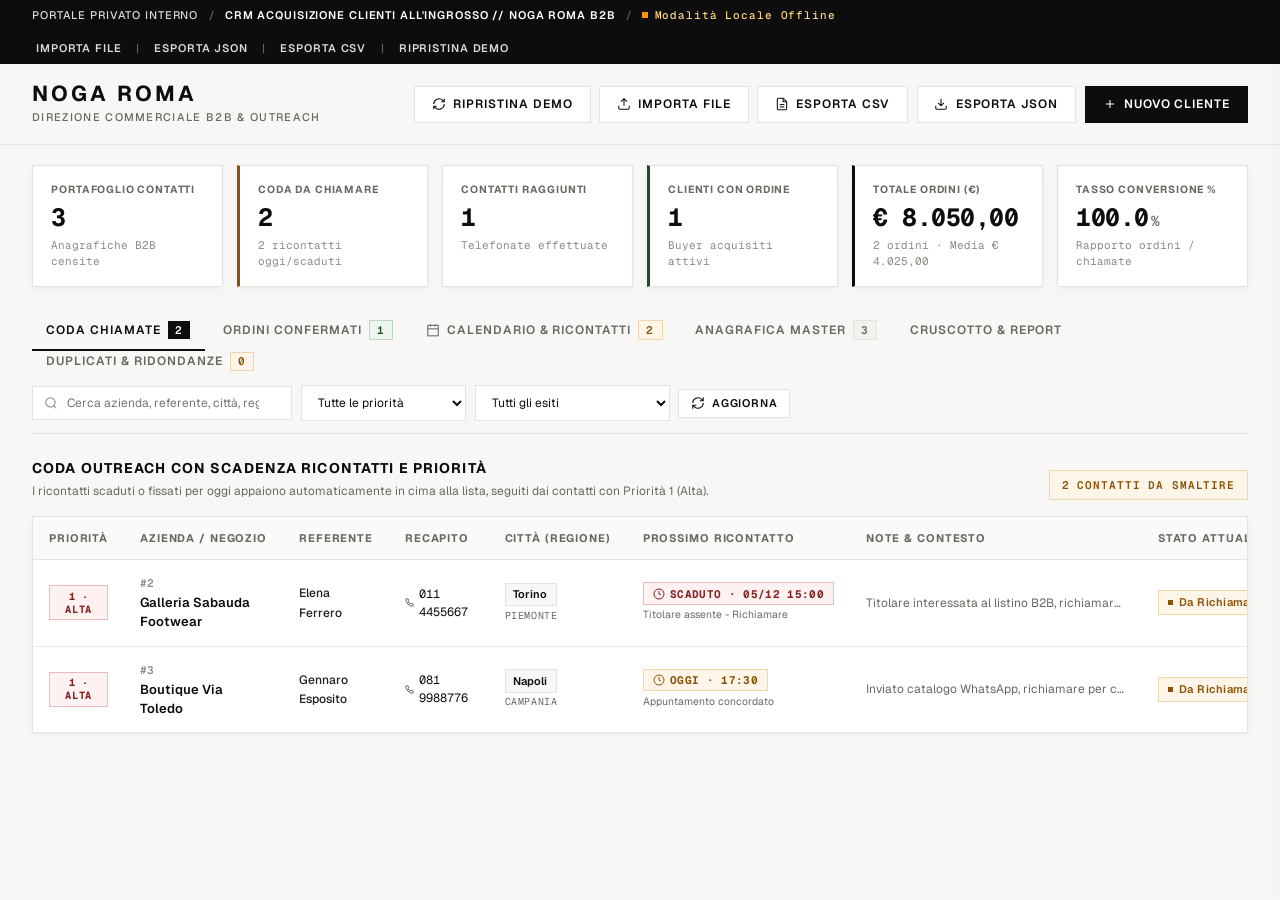
==== commit 9439042c: "feat(macos): add native macOS .app bundle generator crea_app_mac.py and 2h callback slot (MACOS-005)" ====
--- a/index.html
+++ b/index.html
@@ -141,6 +141,11 @@
           <span class="tab-badge" id="badgeCodaCount">0</span>
         </button>
 
+        <button type="button" class="tab-btn" data-tab="tab-ordini">
+          <span class="tab-title">Ordini Confermati</span>
+          <span class="tab-badge success" id="badgeOrdiniCount">0</span>
+        </button>
+
         <button type="button" class="tab-btn" data-tab="tab-calendario">
           <svg class="icon tab-icon" aria-hidden="true" viewBox="0 0 24 24" fill="none" stroke="currentColor" stroke-width="1.8">
             <rect x="3" y="4" width="18" height="18" rx="0" ry="0"/>
@@ -148,13 +153,8 @@
             <line x1="8" y1="2" x2="8" y2="6"/>
             <line x1="3" y1="10" x2="21" y2="10"/>
           </svg>
-          <span class="tab-title">Calendario</span>
+          <span class="tab-title">Calendario &amp; Ricontatti</span>
           <span class="tab-badge warning" id="badgeCalendarioCount" title="Appuntamenti di Oggi + Scaduti">0</span>
-        </button>
-
-        <button type="button" class="tab-btn" data-tab="tab-ordini">
-          <span class="tab-title">Ordini Confermati</span>
-          <span class="tab-badge success" id="badgeOrdiniCount">0</span>
         </button>
 
         <button type="button" class="tab-btn" data-tab="tab-anagrafica">
@@ -704,7 +704,7 @@
               <line x1="8" y1="2" x2="8" y2="6"/>
               <line x1="3" y1="10" x2="21" y2="10"/>
             </svg>
-            Non risponde / Occupato (Pianifica Ricontatto)
+            Non risponde &rarr; Richiama tra 2 ore
           </button>
         </div>
 
@@ -769,6 +769,7 @@
 
           <div class="schedule-quick-slots" aria-label="Pulsanti rapidi data e ora a 1 click">
             <button type="button" class="slot-btn" data-target-prefix="esito" data-quick-slot="tra_1_ora">Tra 1 Ora</button>
+            <button type="button" class="slot-btn" data-target-prefix="esito" data-quick-slot="tra_2_ore">Tra 2 Ore</button>
             <button type="button" class="slot-btn" data-target-prefix="esito" data-quick-slot="oggi_pomeriggio">Oggi Pomeriggio (15:30)</button>
             <button type="button" class="slot-btn" data-target-prefix="esito" data-quick-slot="domani_mattina">Domani Mattina (10:00)</button>
             <button type="button" class="slot-btn" data-target-prefix="esito" data-quick-slot="domani_pomeriggio">Domani Pomeriggio (16:00)</button>
@@ -868,6 +869,7 @@
 
           <div class="schedule-quick-slots" aria-label="Scelte rapide orario ricontatto">
             <button type="button" class="slot-btn" data-target-prefix="pianifica" data-quick-slot="tra_1_ora">Tra 1 Ora</button>
+            <button type="button" class="slot-btn" data-target-prefix="pianifica" data-quick-slot="tra_2_ore">Tra 2 Ore</button>
             <button type="button" class="slot-btn" data-target-prefix="pianifica" data-quick-slot="oggi_pomeriggio">Oggi Pomeriggio (15:30)</button>
             <button type="button" class="slot-btn" data-target-prefix="pianifica" data-quick-slot="domani_mattina">Domani Mattina (10:00)</button>
             <button type="button" class="slot-btn" data-target-prefix="pianifica" data-quick-slot="domani_pomeriggio">Domani Pomeriggio (16:00)</button>
